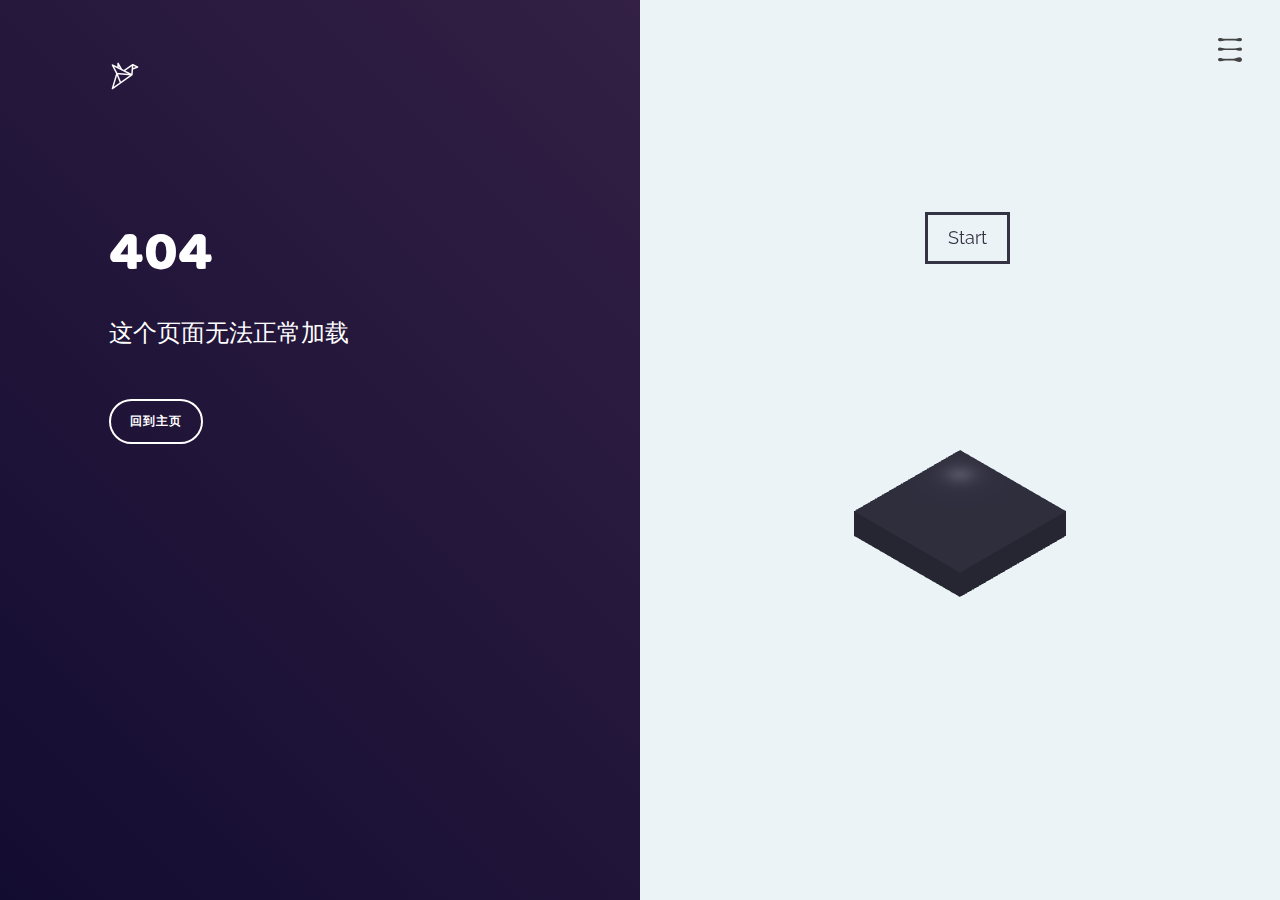
==== index.html @ 1578ddcf "Add files via upload" ====
<!DOCTYPE html>
<html>
<head>
<meta charset="UTF-8">
<title>错误 404</title>
<meta name="apple-mobile-web-app-capable" content="yes">
<meta name="viewport" content="width=device-width, initial-scale=1.0, maximum-scale=1.0, user-scalable=no">

<link href="static/css/css.css" rel="stylesheet">
<link rel="stylesheet" href="static/css/normalize.min.css">
<link rel="stylesheet" href="static/css/bootstrap.min.css">
<link rel="stylesheet" href="static/css/font-awesome.min.css">
<link rel="stylesheet" href="static/css/style.css">
<link rel="stylesheet" href="static/css/reveal.css">

</head>
<body>
  
<header>
<span class="btn-menu"><img src="static/picture/menu.svg"></span>
</header>

<section class="huge-section fluid-container">
<div class="row">
  <div class="huge-side left-side col-xs-12 col-sm-6">
	<div class="row">
	  <div class="huge-content col-xs-8 col-xs-offset-2">
		<a href="javascript:;">
		  <img class="logo" src="static/picture/logo.png">
		</a>
		<h1>404</h1>
		<h2>这个页面无法正常加载</h2>
		<a class="btn" href="./index.html">
		  回到主页
		</a>
		<footer>
		</footer>
	  </div>
	</div>
  </div>
  <div class="huge-side right-side col-xs-12 col-sm-6">
	<div class="huge-background-img">
	  <div id="container">
		<div id="game"></div>
		<div id="score">0</div>
		<div id="instructions">Click (or press the spacebar) to place the block</div>
		<div class="game-over">
		  <h2>你输了</h2>
		  <p>你做的很好，你是最棒的</p>
		  <p>点击屏幕重新开始</p>
		</div>
		<div class="game-ready">
		  <div id="start-button">Start</div>
		  <div></div>
		</div>
	  </div>
	</div>
  </div>
</div>
</section>

<nav class="menu col-xs-12 col-sm-6 block-revealer">
<div class="revealer-content">
  <span class="btn-close"><img src="static/picture/close.svg"></span>
  <ul class="menu-inner">
	<li class="menu-item"><a class="menu-link" href="javascript:;">Home</a></li>
	<li class="menu-item"><a class="menu-link" href="javascript:;">Work</a></li>
	<li class="menu-item"><a class="menu-link" href="javascript:;">About</a></li>
	<li class="menu-item"><a class="menu-link" href="javascript:;">Contact</a></li>
  </ul>
</div>
<div class="revealer-animation"></div>
</nav>

<script src="static/js/jquery.min.js"></script>
<script src="static/js/anime.min.js"></script>
<script src="static/js/reveal.js"></script>
<script src='static/js/three.min.js'></script>
<script src='static/js/TweenMax.min.js'></script>
<script src="static/js/tower-block.js"></script>
</body>
</html>
---- static/css/css.css ----
/* arabic */
@font-face {
  font-family: 'Baloo Bhaijaan';
  font-style: normal;
  font-weight: 400;
  src: url(../font/RWmRoKCU5fcqq8fOWNzFLqSjx7EALGRTCw.woff2) format('woff2');
  unicode-range: U+0600-06FF, U+200C-200E, U+2010-2011, U+204F, U+2E41, U+FB50-FDFF, U+FE80-FEFC;
}
/* vietnamese */
@font-face {
  font-family: 'Baloo Bhaijaan';
  font-style: normal;
  font-weight: 400;
  src: url(../font/RWmRoKCU5fcqq8fOWNzFLqSjx7EKLGRTCw.woff2) format('woff2');
  unicode-range: U+0102-0103, U+0110-0111, U+0128-0129, U+0168-0169, U+01A0-01A1, U+01AF-01B0, U+1EA0-1EF9, U+20AB;
}
/* latin-ext */
@font-face {
  font-family: 'Baloo Bhaijaan';
  font-style: normal;
  font-weight: 400;
  src: url(../font/RWmRoKCU5fcqq8fOWNzFLqSjx7ELLGRTCw.woff2) format('woff2');
  unicode-range: U+0100-024F, U+0259, U+1E00-1EFF, U+2020, U+20A0-20AB, U+20AD-20CF, U+2113, U+2C60-2C7F, U+A720-A7FF;
}
/* latin */
@font-face {
  font-family: 'Baloo Bhaijaan';
  font-style: normal;
  font-weight: 400;
  src: url(../font/RWmRoKCU5fcqq8fOWNzFLqSjx7EFLGQ.woff2) format('woff2');
  unicode-range: U+0000-00FF, U+0131, U+0152-0153, U+02BB-02BC, U+02C6, U+02DA, U+02DC, U+2000-206F, U+2074, U+20AC, U+2122, U+2191, U+2193, U+2212, U+2215, U+FEFF, U+FFFD;
}
/* cyrillic */
@font-face {
  font-family: 'Playfair Display';
  font-style: normal;
  font-weight: 400;
  src: url(../font/nuFvD-vYSZviVYUb_rj3ij__anPXJzDwcbmjWBN2PKdFvXDTbtPY_Q.woff2) format('woff2');
  unicode-range: U+0400-045F, U+0490-0491, U+04B0-04B1, U+2116;
}
/* vietnamese */
@font-face {
  font-family: 'Playfair Display';
  font-style: normal;
  font-weight: 400;
  src: url(../font/nuFvD-vYSZviVYUb_rj3ij__anPXJzDwcbmjWBN2PKdFvXDYbtPY_Q.woff2) format('woff2');
  unicode-range: U+0102-0103, U+0110-0111, U+0128-0129, U+0168-0169, U+01A0-01A1, U+01AF-01B0, U+1EA0-1EF9, U+20AB;
}
/* latin-ext */
@font-face {
  font-family: 'Playfair Display';
  font-style: normal;
  font-weight: 400;
  src: url(../font/nuFvD-vYSZviVYUb_rj3ij__anPXJzDwcbmjWBN2PKdFvXDZbtPY_Q.woff2) format('woff2');
  unicode-range: U+0100-024F, U+0259, U+1E00-1EFF, U+2020, U+20A0-20AB, U+20AD-20CF, U+2113, U+2C60-2C7F, U+A720-A7FF;
}
/* latin */
@font-face {
  font-family: 'Playfair Display';
  font-style: normal;
  font-weight: 400;
  src: url(../font/nuFvD-vYSZviVYUb_rj3ij__anPXJzDwcbmjWBN2PKdFvXDXbtM.woff2) format('woff2');
  unicode-range: U+0000-00FF, U+0131, U+0152-0153, U+02BB-02BC, U+02C6, U+02DA, U+02DC, U+2000-206F, U+2074, U+20AC, U+2122, U+2191, U+2193, U+2212, U+2215, U+FEFF, U+FFFD;
}
/* cyrillic-ext */
@font-face {
  font-family: 'Raleway';
  font-style: normal;
  font-weight: 100;
  src: url(../font/1Ptug8zYS_SKggPNyCAIT5lu.woff2) format('woff2');
  unicode-range: U+0460-052F, U+1C80-1C88, U+20B4, U+2DE0-2DFF, U+A640-A69F, U+FE2E-FE2F;
}
/* cyrillic */
@font-face {
  font-family: 'Raleway';
  font-style: normal;
  font-weight: 100;
  src: url(../font/1Ptug8zYS_SKggPNyCkIT5lu.woff2) format('woff2');
  unicode-range: U+0400-045F, U+0490-0491, U+04B0-04B1, U+2116;
}
/* vietnamese */
@font-face {
  font-family: 'Raleway';
  font-style: normal;
  font-weight: 100;
  src: url(../font/1Ptug8zYS_SKggPNyCIIT5lu.woff2) format('woff2');
  unicode-range: U+0102-0103, U+0110-0111, U+0128-0129, U+0168-0169, U+01A0-01A1, U+01AF-01B0, U+1EA0-1EF9, U+20AB;
}
/* latin-ext */
@font-face {
  font-family: 'Raleway';
  font-style: normal;
  font-weight: 100;
  src: url(../font/1Ptug8zYS_SKggPNyCMIT5lu.woff2) format('woff2');
  unicode-range: U+0100-024F, U+0259, U+1E00-1EFF, U+2020, U+20A0-20AB, U+20AD-20CF, U+2113, U+2C60-2C7F, U+A720-A7FF;
}
/* latin */
@font-face {
  font-family: 'Raleway';
  font-style: normal;
  font-weight: 100;
  src: url(../font/1Ptug8zYS_SKggPNyC0ITw.woff2) format('woff2');
  unicode-range: U+0000-00FF, U+0131, U+0152-0153, U+02BB-02BC, U+02C6, U+02DA, U+02DC, U+2000-206F, U+2074, U+20AC, U+2122, U+2191, U+2193, U+2212, U+2215, U+FEFF, U+FFFD;
}
/* cyrillic-ext */
@font-face {
  font-family: 'Raleway';
  font-style: normal;
  font-weight: 400;
  src: url(../font/1Ptug8zYS_SKggPNyCAIT5lu.woff2) format('woff2');
  unicode-range: U+0460-052F, U+1C80-1C88, U+20B4, U+2DE0-2DFF, U+A640-A69F, U+FE2E-FE2F;
}
/* cyrillic */
@font-face {
  font-family: 'Raleway';
  font-style: normal;
  font-weight: 400;
  src: url(../font/1Ptug8zYS_SKggPNyCkIT5lu.woff2) format('woff2');
  unicode-range: U+0400-045F, U+0490-0491, U+04B0-04B1, U+2116;
}
/* vietnamese */
@font-face {
  font-family: 'Raleway';
  font-style: normal;
  font-weight: 400;
  src: url(../font/1Ptug8zYS_SKggPNyCIIT5lu.woff2) format('woff2');
  unicode-range: U+0102-0103, U+0110-0111, U+0128-0129, U+0168-0169, U+01A0-01A1, U+01AF-01B0, U+1EA0-1EF9, U+20AB;
}
/* latin-ext */
@font-face {
  font-family: 'Raleway';
  font-style: normal;
  font-weight: 400;
  src: url(../font/1Ptug8zYS_SKggPNyCMIT5lu.woff2) format('woff2');
  unicode-range: U+0100-024F, U+0259, U+1E00-1EFF, U+2020, U+20A0-20AB, U+20AD-20CF, U+2113, U+2C60-2C7F, U+A720-A7FF;
}
/* latin */
@font-face {
  font-family: 'Raleway';
  font-style: normal;
  font-weight: 400;
  src: url(../font/1Ptug8zYS_SKggPNyC0ITw.woff2) format('woff2');
  unicode-range: U+0000-00FF, U+0131, U+0152-0153, U+02BB-02BC, U+02C6, U+02DA, U+02DC, U+2000-206F, U+2074, U+20AC, U+2122, U+2191, U+2193, U+2212, U+2215, U+FEFF, U+FFFD;
}
/* cyrillic-ext */
@font-face {
  font-family: 'Raleway';
  font-style: normal;
  font-weight: 700;
  src: url(../font/1Ptug8zYS_SKggPNyCAIT5lu.woff2) format('woff2');
  unicode-range: U+0460-052F, U+1C80-1C88, U+20B4, U+2DE0-2DFF, U+A640-A69F, U+FE2E-FE2F;
}
/* cyrillic */
@font-face {
  font-family: 'Raleway';
  font-style: normal;
  font-weight: 700;
  src: url(../font/1Ptug8zYS_SKggPNyCkIT5lu.woff2) format('woff2');
  unicode-range: U+0400-045F, U+0490-0491, U+04B0-04B1, U+2116;
}
/* vietnamese */
@font-face {
  font-family: 'Raleway';
  font-style: normal;
  font-weight: 700;
  src: url(../font/1Ptug8zYS_SKggPNyCIIT5lu.woff2) format('woff2');
  unicode-range: U+0102-0103, U+0110-0111, U+0128-0129, U+0168-0169, U+01A0-01A1, U+01AF-01B0, U+1EA0-1EF9, U+20AB;
}
/* latin-ext */
@font-face {
  font-family: 'Raleway';
  font-style: normal;
  font-weight: 700;
  src: url(../font/1Ptug8zYS_SKggPNyCMIT5lu.woff2) format('woff2');
  unicode-range: U+0100-024F, U+0259, U+1E00-1EFF, U+2020, U+20A0-20AB, U+20AD-20CF, U+2113, U+2C60-2C7F, U+A720-A7FF;
}
/* latin */
@font-face {
  font-family: 'Raleway';
  font-style: normal;
  font-weight: 700;
  src: url(../font/1Ptug8zYS_SKggPNyC0ITw.woff2) format('woff2');
  unicode-range: U+0000-00FF, U+0131, U+0152-0153, U+02BB-02BC, U+02C6, U+02DA, U+02DC, U+2000-206F, U+2074, U+20AC, U+2122, U+2191, U+2193, U+2212, U+2215, U+FEFF, U+FFFD;
}
---- static/css/style.css ----
/*
Theme Name: HUGE
Description: Creative Coming Soon Template
Author: SquirrelLabs
Author URI: https://themeforest.net/user/squirrellabs/portfolio?ref=SquirrelLab
Version: 1.0
License: https://themeforest.net/licenses/standard

---

/*******************************
  Table of Contents

  1.0 General Styles
  2.0 Content Styles
  3.0 Tower Block
*******************************/

/**********************************/
/******* 1.0 General Styles *******/
/**********************************/
html{
  min-height: 100%;
  height: 100%;
  overflow-x: hidden;
}
body {
  background: linear-gradient(45deg,#130c31,#40284c);
  margin: 0;
  padding: 0;
  font-family: Raleway, Helvetica Neue, Helvetica, Arial, sans-serif;
  font-weight: 400
}

/**********************************/
/******* 2.0 Content Styles *******/
/**********************************/
header {
  text-align: center;
  position: absolute!important;
}

header .logo {
  height: 32px;
  box-sizing: content-box;
}

.btn {
  font-size: 12px;
  color:#fff;
  letter-spacing:1px;
  overflow:hidden;
  position:relative;
  text-transform:uppercase;
  border-radius:0;
  background:transparent;
  box-shadow:none;
  position: relative;
  z-index: 2;
  font-weight: 700;
  text-decoration: none;
  -webkit-border-radius: 50px;
  -moz-border-radius: 50px;
  border-radius: 50px;
  border: 2px solid #fff;
  padding: 12px 19px;
  display: inline-block;
}

.btn:hover,
.btn:focus,
.btn:active {
  background:transparent;
  color:#000;
  border-color:#222;
  border: 2px solid #fff;
  outline:none;
  box-shadow:none;
}

.btn .mask {
  background: #fff none repeat scroll 0 0;
  display: block;
  height: 100%;
  left: 0;
  position: absolute;
  top: 0;
  width: 0;
  z-index: -1;
  -moz-transition: all 0.9s cubic-bezier(0.2, 1, 0.25, 1) 0s;
  -o-transition: all 0.9s cubic-bezier(0.2, 1, 0.25, 1) 0s;
  -webkit-transition: all 0.9s cubic-bezier(0.2, 1, 0.25, 1) 0s;
  transition: all 0.9s cubic-bezier(0.2, 1, 0.25, 1) 0s;
}

.btn:hover .mask {
  width: 100%;
}

.huge-content a:hover {
  opacity: 0.8;
}
.huge-section {
  min-height: 100vh
}

.huge-side {
  min-height: 100vh
}

.left-side {
  background: transparent;
}

.left-side .huge-content {
  color: #fff;
  min-height: 100vh
}

.left-side .huge-content .logo {
  height: 32px;
  margin: 60px 0 100px;
}

.left-side .huge-content h1 {
  color: #fff;
  font-size: 4em;
  position: relative;
  font-weight: 400;
  margin: 30px 0;
  font-family: 'Baloo Bhaijaan',serif;
}

.left-side .huge-content h2 {
  line-height: 1.5;
  margin-bottom: 50px;
  color: #fff;
  font-weight: 500;
  font-size: 1.7em;
  margin-bottom: 50px;
  font-family: 'Playfair Display',serif;
}

.left-side .btn {
  margin-bottom: 80px;
}

.left-side .social-icons {
  position: absolute;
  bottom: 30px;
  padding: 0;
}

.left-side .social-icons li {
  display: inline-block;
  float: left;
  margin-right: 20px;
}

.left-side .social-icons li:last-child {
  margin-right: 0;
}

.left-side .social-icons li a {
  color: #fff;
}

.left-side .social-icons li a:hover {
  opacity: .8;
}

.right-side {
  margin: 0;
  padding: 0;
}

.right-side .huge-background-img {
  height: 100vh;
  background: #ECF3F7;
  position: relative;
}

.right-side h3 {
  text-align: center;
  margin-top: -10vh;
  font-size: 18px;
  font-family: 'Baloo Bhaijaan',serif;
  color: #778;
}

/**********************************/
/********* 3.0 Tower Block ********/
/**********************************/
#container {
  width: 100%;
  height: 100%;
  position: relative;
}
#container #score {
  position: absolute;
  top: 20px;
  width: 100%;
  text-align: center;
  font-size: 10vh;
  -webkit-transition: -webkit-transform 0.5s ease;
  transition: -webkit-transform 0.5s ease;
  transition: transform 0.5s ease;
  transition: transform 0.5s ease, -webkit-transform 0.5s ease;
  color: #333344;
  -webkit-transform: translatey(-200px) scale(1);
          transform: translatey(-200px) scale(1);
}
#container #game {
  position: absolute;
  top: 0;
  right: 0;
  bottom: 0;
  left: 0;
  overflow: hidden;
}
#container .game-over {
  position: absolute;
  top: 0;
  left: 0;
  width: 100%;
  height: 85%;
  display: -webkit-box;
  display: -ms-flexbox;
  display: flex;
  -webkit-box-orient: vertical;
  -webkit-box-direction: normal;
      -ms-flex-direction: column;
          flex-direction: column;
  -webkit-box-align: center;
      -ms-flex-align: center;
          align-items: center;
  -webkit-box-pack: center;
      -ms-flex-pack: center;
          justify-content: center;
}
#container .game-over * {
  -webkit-transition: opacity 0.5s ease, -webkit-transform 0.5s ease;
  transition: opacity 0.5s ease, -webkit-transform 0.5s ease;
  transition: opacity 0.5s ease, transform 0.5s ease;
  transition: opacity 0.5s ease, transform 0.5s ease, -webkit-transform 0.5s ease;
  opacity: 0;
  -webkit-transform: translatey(-50px);
          transform: translatey(-50px);
  color: #333344;
}
#container .game-over h2 {
  margin: 0;
  padding: 0;
  font-size: 40px;
}
#container .game-ready {
  position: absolute;
  top: 0;
  left: 0;
  width: 100%;
  height: 100%;
  display: -webkit-box;
  display: -ms-flexbox;
  display: flex;
  -webkit-box-orient: vertical;
  -webkit-box-direction: normal;
      -ms-flex-direction: column;
          flex-direction: column;
  -webkit-box-align: center;
      -ms-flex-align: center;
          align-items: center;
  -ms-flex-pack: distribute;
      justify-content: space-around;
}
#container .game-ready #start-button {
  -webkit-transition: opacity 0.5s ease, -webkit-transform 0.5s ease;
  transition: opacity 0.5s ease, -webkit-transform 0.5s ease;
  transition: opacity 0.5s ease, transform 0.5s ease;
  transition: opacity 0.5s ease, transform 0.5s ease, -webkit-transform 0.5s ease;
  opacity: 0;
  -webkit-transform: translatey(-50px);
          transform: translatey(-50px);
  border: 3px solid #333344;
  padding: 10px 20px;
  background-color: transparent;
  color: #333344;
  font-size: 18px;
  cursor: pointer;
}
#container #instructions {
  position: absolute;
  width: 100%;
  top: 16vh;
  left: 0;
  text-align: center;
  -webkit-transition: opacity 0.5s ease, -webkit-transform 0.5s ease;
  transition: opacity 0.5s ease, -webkit-transform 0.5s ease;
  transition: opacity 0.5s ease, transform 0.5s ease;
  transition: opacity 0.5s ease, transform 0.5s ease, -webkit-transform 0.5s ease;
  opacity: 0;
}
#container #instructions.hide {
  opacity: 0 !important;
}
#container.playing #score, #container.resetting #score {
  -webkit-transform: translatey(0px) scale(1);
          transform: translatey(0px) scale(1);
}
#container.playing #instructions {
  opacity: 1;
}
#container.ready .game-ready #start-button {
  opacity: 1;
  -webkit-transform: translatey(0);
          transform: translatey(0);
}
#container.ended #score {
  -webkit-transform: translatey(6vh) scale(1.5);
          transform: translatey(6vh) scale(1.5);
}
#container.ended .game-over * {
  opacity: 1;
  -webkit-transform: translatey(0);
          transform: translatey(0);
}
#container.ended .game-over p {
  -webkit-transition-delay: 0.3s;
          transition-delay: 0.3s;
}
---- static/css/reveal.css ----
/*
Theme Name: HUGE
Description: Creative Coming Soon Template
Author: SquirrelLabs
Author URI: https://themeforest.net/user/squirrellabs/portfolio?ref=SquirrelLab
Version: 1.0
License: https://themeforest.net/licenses/standard

---

/*******************************
  Table of Contents

  1.0 Reveal
*******************************/

/******************************/
/*******   1.0 Reveal   *******/
/******************************/
*,
*::after,
*::before {
	box-sizing: border-box;
}

html, body {
	width: 100%;
	overflow-x: hidden;
}

header {
	position: relative;
	width: 100%;
	padding: 3vw;
	pointer-events: none;
}

.btn-menu, .btn-close {
	position: absolute;
	z-index: 9999;
	top: 3vw;
	right: 3vw;
	height: 24px;
	width: 24px;
	cursor: pointer;
}
.btn-menu img,
.btn-close img {
	width: 100%;
}

.btn-menu {
	pointer-events: visible;
}

.btn-close {
	z-index: 99999;
}

.revealer-animation {
	position: absolute;
	top: 0;
	left: 0;
	width: 100%;
	height: 100%;
	background: #000;
	pointer-events: none;
	opacity: 0;
}
.block-revealer {
	display: none;
}
.block-revealer.menu-open {
	display: block;
}

.revealer-content {
	min-height: 100%;
	position: relative;
	opacity: 0;
	overflow: auto;
}

.menu {
	position: fixed;
	top: 0;
	right: 0;
	height: 100%;
	z-index: 99999;
	padding: 0;
}

.menu-inner {
	position: absolute;
	top: 0;
	left: 0;
	width: 100%;
	min-height: 100%;
	list-style-type: none;
	padding: 20vh 3em;
	margin: 0;
	background: #FFE16E;
}

.menu-item {
	padding: 15px;
	-webkit-transform: translate3d(-30em,0,0);
    	-ms-transform: translate3d(-30em,0,0);
			transform: translate3d(-30em,0,0);
	-webkit-transition: transform 0s 0.4s;
    	-ms-transition: transform 0s 0.4s;
			transition: transform 0s 0.4s;
}

.revealer-content.active .menu-item {
	opacity: 1;
	-webkit-transform: translate3d(0,0,0);
    	-ms-transform: translate3d(0,0,0);
			transform: translate3d(0,0,0);
	-webkit-transition: opacity 0.4s 0.135s, transform 0.4s 0.135s cubic-bezier(0.645, 0.045, 0.355, 1);
    	-ms-transition: opacity 0.4s 0.135s, transform 0.4s 0.135s cubic-bezier(0.645, 0.045, 0.355, 1);
			transition: opacity 0.4s 0.135s, transform 0.4s 0.135s cubic-bezier(0.645, 0.045, 0.355, 1);
}

.menu-open .menu-item:nth-child(2) {
	-webkit-transition-delay: 0.165s;
    	-ms-transition-delay: 0.165s;
			transition-delay: 0.165s;
}

.menu-open .menu-item:nth-child(3) {
	-webkit-transition-delay: 0.195s;
    	-ms-transition-delay: 0.195s;
			transition-delay: 0.195s;
}

.menu-open .menu-item:nth-child(4) {
	-webkit-transition-delay: 0.225s;
    	-ms-transition-delay: 0.225s;
			transition-delay: 0.225s;
}

.menu .menu-link {
	font-size: 3.5vw;
	color: #40284c;
	font-weight: bold;
	text-decoration: none;
}

.menu .menu-link:hover,
.menu .menu-link:focus {
	outline: none;
	color: #000;
	text-decoration: line-through;
}
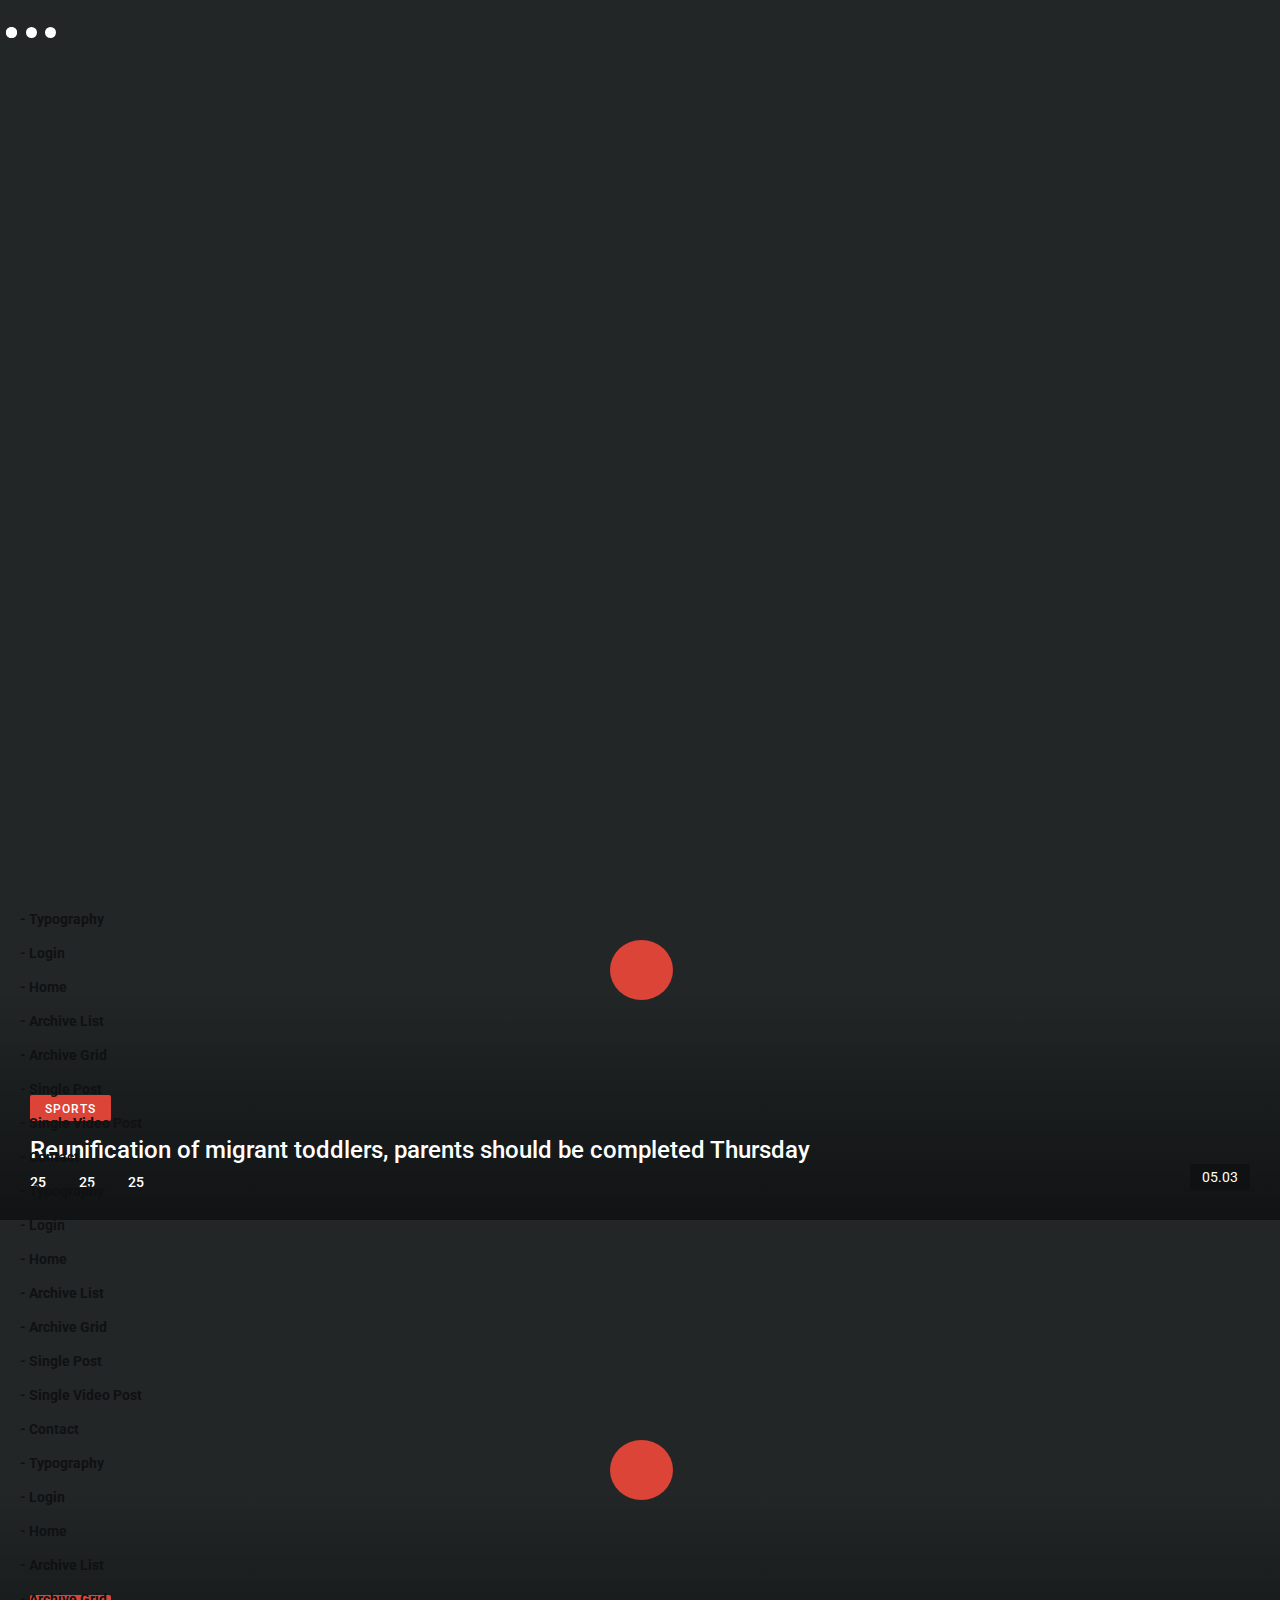
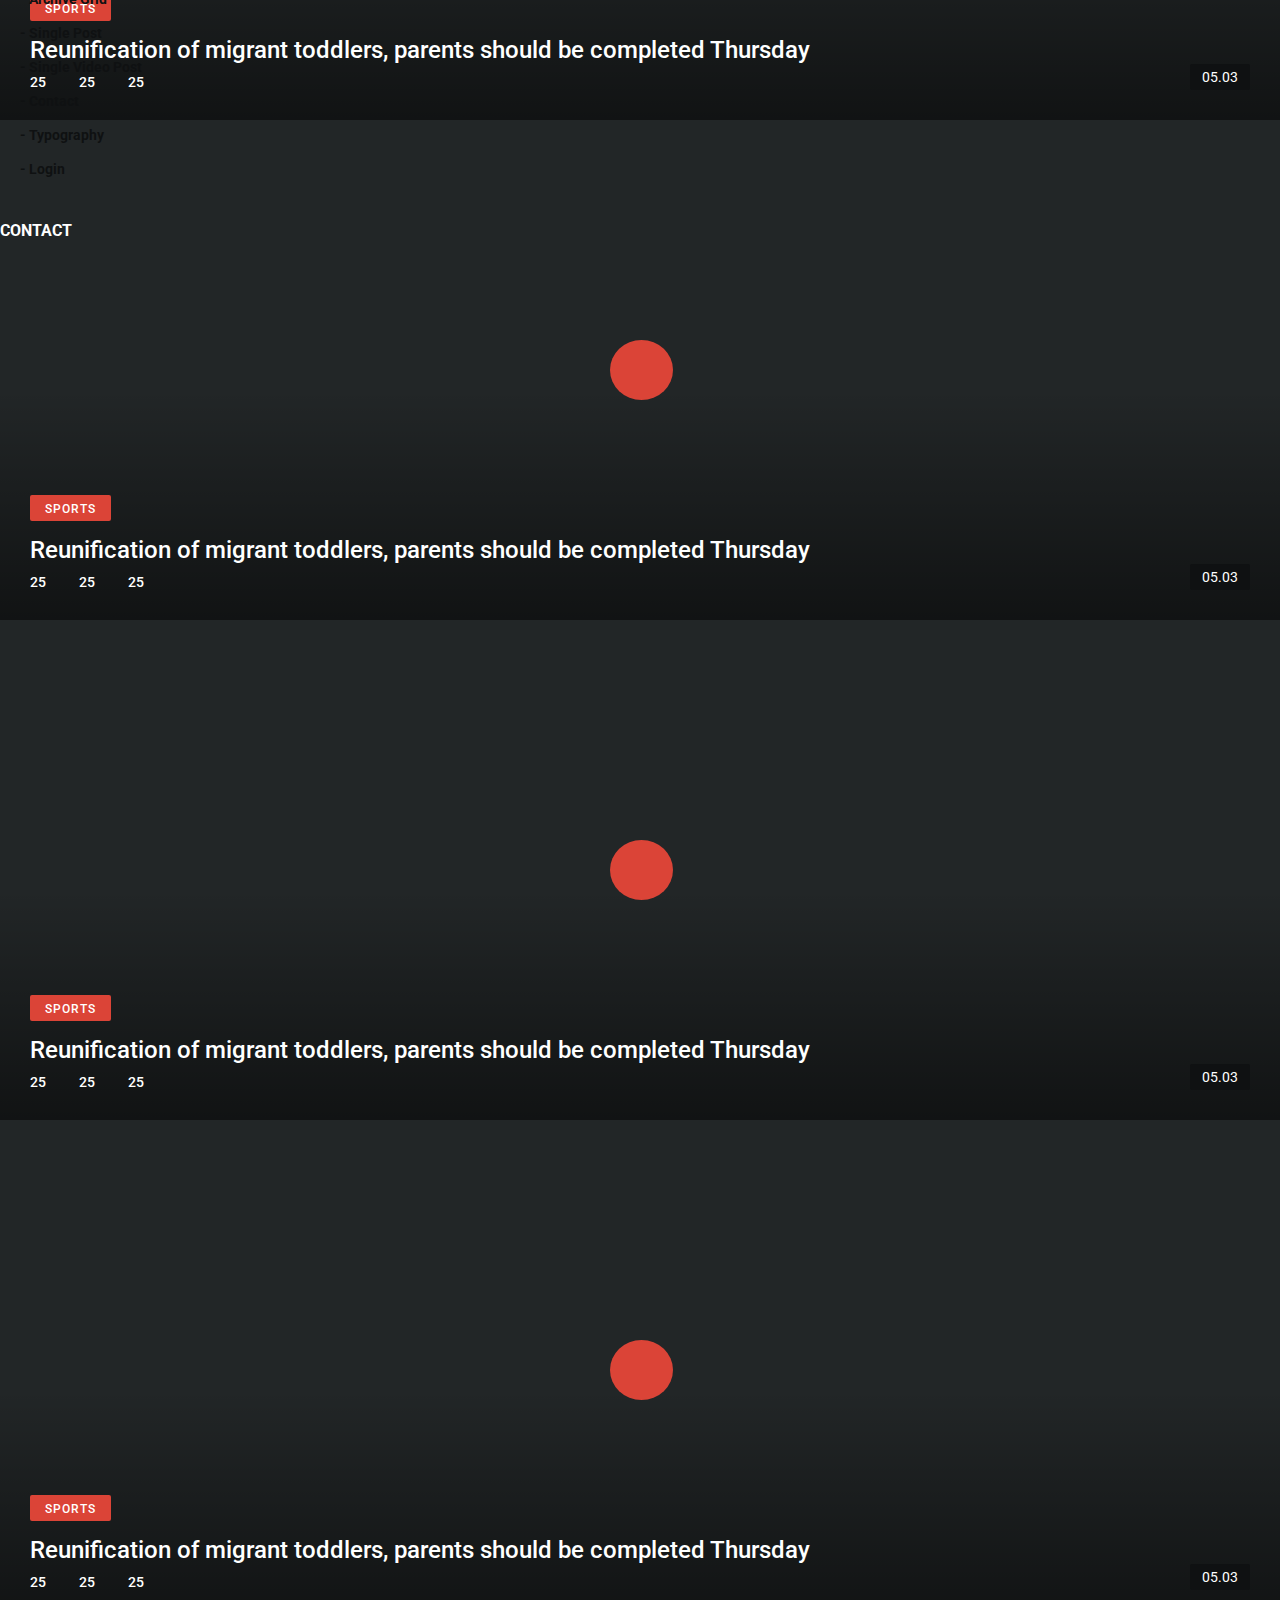
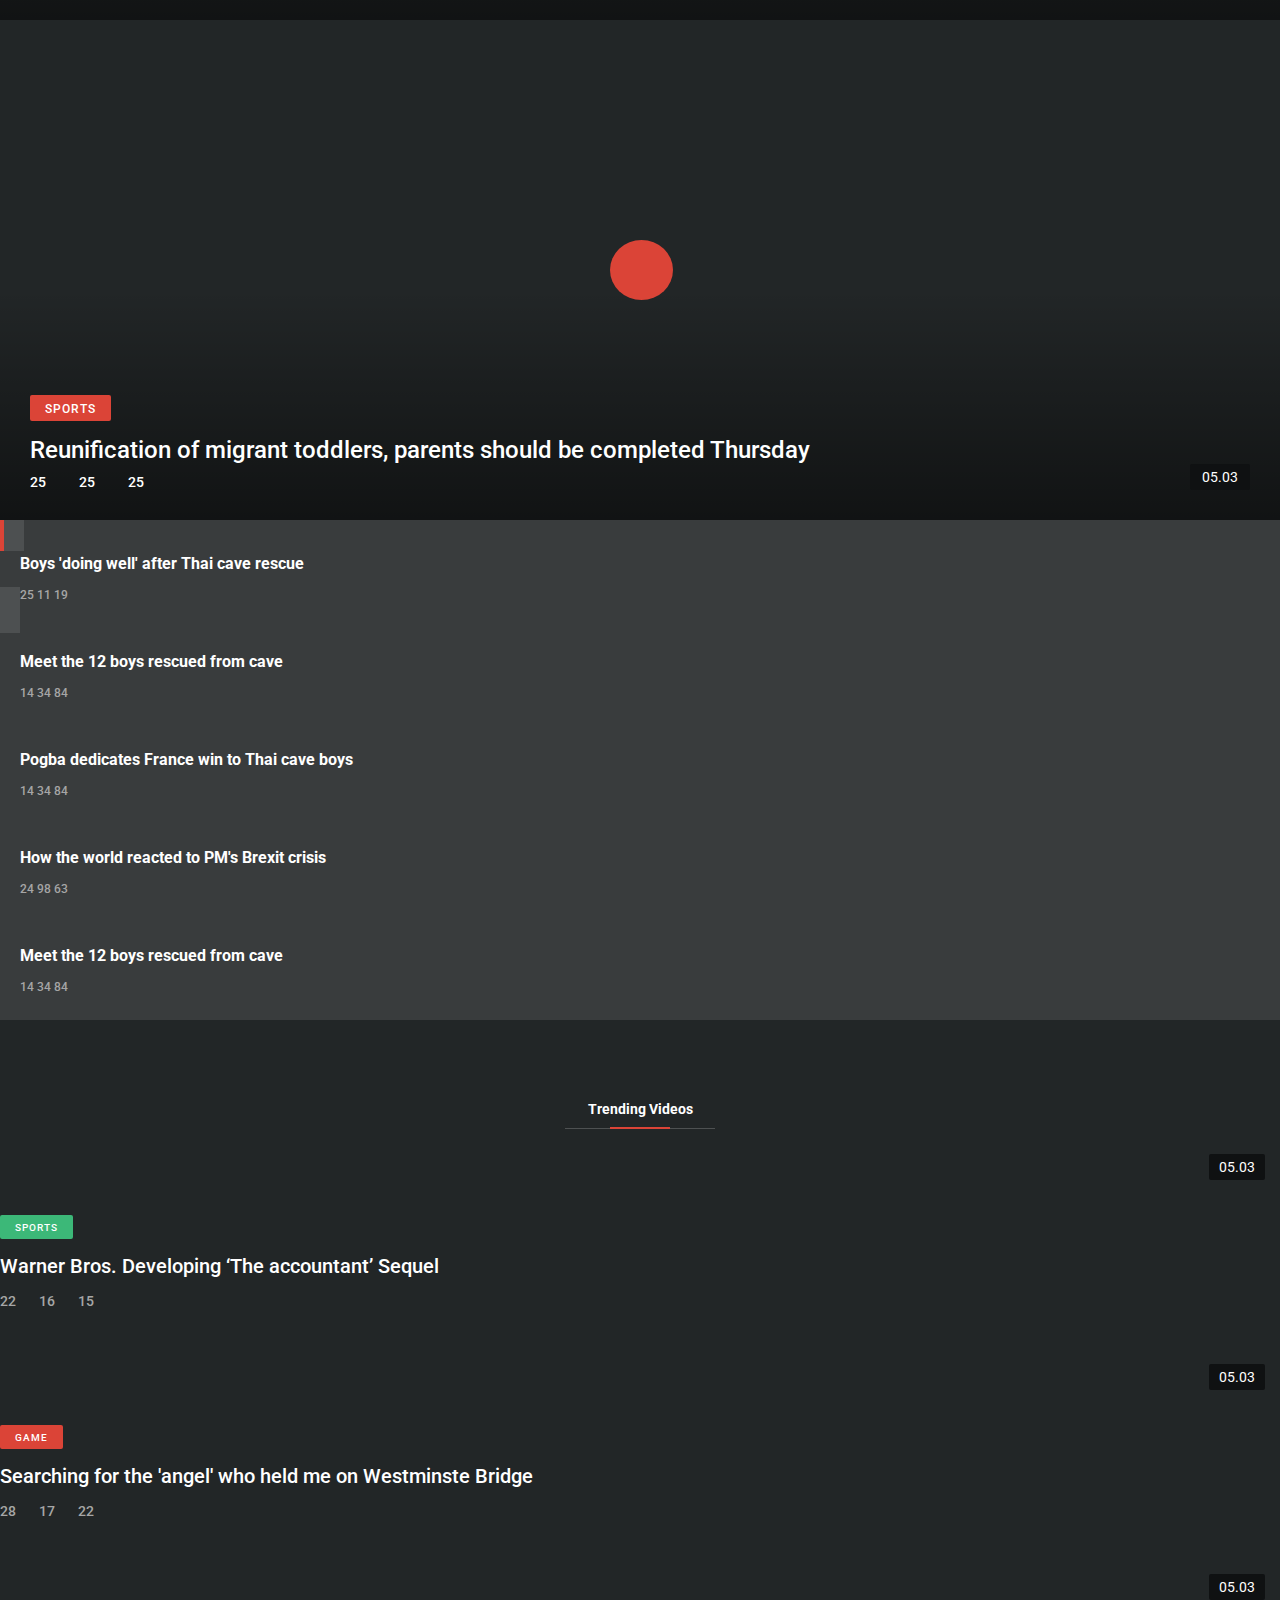
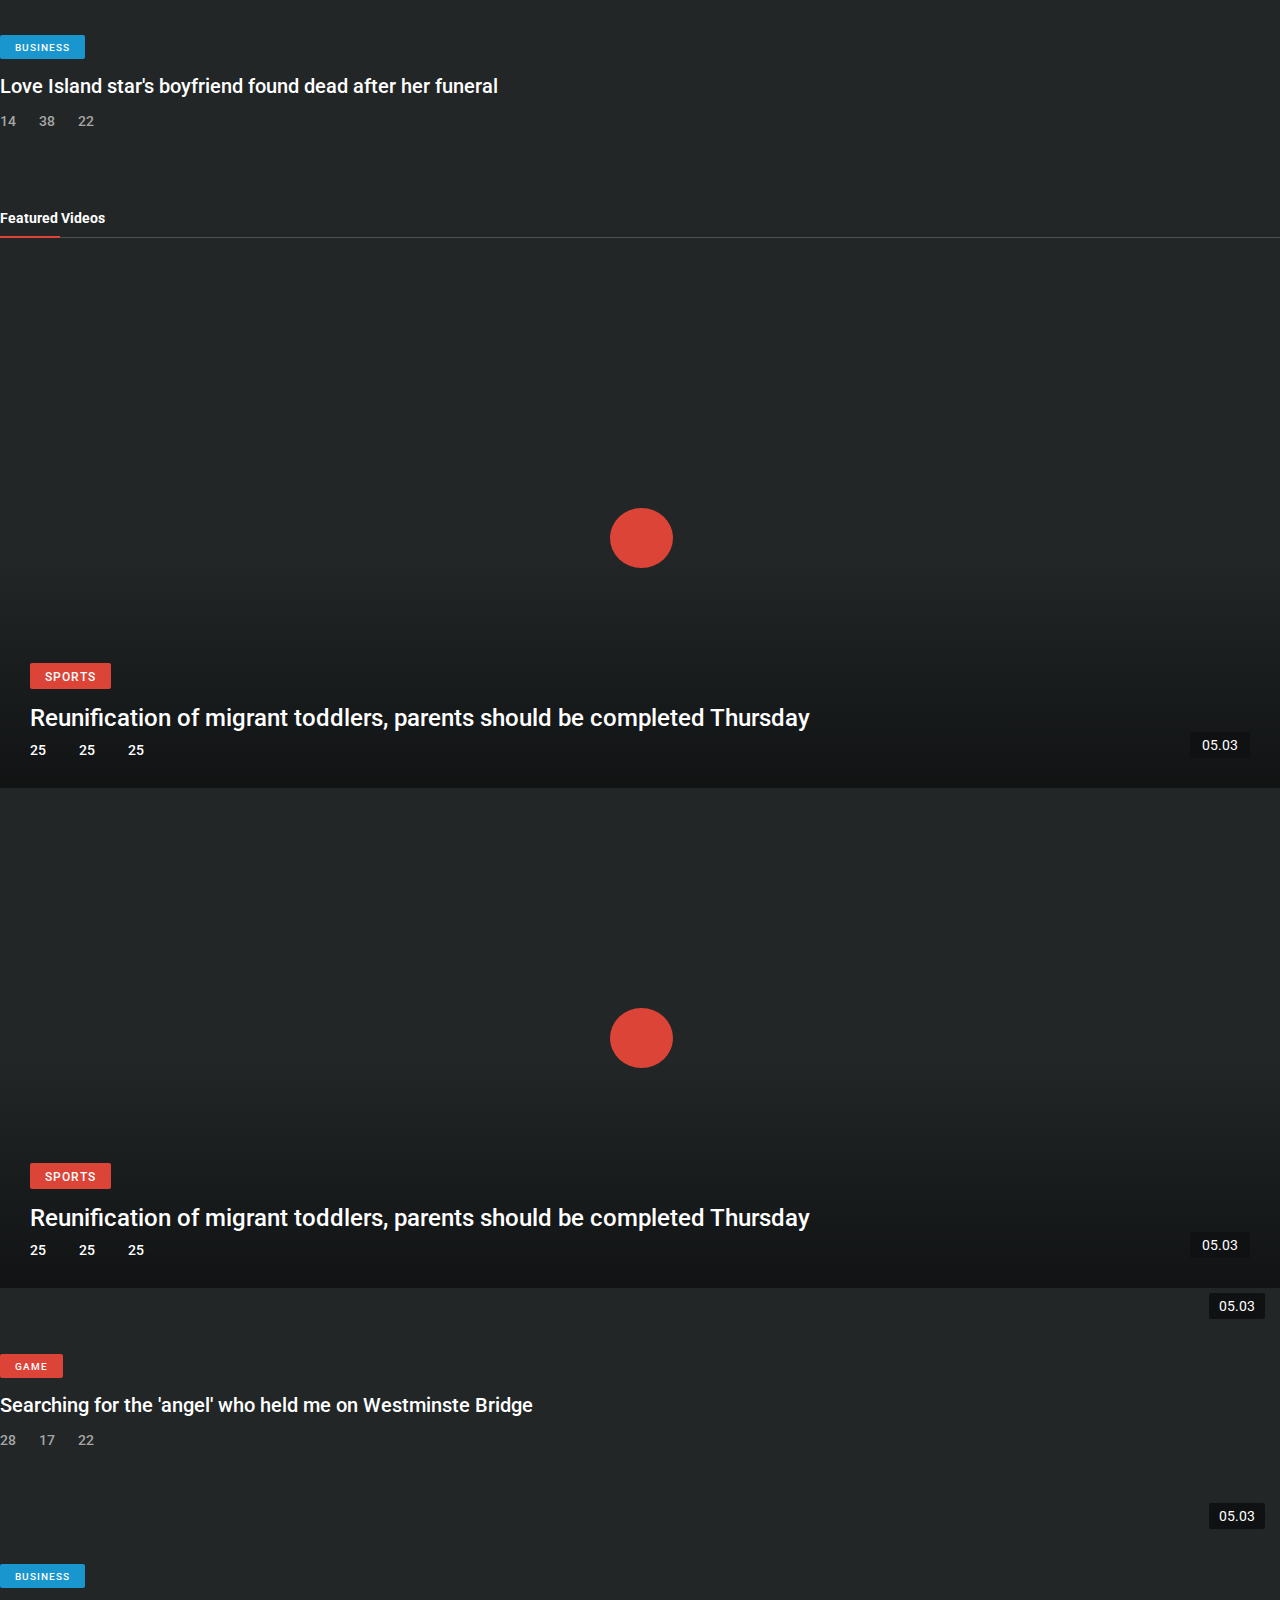
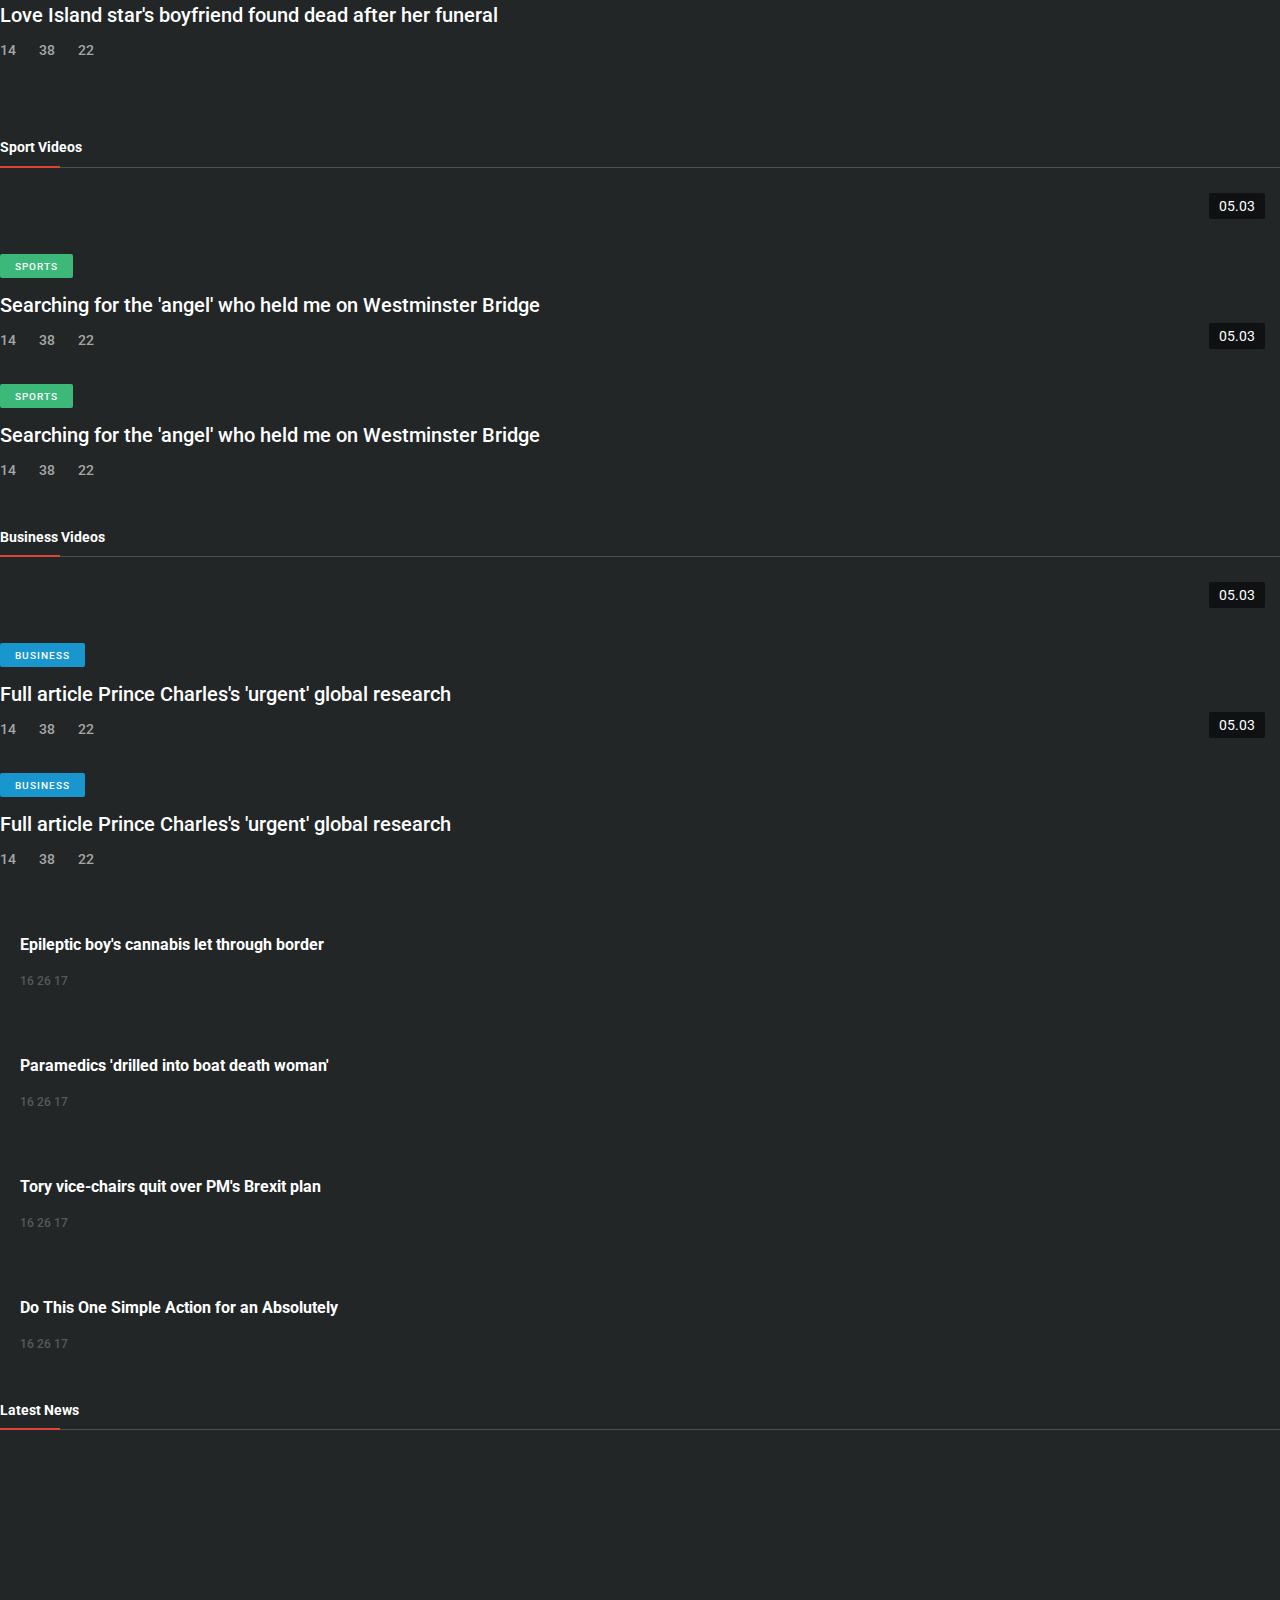
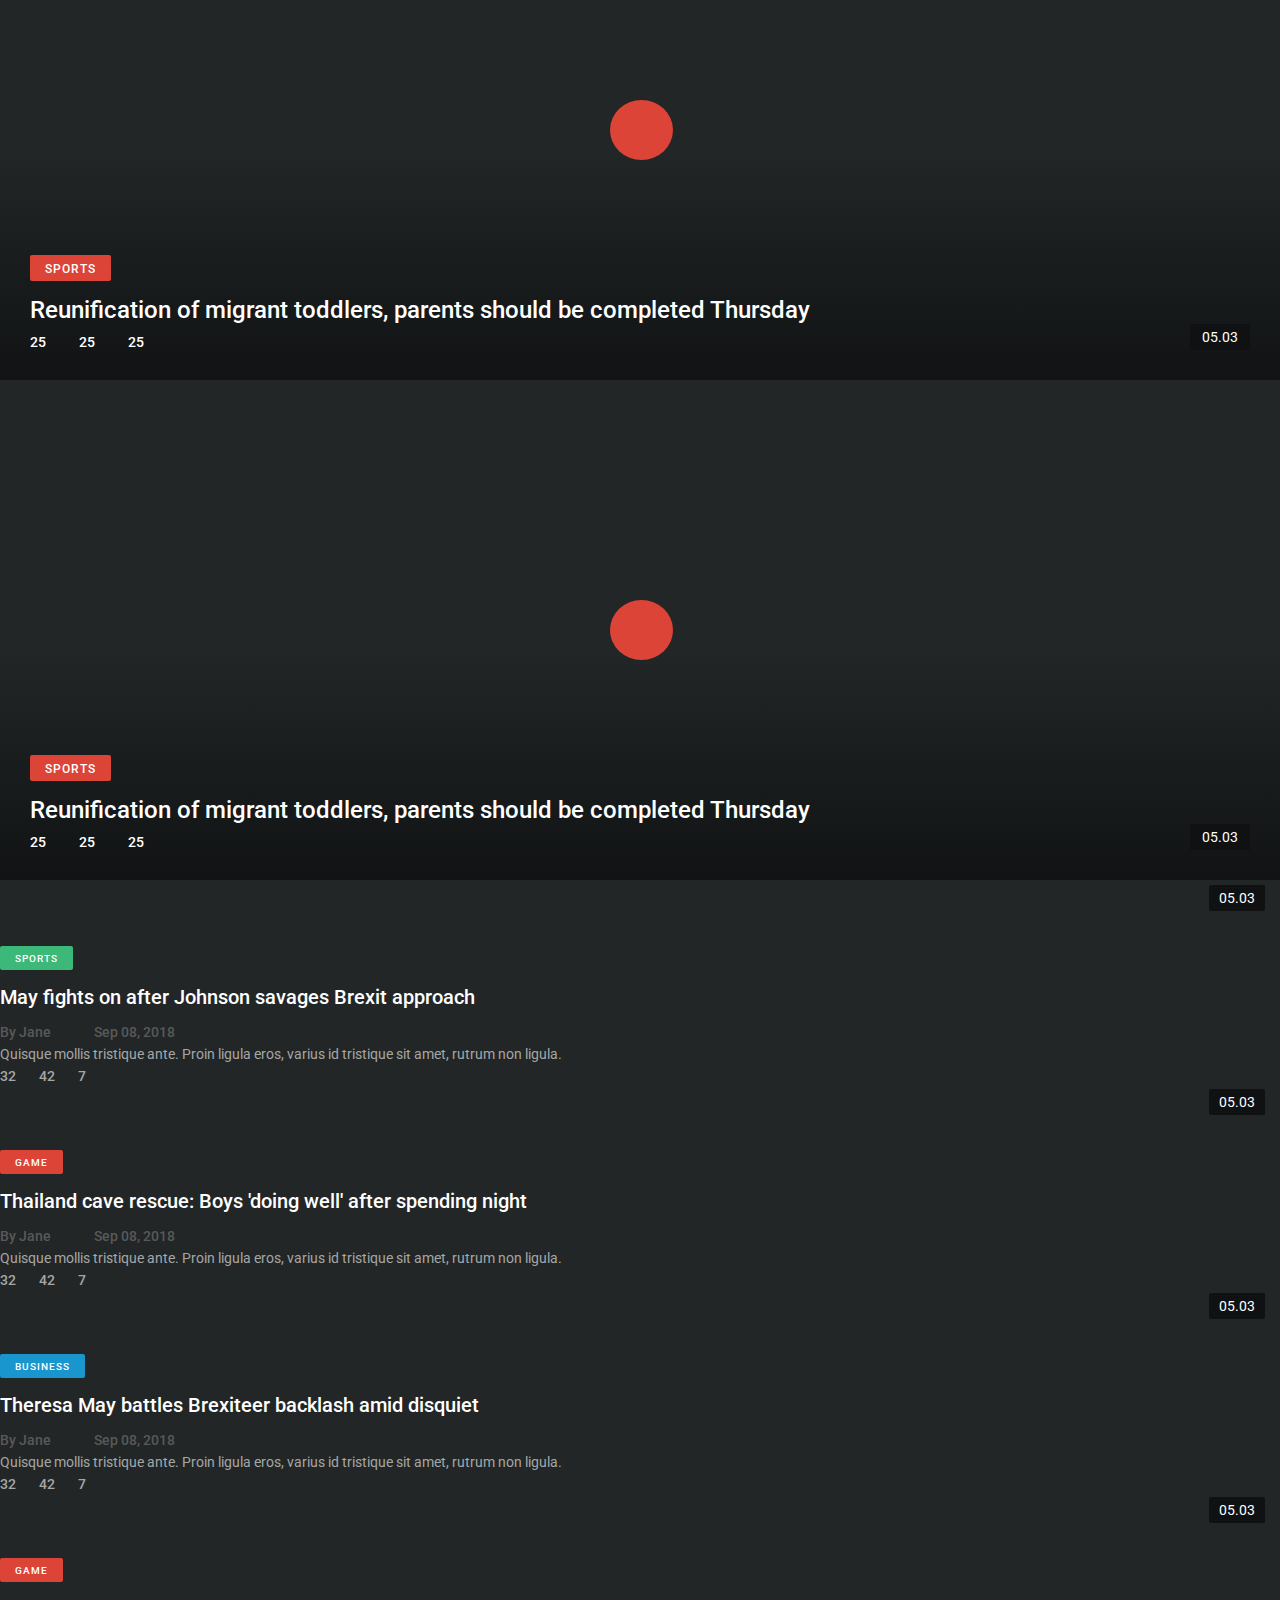
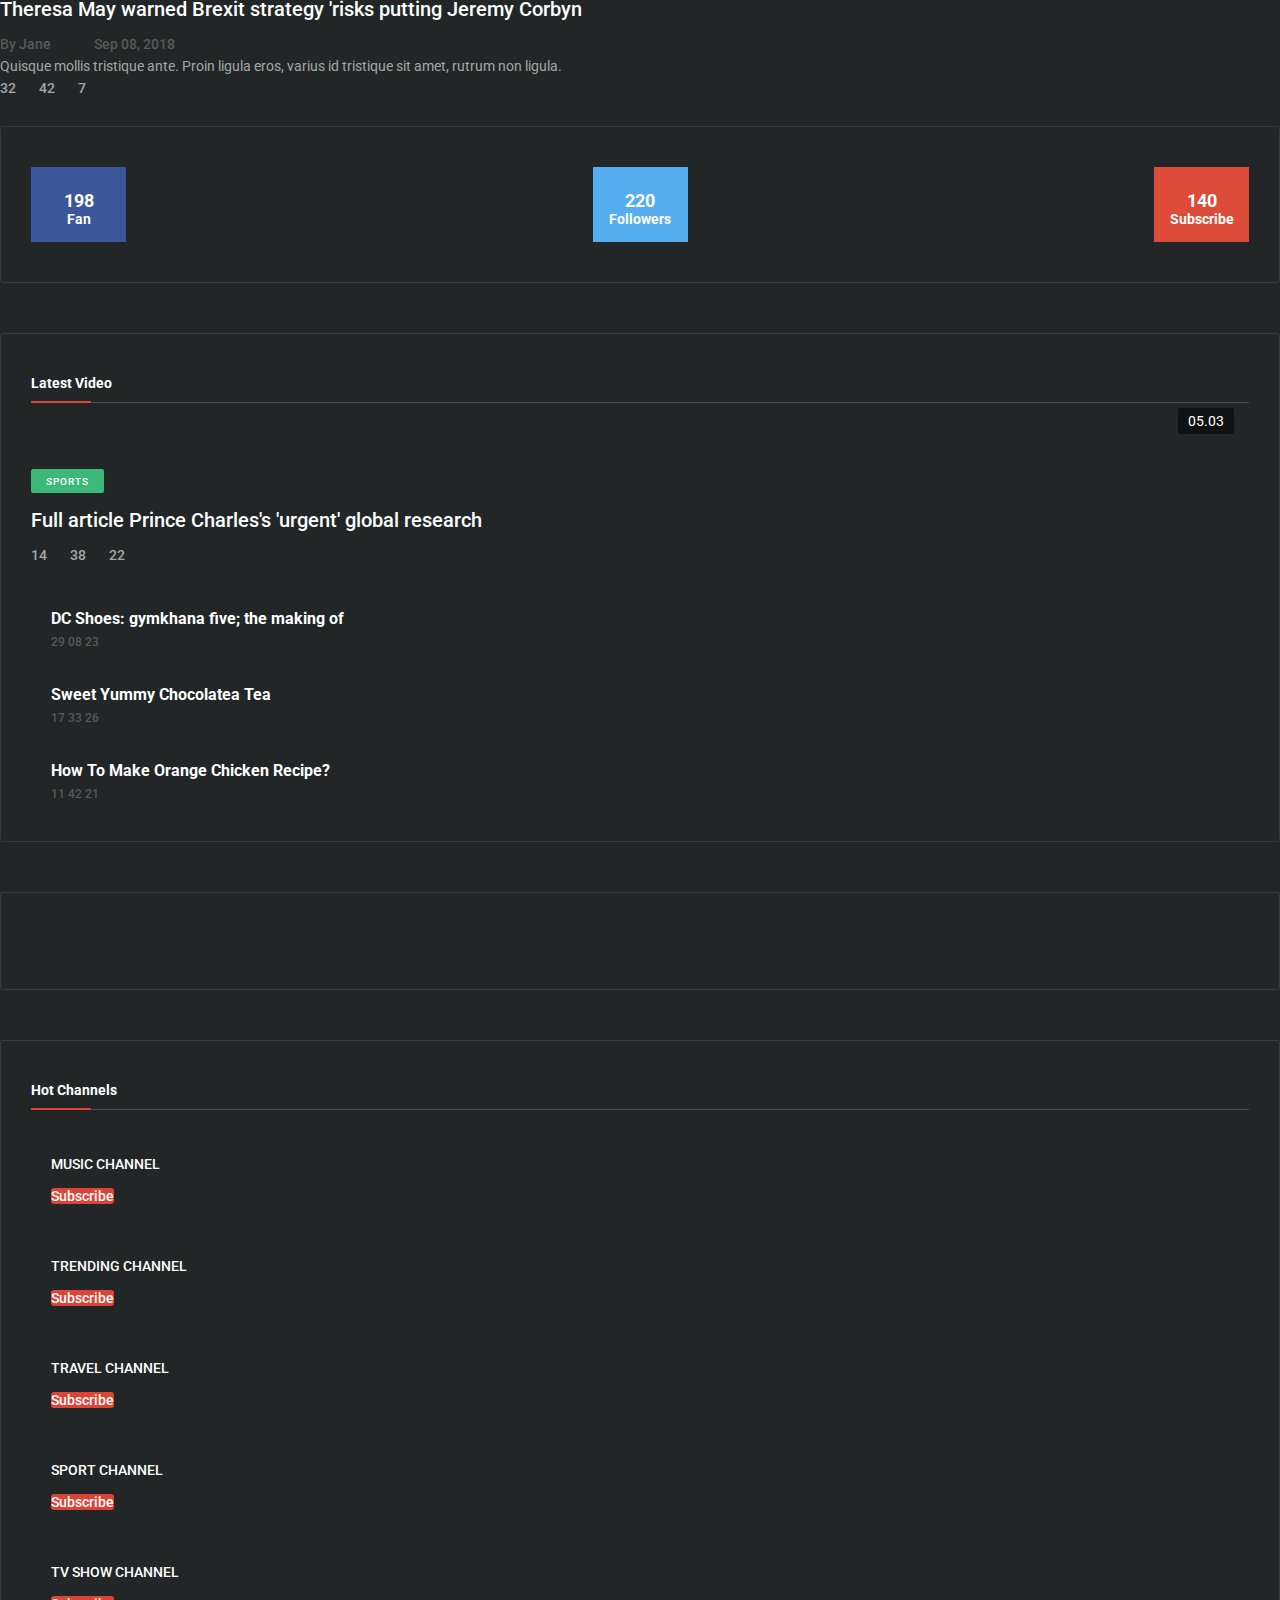
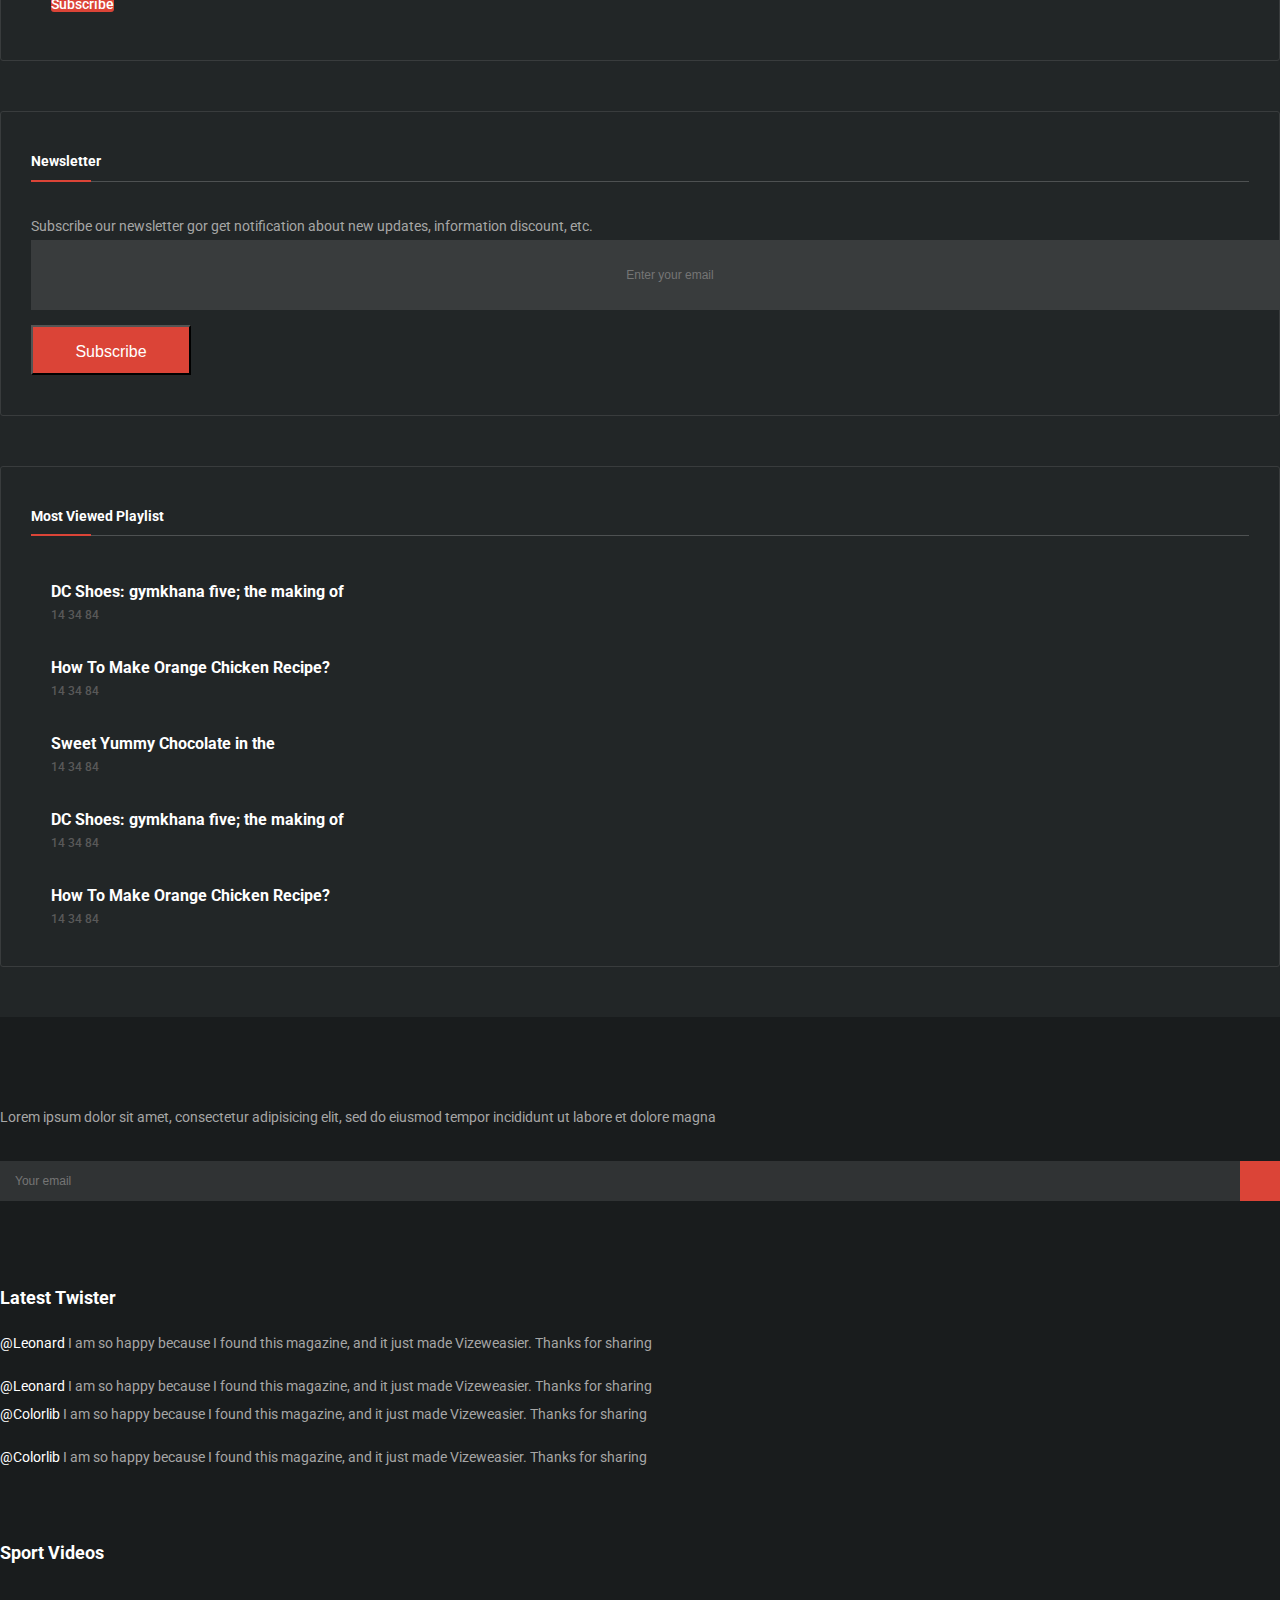
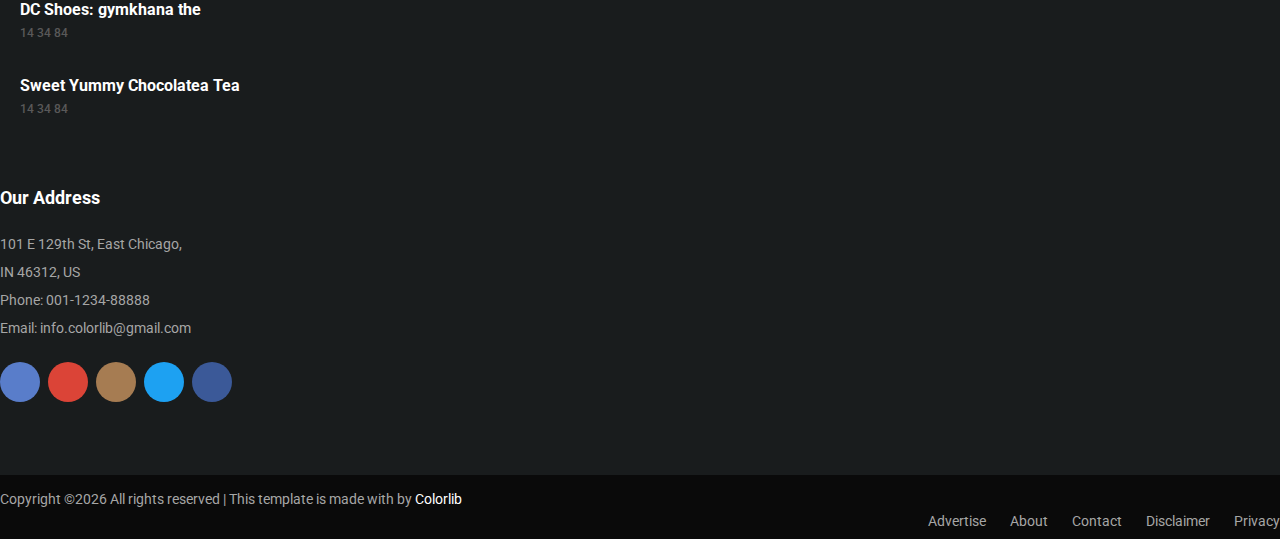
==== commit f4bb4873: "Add files via upload" ====
--- a/index.html
+++ b/index.html
@@ -1,82 +1,1459 @@
 <!DOCTYPE html>
-<html>
+<html lang="en">
+
 <head>
-<meta charset="UTF-8">
-<title>错误 404</title>
-<meta name="apple-mobile-web-app-capable" content="yes">
-<meta name="viewport" content="width=device-width, initial-scale=1.0, maximum-scale=1.0, user-scalable=no">
-
-<link href="static/css/css.css" rel="stylesheet">
-<link rel="stylesheet" href="static/css/normalize.min.css">
-<link rel="stylesheet" href="static/css/bootstrap.min.css">
-<link rel="stylesheet" href="static/css/font-awesome.min.css">
-<link rel="stylesheet" href="static/css/style.css">
-<link rel="stylesheet" href="static/css/reveal.css">
+    <meta charset="UTF-8">
+    <meta name="description" content="">
+    <meta http-equiv="X-UA-Compatible" content="IE=edge">
+    <meta name="viewport" content="width=device-width, initial-scale=1, shrink-to-fit=no">
+    <!-- The above 4 meta tags *must* come first in the head; any other head content must come *after* these tags -->
+
+    <!-- Title -->
+    <title>Vizew - Blog &amp; Magazine HTML Template</title>
+
+    <!-- Favicon -->
+    <link rel="icon" href="img/core-img/favicon.ico">
+
+    <!-- Stylesheet -->
+    <link rel="stylesheet" href="style.css">
 
 </head>
+
 <body>
-  
-<header>
-<span class="btn-menu"><img src="static/picture/menu.svg"></span>
-</header>
-
-<section class="huge-section fluid-container">
-<div class="row">
-  <div class="huge-side left-side col-xs-12 col-sm-6">
-	<div class="row">
-	  <div class="huge-content col-xs-8 col-xs-offset-2">
-		<a href="javascript:;">
-		  <img class="logo" src="static/picture/logo.png">
-		</a>
-		<h1>404</h1>
-		<h2>这个页面无法正常加载</h2>
-		<a class="btn" href="./index.html">
-		  回到主页
-		</a>
-		<footer>
-		</footer>
-	  </div>
-	</div>
-  </div>
-  <div class="huge-side right-side col-xs-12 col-sm-6">
-	<div class="huge-background-img">
-	  <div id="container">
-		<div id="game"></div>
-		<div id="score">0</div>
-		<div id="instructions">Click (or press the spacebar) to place the block</div>
-		<div class="game-over">
-		  <h2>你输了</h2>
-		  <p>你做的很好，你是最棒的</p>
-		  <p>点击屏幕重新开始</p>
-		</div>
-		<div class="game-ready">
-		  <div id="start-button">Start</div>
-		  <div></div>
-		</div>
-	  </div>
-	</div>
-  </div>
-</div>
-</section>
-
-<nav class="menu col-xs-12 col-sm-6 block-revealer">
-<div class="revealer-content">
-  <span class="btn-close"><img src="static/picture/close.svg"></span>
-  <ul class="menu-inner">
-	<li class="menu-item"><a class="menu-link" href="javascript:;">Home</a></li>
-	<li class="menu-item"><a class="menu-link" href="javascript:;">Work</a></li>
-	<li class="menu-item"><a class="menu-link" href="javascript:;">About</a></li>
-	<li class="menu-item"><a class="menu-link" href="javascript:;">Contact</a></li>
-  </ul>
-</div>
-<div class="revealer-animation"></div>
-</nav>
-
-<script src="static/js/jquery.min.js"></script>
-<script src="static/js/anime.min.js"></script>
-<script src="static/js/reveal.js"></script>
-<script src='static/js/three.min.js'></script>
-<script src='static/js/TweenMax.min.js'></script>
-<script src="static/js/tower-block.js"></script>
+    <!-- Preloader -->
+    <div class="preloader d-flex align-items-center justify-content-center">
+        <div class="lds-ellipsis">
+            <div></div>
+            <div></div>
+            <div></div>
+            <div></div>
+        </div>
+    </div>
+
+    <!-- ##### Header Area Start ##### -->
+    <header class="header-area">
+        <!-- Top Header Area -->
+        <div class="top-header-area">
+            <div class="container">
+                <div class="row align-items-center">
+                    <div class="col-12 col-md-6">
+                        <!-- Breaking News Widget -->
+                        <div class="breaking-news-area d-flex align-items-center">
+                            <div class="news-title">
+                                <p>Breaking News:</p>
+                            </div>
+                            <div id="breakingNewsTicker" class="ticker">
+                                <ul>
+                                    <li><a href="single-post.html">10 Things Amazon Echo Can Do</a></li>
+                                    <li><a href="single-post.html">Welcome to Colorlib Family.</a></li>
+                                    <li><a href="single-post.html">Boys 'doing well' after Thai</a></li>
+                                </ul>
+                            </div>
+                        </div>
+                    </div>
+                    <div class="col-12 col-md-6">
+                        <div class="top-meta-data d-flex align-items-center justify-content-end">
+                            <!-- Top Social Info -->
+                            <div class="top-social-info">
+                                <a href="#"><i class="fa fa-facebook"></i></a>
+                                <a href="#"><i class="fa fa-twitter"></i></a>
+                                <a href="#"><i class="fa fa-pinterest"></i></a>
+                                <a href="#"><i class="fa fa-linkedin"></i></a>
+                                <a href="#"><i class="fa fa-youtube-play"></i></a>
+                            </div>
+                            <!-- Top Search Area -->
+                            <div class="top-search-area">
+                                <form action="index.html" method="post">
+                                    <input type="search" name="top-search" id="topSearch" placeholder="Search...">
+                                    <button type="submit" class="btn"><i class="fa fa-search" aria-hidden="true"></i></button>
+                                </form>
+                            </div>
+                            <!-- Login -->
+                            <a href="login.html" class="login-btn"><i class="fa fa-user" aria-hidden="true"></i></a>
+                        </div>
+                    </div>
+                </div>
+            </div>
+        </div>
+
+        <!-- Navbar Area -->
+        <div class="vizew-main-menu" id="sticker">
+            <div class="classy-nav-container breakpoint-off">
+                <div class="container">
+
+                    <!-- Menu -->
+                    <nav class="classy-navbar justify-content-between" id="vizewNav">
+
+                        <!-- Nav brand -->
+                        <a href="index.html" class="nav-brand"><img src="img/core-img/logo.png" alt=""></a>
+
+                        <!-- Navbar Toggler -->
+                        <div class="classy-navbar-toggler">
+                            <span class="navbarToggler"><span></span><span></span><span></span></span>
+                        </div>
+
+                        <div class="classy-menu">
+
+                            <!-- Close Button -->
+                            <div class="classycloseIcon">
+                                <div class="cross-wrap"><span class="top"></span><span class="bottom"></span></div>
+                            </div>
+
+                            <!-- Nav Start -->
+                            <div class="classynav">
+                                <ul>
+                                    <li class="active"><a href="index.html">Home</a></li>
+                                    <li><a href="archive-list.html">Archives</a></li>
+                                    <li><a href="#">Pages</a>
+                                        <ul class="dropdown">
+                                            <li><a href="index.html">- Home</a></li>
+                                            <li><a href="archive-list.html">- Archive List</a></li>
+                                            <li><a href="archive-grid.html">- Archive Grid</a></li>
+                                            <li><a href="single-post.html">- Single Post</a></li>
+                                            <li><a href="video-post.html">- Single Video Post</a></li>
+                                            <li><a href="contact.html">- Contact</a></li>
+                                            <li><a href="typography.html">- Typography</a></li>
+                                            <li><a href="login.html">- Login</a></li>
+                                        </ul>
+                                    </li>
+                                    <li><a href="#">Features</a>
+                                        <div class="megamenu">
+                                            <ul class="single-mega cn-col-4">
+                                                <li><a href="index.html">- Home</a></li>
+                                                <li><a href="archive-list.html">- Archive List</a></li>
+                                                <li><a href="archive-grid.html">- Archive Grid</a></li>
+                                                <li><a href="single-post.html">- Single Post</a></li>
+                                                <li><a href="video-post.html">- Single Video Post</a></li>
+                                                <li><a href="contact.html">- Contact</a></li>
+                                                <li><a href="typography.html">- Typography</a></li>
+                                                <li><a href="login.html">- Login</a></li>
+                                            </ul>
+                                            <ul class="single-mega cn-col-4">
+                                                <li><a href="index.html">- Home</a></li>
+                                                <li><a href="archive-list.html">- Archive List</a></li>
+                                                <li><a href="archive-grid.html">- Archive Grid</a></li>
+                                                <li><a href="single-post.html">- Single Post</a></li>
+                                                <li><a href="video-post.html">- Single Video Post</a></li>
+                                                <li><a href="contact.html">- Contact</a></li>
+                                                <li><a href="typography.html">- Typography</a></li>
+                                                <li><a href="login.html">- Login</a></li>
+                                            </ul>
+                                            <ul class="single-mega cn-col-4">
+                                                <li><a href="index.html">- Home</a></li>
+                                                <li><a href="archive-list.html">- Archive List</a></li>
+                                                <li><a href="archive-grid.html">- Archive Grid</a></li>
+                                                <li><a href="single-post.html">- Single Post</a></li>
+                                                <li><a href="video-post.html">- Single Video Post</a></li>
+                                                <li><a href="contact.html">- Contact</a></li>
+                                                <li><a href="typography.html">- Typography</a></li>
+                                                <li><a href="login.html">- Login</a></li>
+                                            </ul>
+                                            <ul class="single-mega cn-col-4">
+                                                <li><a href="index.html">- Home</a></li>
+                                                <li><a href="archive-list.html">- Archive List</a></li>
+                                                <li><a href="archive-grid.html">- Archive Grid</a></li>
+                                                <li><a href="single-post.html">- Single Post</a></li>
+                                                <li><a href="video-post.html">- Single Video Post</a></li>
+                                                <li><a href="contact.html">- Contact</a></li>
+                                                <li><a href="typography.html">- Typography</a></li>
+                                                <li><a href="login.html">- Login</a></li>
+                                            </ul>
+                                        </div>
+                                    </li>
+                                    <li><a href="contact.html">Contact</a></li>
+                                </ul>
+                            </div>
+                            <!-- Nav End -->
+                        </div>
+                    </nav>
+                </div>
+            </div>
+        </div>
+    </header>
+    <!-- ##### Header Area End ##### -->
+
+    <!-- ##### Hero Area Start ##### -->
+    <section class="hero--area section-padding-80">
+        <div class="container">
+            <div class="row no-gutters">
+                <div class="col-12 col-md-7 col-lg-8">
+                    <div class="tab-content">
+                        <div class="tab-pane fade show active" id="post-1" role="tabpanel" aria-labelledby="post-1-tab">
+                            <!-- Single Feature Post -->
+                            <div class="single-feature-post video-post bg-img" style="background-image: url(img/bg-img/7.jpg);">
+                                <!-- Play Button -->
+                                <a href="video-post.html" class="btn play-btn"><i class="fa fa-play" aria-hidden="true"></i></a>
+
+                                <!-- Post Content -->
+                                <div class="post-content">
+                                    <a href="#" class="post-cata">Sports</a>
+                                    <a href="single-post.html" class="post-title">Reunification of migrant toddlers, parents should be completed Thursday</a>
+                                    <div class="post-meta d-flex">
+                                        <a href="#"><i class="fa fa-comments-o" aria-hidden="true"></i> 25</a>
+                                        <a href="#"><i class="fa fa-eye" aria-hidden="true"></i> 25</a>
+                                        <a href="#"><i class="fa fa-thumbs-o-up" aria-hidden="true"></i> 25</a>
+                                    </div>
+                                </div>
+
+                                <!-- Video Duration -->
+                                <span class="video-duration">05.03</span>
+                            </div>
+                        </div>
+                        <div class="tab-pane fade" id="post-2" role="tabpanel" aria-labelledby="post-2-tab">
+                            <!-- Single Feature Post -->
+                            <div class="single-feature-post video-post bg-img" style="background-image: url(img/bg-img/8.jpg);">
+                                <!-- Play Button -->
+                                <a href="video-post.html" class="btn play-btn"><i class="fa fa-play" aria-hidden="true"></i></a>
+
+                                <!-- Post Content -->
+                                <div class="post-content">
+                                    <a href="#" class="post-cata">Sports</a>
+                                    <a href="single-post.html" class="post-title">Reunification of migrant toddlers, parents should be completed Thursday</a>
+                                    <div class="post-meta d-flex">
+                                        <a href="#"><i class="fa fa-comments-o" aria-hidden="true"></i> 25</a>
+                                        <a href="#"><i class="fa fa-eye" aria-hidden="true"></i> 25</a>
+                                        <a href="#"><i class="fa fa-thumbs-o-up" aria-hidden="true"></i> 25</a>
+                                    </div>
+                                </div>
+
+                                <!-- Video Duration -->
+                                <span class="video-duration">05.03</span>
+                            </div>
+                        </div>
+                        <div class="tab-pane fade" id="post-3" role="tabpanel" aria-labelledby="post-3-tab">
+                            <!-- Single Feature Post -->
+                            <div class="single-feature-post video-post bg-img" style="background-image: url(img/bg-img/9.jpg);">
+                                <!-- Play Button -->
+                                <a href="video-post.html" class="btn play-btn"><i class="fa fa-play" aria-hidden="true"></i></a>
+
+                                <!-- Post Content -->
+                                <div class="post-content">
+                                    <a href="#" class="post-cata">Sports</a>
+                                    <a href="single-post.html" class="post-title">Reunification of migrant toddlers, parents should be completed Thursday</a>
+                                    <div class="post-meta d-flex">
+                                        <a href="#"><i class="fa fa-comments-o" aria-hidden="true"></i> 25</a>
+                                        <a href="#"><i class="fa fa-eye" aria-hidden="true"></i> 25</a>
+                                        <a href="#"><i class="fa fa-thumbs-o-up" aria-hidden="true"></i> 25</a>
+                                    </div>
+                                </div>
+
+                                <!-- Video Duration -->
+                                <span class="video-duration">05.03</span>
+                            </div>
+                        </div>
+
+                        <div class="tab-pane fade" id="post-4" role="tabpanel" aria-labelledby="post-4-tab">
+                            <!-- Single Feature Post -->
+                            <div class="single-feature-post video-post bg-img" style="background-image: url(img/bg-img/10.jpg);">
+                                <!-- Play Button -->
+                                <a href="video-post.html" class="btn play-btn"><i class="fa fa-play" aria-hidden="true"></i></a>
+
+                                <!-- Post Content -->
+                                <div class="post-content">
+                                    <a href="#" class="post-cata">Sports</a>
+                                    <a href="single-post.html" class="post-title">Reunification of migrant toddlers, parents should be completed Thursday</a>
+                                    <div class="post-meta d-flex">
+                                        <a href="#"><i class="fa fa-comments-o" aria-hidden="true"></i> 25</a>
+                                        <a href="#"><i class="fa fa-eye" aria-hidden="true"></i> 25</a>
+                                        <a href="#"><i class="fa fa-thumbs-o-up" aria-hidden="true"></i> 25</a>
+                                    </div>
+                                </div>
+
+                                <!-- Video Duration -->
+                                <span class="video-duration">05.03</span>
+                            </div>
+                        </div>
+
+                        <div class="tab-pane fade" id="post-5" role="tabpanel" aria-labelledby="post-5-tab">
+                            <!-- Single Feature Post -->
+                            <div class="single-feature-post video-post bg-img" style="background-image: url(img/bg-img/7.jpg);">
+                                <!-- Play Button -->
+                                <a href="video-post.html" class="btn play-btn"><i class="fa fa-play" aria-hidden="true"></i></a>
+
+                                <!-- Post Content -->
+                                <div class="post-content">
+                                    <a href="#" class="post-cata">Sports</a>
+                                    <a href="single-post.html" class="post-title">Reunification of migrant toddlers, parents should be completed Thursday</a>
+                                    <div class="post-meta d-flex">
+                                        <a href="#"><i class="fa fa-comments-o" aria-hidden="true"></i> 25</a>
+                                        <a href="#"><i class="fa fa-eye" aria-hidden="true"></i> 25</a>
+                                        <a href="#"><i class="fa fa-thumbs-o-up" aria-hidden="true"></i> 25</a>
+                                    </div>
+                                </div>
+
+                                <!-- Video Duration -->
+                                <span class="video-duration">05.03</span>
+                            </div>
+                        </div>
+
+                        <div class="tab-pane fade" id="post-6" role="tabpanel" aria-labelledby="post-6-tab">
+                            <!-- Single Feature Post -->
+                            <div class="single-feature-post video-post bg-img" style="background-image: url(img/bg-img/10.jpg);">
+                                <!-- Play Button -->
+                                <a href="video-post.html" class="btn play-btn"><i class="fa fa-play" aria-hidden="true"></i></a>
+
+                                <!-- Post Content -->
+                                <div class="post-content">
+                                    <a href="#" class="post-cata">Sports</a>
+                                    <a href="single-post.html" class="post-title">Reunification of migrant toddlers, parents should be completed Thursday</a>
+                                    <div class="post-meta d-flex">
+                                        <a href="#"><i class="fa fa-comments-o" aria-hidden="true"></i> 25</a>
+                                        <a href="#"><i class="fa fa-eye" aria-hidden="true"></i> 25</a>
+                                        <a href="#"><i class="fa fa-thumbs-o-up" aria-hidden="true"></i> 25</a>
+                                    </div>
+                                </div>
+
+                                <!-- Video Duration -->
+                                <span class="video-duration">05.03</span>
+                            </div>
+                        </div>
+
+                        <div class="tab-pane fade" id="post-7" role="tabpanel" aria-labelledby="post-7-tab">
+                            <!-- Single Feature Post -->
+                            <div class="single-feature-post video-post bg-img" style="background-image: url(img/bg-img/7.jpg);">
+                                <!-- Play Button -->
+                                <a href="video-post.html" class="btn play-btn"><i class="fa fa-play" aria-hidden="true"></i></a>
+
+                                <!-- Post Content -->
+                                <div class="post-content">
+                                    <a href="#" class="post-cata">Sports</a>
+                                    <a href="single-post.html" class="post-title">Reunification of migrant toddlers, parents should be completed Thursday</a>
+                                    <div class="post-meta d-flex">
+                                        <a href="#"><i class="fa fa-comments-o" aria-hidden="true"></i> 25</a>
+                                        <a href="#"><i class="fa fa-eye" aria-hidden="true"></i> 25</a>
+                                        <a href="#"><i class="fa fa-thumbs-o-up" aria-hidden="true"></i> 25</a>
+                                    </div>
+                                </div>
+
+                                <!-- Video Duration -->
+                                <span class="video-duration">05.03</span>
+                            </div>
+                        </div>
+                    </div>
+                </div>
+
+                <div class="col-12 col-md-5 col-lg-4">
+                    <ul class="nav vizew-nav-tab" role="tablist">
+
+                        <li class="nav-item">
+                            <a class="nav-link active" id="post-1-tab" data-toggle="pill" href="#post-1" role="tab" aria-controls="post-1" aria-selected="true">
+                                <!-- Single Blog Post -->
+                                <div class="single-blog-post style-2 d-flex align-items-center">
+                                    <div class="post-thumbnail">
+                                        <img src="img/bg-img/3.jpg" alt="">
+                                    </div>
+                                    <div class="post-content">
+                                        <h6 class="post-title">Boys 'doing well' after Thai cave rescue</h6>
+                                        <div class="post-meta d-flex justify-content-between">
+                                            <span><i class="fa fa-comments-o" aria-hidden="true"></i> 25</span>
+                                            <span><i class="fa fa-eye" aria-hidden="true"></i> 11</span>
+                                            <span><i class="fa fa-thumbs-o-up" aria-hidden="true"></i> 19</span>
+                                        </div>
+                                    </div>
+                                </div>
+                            </a>
+                        </li>
+
+                        <li class="nav-item">
+                            <a class="nav-link" id="post-2-tab" data-toggle="pill" href="#post-2" role="tab" aria-controls="post-2" aria-selected="false">
+                                <!-- Single Blog Post -->
+                                <div class="single-blog-post style-2 d-flex align-items-center">
+                                    <div class="post-thumbnail">
+                                        <img src="img/bg-img/4.jpg" alt="">
+                                    </div>
+                                    <div class="post-content">
+                                        <h6 class="post-title">Meet the 12 boys rescued from cave</h6>
+                                        <div class="post-meta d-flex justify-content-between">
+                                            <span><i class="fa fa-comments-o" aria-hidden="true"></i> 14</span>
+                                            <span><i class="fa fa-eye" aria-hidden="true"></i> 34</span>
+                                            <span><i class="fa fa-thumbs-o-up" aria-hidden="true"></i> 84</span>
+                                        </div>
+                                    </div>
+                                </div>
+                            </a>
+                        </li>
+
+                        <li class="nav-item">
+                            <a class="nav-link" id="post-3-tab" data-toggle="pill" href="#post-3" role="tab" aria-controls="post-3" aria-selected="false">
+                                <!-- Single Blog Post -->
+                                <div class="single-blog-post style-2 d-flex align-items-center">
+                                    <div class="post-thumbnail">
+                                        <img src="img/bg-img/5.jpg" alt="">
+                                    </div>
+                                    <div class="post-content">
+                                        <h6 class="post-title">Pogba dedicates France win to Thai cave boys</h6>
+                                        <div class="post-meta d-flex justify-content-between">
+                                            <span><i class="fa fa-comments-o" aria-hidden="true"></i> 14</span>
+                                            <span><i class="fa fa-eye" aria-hidden="true"></i> 34</span>
+                                            <span><i class="fa fa-thumbs-o-up" aria-hidden="true"></i> 84</span>
+                                        </div>
+                                    </div>
+                                </div>
+                            </a>
+                        </li>
+
+                        <li class="nav-item">
+                            <a class="nav-link" id="post-4-tab" data-toggle="pill" href="#post-4" role="tab" aria-controls="post-4" aria-selected="false">
+                                <!-- Single Blog Post -->
+                                <div class="single-blog-post style-2 d-flex align-items-center">
+                                    <div class="post-thumbnail">
+                                        <img src="img/bg-img/6.jpg" alt="">
+                                    </div>
+                                    <div class="post-content">
+                                        <h6 class="post-title">How the world reacted to PM's Brexit crisis</h6>
+                                        <div class="post-meta d-flex justify-content-between">
+                                            <span><i class="fa fa-comments-o" aria-hidden="true"></i> 24</span>
+                                            <span><i class="fa fa-eye" aria-hidden="true"></i> 98</span>
+                                            <span><i class="fa fa-thumbs-o-up" aria-hidden="true"></i> 63</span>
+                                        </div>
+                                    </div>
+                                </div>
+                            </a>
+                        </li>
+
+                        <li class="nav-item">
+                            <a class="nav-link" id="post-5-tab" data-toggle="pill" href="#post-5" role="tab" aria-controls="post-5" aria-selected="false">
+                                <!-- Single Blog Post -->
+                                <div class="single-blog-post style-2 d-flex align-items-center">
+                                    <div class="post-thumbnail">
+                                        <img src="img/bg-img/4.jpg" alt="">
+                                    </div>
+                                    <div class="post-content">
+                                        <h6 class="post-title">Meet the 12 boys rescued from cave</h6>
+                                        <div class="post-meta d-flex justify-content-between">
+                                            <span><i class="fa fa-comments-o" aria-hidden="true"></i> 14</span>
+                                            <span><i class="fa fa-eye" aria-hidden="true"></i> 34</span>
+                                            <span><i class="fa fa-thumbs-o-up" aria-hidden="true"></i> 84</span>
+                                        </div>
+                                    </div>
+                                </div>
+                            </a>
+                        </li>
+
+                        <li class="nav-item">
+                            <a class="nav-link" id="post-6-tab" data-toggle="pill" href="#post-6" role="tab" aria-controls="post-6" aria-selected="false">
+                                <!-- Single Blog Post -->
+                                <div class="single-blog-post style-2 d-flex align-items-center">
+                                    <div class="post-thumbnail">
+                                        <img src="img/bg-img/6.jpg" alt="">
+                                    </div>
+                                    <div class="post-content">
+                                        <h6 class="post-title">How the world reacted to PM's Brexit crisis</h6>
+                                        <div class="post-meta d-flex justify-content-between">
+                                            <span><i class="fa fa-comments-o" aria-hidden="true"></i> 24</span>
+                                            <span><i class="fa fa-eye" aria-hidden="true"></i> 98</span>
+                                            <span><i class="fa fa-thumbs-o-up" aria-hidden="true"></i> 63</span>
+                                        </div>
+                                    </div>
+                                </div>
+                            </a>
+                        </li>
+
+                        <li class="nav-item">
+                            <a class="nav-link" id="post-7-tab" data-toggle="pill" href="#post-7" role="tab" aria-controls="post-7" aria-selected="false">
+                                <!-- Single Blog Post -->
+                                <div class="single-blog-post style-2 d-flex align-items-center">
+                                    <div class="post-thumbnail">
+                                        <img src="img/bg-img/4.jpg" alt="">
+                                    </div>
+                                    <div class="post-content">
+                                        <h6 class="post-title">Meet the 12 boys rescued from cave</h6>
+                                        <div class="post-meta d-flex justify-content-between">
+                                            <span><i class="fa fa-comments-o" aria-hidden="true"></i> 14</span>
+                                            <span><i class="fa fa-eye" aria-hidden="true"></i> 34</span>
+                                            <span><i class="fa fa-thumbs-o-up" aria-hidden="true"></i> 84</span>
+                                        </div>
+                                    </div>
+                                </div>
+                            </a>
+                        </li>
+
+                    </ul>
+                </div>
+            </div>
+        </div>
+    </section>
+    <!-- ##### Hero Area End ##### -->
+
+    <!-- ##### Trending Posts Area Start ##### -->
+    <section class="trending-posts-area">
+        <div class="container">
+            <div class="row">
+                <div class="col-12">
+                    <!-- Section Heading -->
+                    <div class="section-heading">
+                        <h4>Trending Videos</h4>
+                        <div class="line"></div>
+                    </div>
+                </div>
+            </div>
+
+            <div class="row">
+                <!-- Single Blog Post -->
+                <div class="col-12 col-md-4">
+                    <div class="single-post-area mb-80">
+                        <!-- Post Thumbnail -->
+                        <div class="post-thumbnail">
+                            <img src="img/bg-img/11.jpg" alt="">
+
+                            <!-- Video Duration -->
+                            <span class="video-duration">05.03</span>
+                        </div>
+
+                        <!-- Post Content -->
+                        <div class="post-content">
+                            <a href="#" class="post-cata cata-sm cata-success">Sports</a>
+                            <a href="single-post.html" class="post-title">Warner Bros. Developing ‘The accountant’ Sequel</a>
+                            <div class="post-meta d-flex">
+                                <a href="#"><i class="fa fa-comments-o" aria-hidden="true"></i> 22</a>
+                                <a href="#"><i class="fa fa-eye" aria-hidden="true"></i> 16</a>
+                                <a href="#"><i class="fa fa-thumbs-o-up" aria-hidden="true"></i> 15</a>
+                            </div>
+                        </div>
+                    </div>
+                </div>
+
+                <!-- Single Blog Post -->
+                <div class="col-12 col-md-4">
+                    <div class="single-post-area mb-80">
+                        <!-- Post Thumbnail -->
+                        <div class="post-thumbnail">
+                            <img src="img/bg-img/12.jpg" alt="">
+
+                            <!-- Video Duration -->
+                            <span class="video-duration">05.03</span>
+                        </div>
+
+                        <!-- Post Content -->
+                        <div class="post-content">
+                            <a href="#" class="post-cata cata-sm cata-danger">Game</a>
+                            <a href="single-post.html" class="post-title">Searching for the 'angel' who held me on Westminste Bridge</a>
+                            <div class="post-meta d-flex">
+                                <a href="#"><i class="fa fa-comments-o" aria-hidden="true"></i> 28</a>
+                                <a href="#"><i class="fa fa-eye" aria-hidden="true"></i> 17</a>
+                                <a href="#"><i class="fa fa-thumbs-o-up" aria-hidden="true"></i> 22</a>
+                            </div>
+                        </div>
+                    </div>
+                </div>
+
+                <!-- Single Blog Post -->
+                <div class="col-12 col-md-4">
+                    <div class="single-post-area mb-80">
+                        <!-- Post Thumbnail -->
+                        <div class="post-thumbnail">
+                            <img src="img/bg-img/13.jpg" alt="">
+
+                            <!-- Video Duration -->
+                            <span class="video-duration">05.03</span>
+                        </div>
+
+                        <!-- Post Content -->
+                        <div class="post-content">
+                            <a href="#" class="post-cata cata-sm cata-primary">Business</a>
+                            <a href="single-post.html" class="post-title">Love Island star's boyfriend found dead after her funeral</a>
+                            <div class="post-meta d-flex">
+                                <a href="#"><i class="fa fa-comments-o" aria-hidden="true"></i> 14</a>
+                                <a href="#"><i class="fa fa-eye" aria-hidden="true"></i> 38</a>
+                                <a href="#"><i class="fa fa-thumbs-o-up" aria-hidden="true"></i> 22</a>
+                            </div>
+                        </div>
+                    </div>
+                </div>
+            </div>
+
+        </div>
+    </section>
+    <!-- ##### Trending Posts Area End ##### -->
+
+    <!-- ##### Vizew Post Area Start ##### -->
+    <section class="vizew-post-area mb-50">
+        <div class="container">
+            <div class="row">
+                <div class="col-12 col-md-7 col-lg-8">
+                    <div class="all-posts-area">
+                        <!-- Section Heading -->
+                        <div class="section-heading style-2">
+                            <h4>Featured Videos</h4>
+                            <div class="line"></div>
+                        </div>
+
+                        <!-- Featured Post Slides -->
+                        <div class="featured-post-slides owl-carousel mb-30">
+                            <!-- Single Feature Post -->
+                            <div class="single-feature-post video-post bg-img" style="background-image: url(img/bg-img/14.jpg);">
+                                <!-- Play Button -->
+                                <a href="video-post.html" class="btn play-btn"><i class="fa fa-play" aria-hidden="true"></i></a>
+
+                                <!-- Post Content -->
+                                <div class="post-content">
+                                    <a href="#" class="post-cata">Sports</a>
+                                    <a href="single-post.html" class="post-title">Reunification of migrant toddlers, parents should be completed Thursday</a>
+                                    <div class="post-meta d-flex">
+                                        <a href="#"><i class="fa fa-comments-o" aria-hidden="true"></i> 25</a>
+                                        <a href="#"><i class="fa fa-eye" aria-hidden="true"></i> 25</a>
+                                        <a href="#"><i class="fa fa-thumbs-o-up" aria-hidden="true"></i> 25</a>
+                                    </div>
+                                </div>
+
+                                <!-- Video Duration -->
+                                <span class="video-duration">05.03</span>
+                            </div>
+
+                            <!-- Single Feature Post -->
+                            <div class="single-feature-post video-post bg-img" style="background-image: url(img/bg-img/7.jpg);">
+                                <!-- Play Button -->
+                                <a href="video-post.html" class="btn play-btn"><i class="fa fa-play" aria-hidden="true"></i></a>
+
+                                <!-- Post Content -->
+                                <div class="post-content">
+                                    <a href="#" class="post-cata">Sports</a>
+                                    <a href="single-post.html" class="post-title">Reunification of migrant toddlers, parents should be completed Thursday</a>
+                                    <div class="post-meta d-flex">
+                                        <a href="#"><i class="fa fa-comments-o" aria-hidden="true"></i> 25</a>
+                                        <a href="#"><i class="fa fa-eye" aria-hidden="true"></i> 25</a>
+                                        <a href="#"><i class="fa fa-thumbs-o-up" aria-hidden="true"></i> 25</a>
+                                    </div>
+                                </div>
+
+                                <!-- Video Duration -->
+                                <span class="video-duration">05.03</span>
+                            </div>
+                        </div>
+
+                        <div class="row">
+                            <!-- Single Blog Post -->
+                            <div class="col-12 col-md-6">
+                                <div class="single-post-area mb-80">
+                                    <!-- Post Thumbnail -->
+                                    <div class="post-thumbnail">
+                                        <img src="img/bg-img/12.jpg" alt="">
+
+                                        <!-- Video Duration -->
+                                        <span class="video-duration">05.03</span>
+                                    </div>
+
+                                    <!-- Post Content -->
+                                    <div class="post-content">
+                                        <a href="#" class="post-cata cata-sm cata-danger">Game</a>
+                                        <a href="single-post.html" class="post-title">Searching for the 'angel' who held me on Westminste Bridge</a>
+                                        <div class="post-meta d-flex">
+                                            <a href="#"><i class="fa fa-comments-o" aria-hidden="true"></i> 28</a>
+                                            <a href="#"><i class="fa fa-eye" aria-hidden="true"></i> 17</a>
+                                            <a href="#"><i class="fa fa-thumbs-o-up" aria-hidden="true"></i> 22</a>
+                                        </div>
+                                    </div>
+                                </div>
+                            </div>
+
+                            <!-- Single Blog Post -->
+                            <div class="col-12 col-md-6">
+                                <div class="single-post-area mb-80">
+                                    <!-- Post Thumbnail -->
+                                    <div class="post-thumbnail">
+                                        <img src="img/bg-img/13.jpg" alt="">
+
+                                        <!-- Video Duration -->
+                                        <span class="video-duration">05.03</span>
+                                    </div>
+
+                                    <!-- Post Content -->
+                                    <div class="post-content">
+                                        <a href="#" class="post-cata cata-sm cata-primary">Business</a>
+                                        <a href="single-post.html" class="post-title">Love Island star's boyfriend found dead after her funeral</a>
+                                        <div class="post-meta d-flex">
+                                            <a href="#"><i class="fa fa-comments-o" aria-hidden="true"></i> 14</a>
+                                            <a href="#"><i class="fa fa-eye" aria-hidden="true"></i> 38</a>
+                                            <a href="#"><i class="fa fa-thumbs-o-up" aria-hidden="true"></i> 22</a>
+                                        </div>
+                                    </div>
+                                </div>
+                            </div>
+                        </div>
+
+                        <div class="row">
+                            <div class="col-12 col-lg-6">
+                                <!-- Section Heading -->
+                                <div class="section-heading style-2">
+                                    <h4>Sport Videos</h4>
+                                    <div class="line"></div>
+                                </div>
+
+                                <!-- Sports Video Slides -->
+                                <div class="sport-video-slides owl-carousel mb-50">
+                                    <!-- Single Blog Post -->
+                                    <div class="single-post-area">
+                                        <!-- Post Thumbnail -->
+                                        <div class="post-thumbnail">
+                                            <img src="img/bg-img/15.jpg" alt="">
+
+                                            <!-- Video Duration -->
+                                            <span class="video-duration">05.03</span>
+                                        </div>
+
+                                        <!-- Post Content -->
+                                        <div class="post-content">
+                                            <a href="#" class="post-cata cata-sm cata-success">Sports</a>
+                                            <a href="single-post.html" class="post-title">Searching for the 'angel' who held me on Westminster Bridge</a>
+                                            <div class="post-meta d-flex">
+                                                <a href="#"><i class="fa fa-comments-o" aria-hidden="true"></i> 14</a>
+                                                <a href="#"><i class="fa fa-eye" aria-hidden="true"></i> 38</a>
+                                                <a href="#"><i class="fa fa-thumbs-o-up" aria-hidden="true"></i> 22</a>
+                                            </div>
+                                        </div>
+                                    </div>
+
+                                    <!-- Single Blog Post -->
+                                    <div class="single-post-area">
+                                        <!-- Post Thumbnail -->
+                                        <div class="post-thumbnail">
+                                            <img src="img/bg-img/13.jpg" alt="">
+
+                                            <!-- Video Duration -->
+                                            <span class="video-duration">05.03</span>
+                                        </div>
+
+                                        <!-- Post Content -->
+                                        <div class="post-content">
+                                            <a href="#" class="post-cata cata-sm cata-success">Sports</a>
+                                            <a href="single-post.html" class="post-title">Searching for the 'angel' who held me on Westminster Bridge</a>
+                                            <div class="post-meta d-flex">
+                                                <a href="#"><i class="fa fa-comments-o" aria-hidden="true"></i> 14</a>
+                                                <a href="#"><i class="fa fa-eye" aria-hidden="true"></i> 38</a>
+                                                <a href="#"><i class="fa fa-thumbs-o-up" aria-hidden="true"></i> 22</a>
+                                            </div>
+                                        </div>
+                                    </div>
+                                </div>
+                            </div>
+
+                            <div class="col-12 col-lg-6">
+                                <!-- Section Heading -->
+                                <div class="section-heading style-2">
+                                    <h4>Business Videos</h4>
+                                    <div class="line"></div>
+                                </div>
+
+                                <!-- Business Video Slides -->
+                                <div class="business-video-slides owl-carousel mb-50">
+                                    <!-- Single Blog Post -->
+                                    <div class="single-post-area">
+                                        <!-- Post Thumbnail -->
+                                        <div class="post-thumbnail">
+                                            <img src="img/bg-img/17.jpg" alt="">
+
+                                            <!-- Video Duration -->
+                                            <span class="video-duration">05.03</span>
+                                        </div>
+
+                                        <!-- Post Content -->
+                                        <div class="post-content">
+                                            <a href="#" class="post-cata cata-sm cata-primary">Business</a>
+                                            <a href="single-post.html" class="post-title">Full article Prince Charles's 'urgent' global research</a>
+                                            <div class="post-meta d-flex">
+                                                <a href="#"><i class="fa fa-comments-o" aria-hidden="true"></i> 14</a>
+                                                <a href="#"><i class="fa fa-eye" aria-hidden="true"></i> 38</a>
+                                                <a href="#"><i class="fa fa-thumbs-o-up" aria-hidden="true"></i> 22</a>
+                                            </div>
+                                        </div>
+                                    </div>
+
+                                    <!-- Single Blog Post -->
+                                    <div class="single-post-area">
+                                        <!-- Post Thumbnail -->
+                                        <div class="post-thumbnail">
+                                            <img src="img/bg-img/13.jpg" alt="">
+
+                                            <!-- Video Duration -->
+                                            <span class="video-duration">05.03</span>
+                                        </div>
+
+                                        <!-- Post Content -->
+                                        <div class="post-content">
+                                            <a href="#" class="post-cata cata-sm cata-primary">Business</a>
+                                            <a href="single-post.html" class="post-title">Full article Prince Charles's 'urgent' global research</a>
+                                            <div class="post-meta d-flex">
+                                                <a href="#"><i class="fa fa-comments-o" aria-hidden="true"></i> 14</a>
+                                                <a href="#"><i class="fa fa-eye" aria-hidden="true"></i> 38</a>
+                                                <a href="#"><i class="fa fa-thumbs-o-up" aria-hidden="true"></i> 22</a>
+                                            </div>
+                                        </div>
+                                    </div>
+                                </div>
+                            </div>
+                        </div>
+
+                        <div class="row mb-30">
+                            <!-- Single Blog Post -->
+                            <div class="col-12 col-lg-6">
+                                <div class="single-blog-post style-3 d-flex mb-50">
+                                    <div class="post-thumbnail">
+                                        <img src="img/bg-img/16.jpg" alt="">
+                                    </div>
+                                    <div class="post-content">
+                                        <a href="single-post.html" class="post-title">Epileptic boy's cannabis let through border</a>
+                                        <div class="post-meta d-flex justify-content-between">
+                                            <a href="#"><i class="fa fa-comments-o" aria-hidden="true"></i> 16</a>
+                                            <a href="#"><i class="fa fa-eye" aria-hidden="true"></i> 26</a>
+                                            <a href="#"><i class="fa fa-thumbs-o-up" aria-hidden="true"></i> 17</a>
+                                        </div>
+                                    </div>
+                                </div>
+                            </div>
+
+                            <!-- Single Blog Post -->
+                            <div class="col-12 col-lg-6">
+                                <div class="single-blog-post style-3 d-flex mb-50">
+                                    <div class="post-thumbnail">
+                                        <img src="img/bg-img/18.jpg" alt="">
+                                    </div>
+                                    <div class="post-content">
+                                        <a href="single-post.html" class="post-title">Paramedics 'drilled into boat death woman'</a>
+                                        <div class="post-meta d-flex justify-content-between">
+                                            <a href="#"><i class="fa fa-comments-o" aria-hidden="true"></i> 16</a>
+                                            <a href="#"><i class="fa fa-eye" aria-hidden="true"></i> 26</a>
+                                            <a href="#"><i class="fa fa-thumbs-o-up" aria-hidden="true"></i> 17</a>
+                                        </div>
+                                    </div>
+                                </div>
+                            </div>
+
+                            <!-- Single Blog Post -->
+                            <div class="col-12 col-lg-6">
+                                <div class="single-blog-post style-3 d-flex mb-50">
+                                    <div class="post-thumbnail">
+                                        <img src="img/bg-img/19.jpg" alt="">
+                                    </div>
+                                    <div class="post-content">
+                                        <a href="single-post.html" class="post-title">Tory vice-chairs quit over PM's Brexit plan</a>
+                                        <div class="post-meta d-flex justify-content-between">
+                                            <a href="#"><i class="fa fa-comments-o" aria-hidden="true"></i> 16</a>
+                                            <a href="#"><i class="fa fa-eye" aria-hidden="true"></i> 26</a>
+                                            <a href="#"><i class="fa fa-thumbs-o-up" aria-hidden="true"></i> 17</a>
+                                        </div>
+                                    </div>
+                                </div>
+                            </div>
+
+                            <!-- Single Blog Post -->
+                            <div class="col-12 col-lg-6">
+                                <div class="single-blog-post style-3 d-flex mb-50">
+                                    <div class="post-thumbnail">
+                                        <img src="img/bg-img/20.jpg" alt="">
+                                    </div>
+                                    <div class="post-content">
+                                        <a href="single-post.html" class="post-title">Do This One Simple Action for an Absolutely</a>
+                                        <div class="post-meta d-flex justify-content-between">
+                                            <a href="#"><i class="fa fa-comments-o" aria-hidden="true"></i> 16</a>
+                                            <a href="#"><i class="fa fa-eye" aria-hidden="true"></i> 26</a>
+                                            <a href="#"><i class="fa fa-thumbs-o-up" aria-hidden="true"></i> 17</a>
+                                        </div>
+                                    </div>
+                                </div>
+                            </div>
+                        </div>
+
+                        <!-- Section Heading -->
+                        <div class="section-heading style-2">
+                            <h4>Latest News</h4>
+                            <div class="line"></div>
+                        </div>
+
+                        <!-- Featured Post Slides -->
+                        <div class="featured-post-slides owl-carousel mb-30">
+                            <!-- Single Feature Post -->
+                            <div class="single-feature-post video-post bg-img" style="background-image: url(img/bg-img/14.jpg);">
+                                <!-- Play Button -->
+                                <a href="video-post.html" class="btn play-btn"><i class="fa fa-play" aria-hidden="true"></i></a>
+
+                                <!-- Post Content -->
+                                <div class="post-content">
+                                    <a href="#" class="post-cata">Sports</a>
+                                    <a href="single-post.html" class="post-title">Reunification of migrant toddlers, parents should be completed Thursday</a>
+                                    <div class="post-meta d-flex">
+                                        <a href="#"><i class="fa fa-comments-o" aria-hidden="true"></i> 25</a>
+                                        <a href="#"><i class="fa fa-eye" aria-hidden="true"></i> 25</a>
+                                        <a href="#"><i class="fa fa-thumbs-o-up" aria-hidden="true"></i> 25</a>
+                                    </div>
+                                </div>
+
+                                <!-- Video Duration -->
+                                <span class="video-duration">05.03</span>
+                            </div>
+
+                            <!-- Single Feature Post -->
+                            <div class="single-feature-post video-post bg-img" style="background-image: url(img/bg-img/7.jpg);">
+                                <!-- Play Button -->
+                                <a href="video-post.html" class="btn play-btn"><i class="fa fa-play" aria-hidden="true"></i></a>
+
+                                <!-- Post Content -->
+                                <div class="post-content">
+                                    <a href="#" class="post-cata">Sports</a>
+                                    <a href="single-post.html" class="post-title">Reunification of migrant toddlers, parents should be completed Thursday</a>
+                                    <div class="post-meta d-flex">
+                                        <a href="#"><i class="fa fa-comments-o" aria-hidden="true"></i> 25</a>
+                                        <a href="#"><i class="fa fa-eye" aria-hidden="true"></i> 25</a>
+                                        <a href="#"><i class="fa fa-thumbs-o-up" aria-hidden="true"></i> 25</a>
+                                    </div>
+                                </div>
+
+                                <!-- Video Duration -->
+                                <span class="video-duration">05.03</span>
+                            </div>
+                        </div>
+
+                        <!-- Single Post Area -->
+                        <div class="single-post-area mb-30">
+                            <div class="row align-items-center">
+                                <div class="col-12 col-lg-6">
+                                    <!-- Post Thumbnail -->
+                                    <div class="post-thumbnail">
+                                        <img src="img/bg-img/21.jpg" alt="">
+
+                                        <!-- Video Duration -->
+                                        <span class="video-duration">05.03</span>
+                                    </div>
+                                </div>
+                                <div class="col-12 col-lg-6">
+                                    <!-- Post Content -->
+                                    <div class="post-content mt-0">
+                                        <a href="#" class="post-cata cata-sm cata-success">Sports</a>
+                                        <a href="single-post.html" class="post-title mb-2">May fights on after Johnson savages Brexit approach</a>
+                                        <div class="post-meta d-flex align-items-center mb-2">
+                                            <a href="#" class="post-author">By Jane</a>
+                                            <i class="fa fa-circle" aria-hidden="true"></i>
+                                            <a href="#" class="post-date">Sep 08, 2018</a>
+                                        </div>
+                                        <p class="mb-2">Quisque mollis tristique ante. Proin ligula eros, varius id tristique sit amet, rutrum non ligula.</p>
+                                        <div class="post-meta d-flex">
+                                            <a href="#"><i class="fa fa-comments-o" aria-hidden="true"></i> 32</a>
+                                            <a href="#"><i class="fa fa-eye" aria-hidden="true"></i> 42</a>
+                                            <a href="#"><i class="fa fa-thumbs-o-up" aria-hidden="true"></i> 7</a>
+                                        </div>
+                                    </div>
+                                </div>
+                            </div>
+                        </div>
+
+                        <!-- Single Post Area -->
+                        <div class="single-post-area mb-30">
+                            <div class="row align-items-center">
+                                <div class="col-12 col-lg-6">
+                                    <!-- Post Thumbnail -->
+                                    <div class="post-thumbnail">
+                                        <img src="img/bg-img/22.jpg" alt="">
+
+                                        <!-- Video Duration -->
+                                        <span class="video-duration">05.03</span>
+                                    </div>
+                                </div>
+                                <div class="col-12 col-lg-6">
+                                    <!-- Post Content -->
+                                    <div class="post-content mt-0">
+                                        <a href="#" class="post-cata cata-sm cata-danger">Game</a>
+                                        <a href="single-post.html" class="post-title mb-2">Thailand cave rescue: Boys 'doing well' after spending night</a>
+                                        <div class="post-meta d-flex align-items-center mb-2">
+                                            <a href="#" class="post-author">By Jane</a>
+                                            <i class="fa fa-circle" aria-hidden="true"></i>
+                                            <a href="#" class="post-date">Sep 08, 2018</a>
+                                        </div>
+                                        <p class="mb-2">Quisque mollis tristique ante. Proin ligula eros, varius id tristique sit amet, rutrum non ligula.</p>
+                                        <div class="post-meta d-flex">
+                                            <a href="#"><i class="fa fa-comments-o" aria-hidden="true"></i> 32</a>
+                                            <a href="#"><i class="fa fa-eye" aria-hidden="true"></i> 42</a>
+                                            <a href="#"><i class="fa fa-thumbs-o-up" aria-hidden="true"></i> 7</a>
+                                        </div>
+                                    </div>
+                                </div>
+                            </div>
+                        </div>
+
+                        <!-- Single Post Area -->
+                        <div class="single-post-area mb-30">
+                            <div class="row align-items-center">
+                                <div class="col-12 col-lg-6">
+                                    <!-- Post Thumbnail -->
+                                    <div class="post-thumbnail">
+                                        <img src="img/bg-img/23.jpg" alt="">
+
+                                        <!-- Video Duration -->
+                                        <span class="video-duration">05.03</span>
+                                    </div>
+                                </div>
+                                <div class="col-12 col-lg-6">
+                                    <!-- Post Content -->
+                                    <div class="post-content mt-0">
+                                        <a href="#" class="post-cata cata-sm cata-primary">Business</a>
+                                        <a href="single-post.html" class="post-title mb-2">Theresa May battles Brexiteer backlash amid disquiet</a>
+                                        <div class="post-meta d-flex align-items-center mb-2">
+                                            <a href="#" class="post-author">By Jane</a>
+                                            <i class="fa fa-circle" aria-hidden="true"></i>
+                                            <a href="#" class="post-date">Sep 08, 2018</a>
+                                        </div>
+                                        <p class="mb-2">Quisque mollis tristique ante. Proin ligula eros, varius id tristique sit amet, rutrum non ligula.</p>
+                                        <div class="post-meta d-flex">
+                                            <a href="#"><i class="fa fa-comments-o" aria-hidden="true"></i> 32</a>
+                                            <a href="#"><i class="fa fa-eye" aria-hidden="true"></i> 42</a>
+                                            <a href="#"><i class="fa fa-thumbs-o-up" aria-hidden="true"></i> 7</a>
+                                        </div>
+                                    </div>
+                                </div>
+                            </div>
+                        </div>
+
+                        <!-- Single Post Area -->
+                        <div class="single-post-area mb-30">
+                            <div class="row align-items-center">
+                                <div class="col-12 col-lg-6">
+                                    <!-- Post Thumbnail -->
+                                    <div class="post-thumbnail">
+                                        <img src="img/bg-img/24.jpg" alt="">
+
+                                        <!-- Video Duration -->
+                                        <span class="video-duration">05.03</span>
+                                    </div>
+                                </div>
+                                <div class="col-12 col-lg-6">
+                                    <!-- Post Content -->
+                                    <div class="post-content mt-0">
+                                        <a href="#" class="post-cata cata-sm cata-danger">Game</a>
+                                        <a href="single-post.html" class="post-title mb-2">Theresa May warned Brexit strategy 'risks putting Jeremy Corbyn</a>
+                                        <div class="post-meta d-flex align-items-center mb-2">
+                                            <a href="#" class="post-author">By Jane</a>
+                                            <i class="fa fa-circle" aria-hidden="true"></i>
+                                            <a href="#" class="post-date">Sep 08, 2018</a>
+                                        </div>
+                                        <p class="mb-2">Quisque mollis tristique ante. Proin ligula eros, varius id tristique sit amet, rutrum non ligula.</p>
+                                        <div class="post-meta d-flex">
+                                            <a href="#"><i class="fa fa-comments-o" aria-hidden="true"></i> 32</a>
+                                            <a href="#"><i class="fa fa-eye" aria-hidden="true"></i> 42</a>
+                                            <a href="#"><i class="fa fa-thumbs-o-up" aria-hidden="true"></i> 7</a>
+                                        </div>
+                                    </div>
+                                </div>
+                            </div>
+                        </div>
+
+                    </div>
+                </div>
+
+                <div class="col-12 col-md-5 col-lg-4">
+                    <div class="sidebar-area">
+
+                        <!-- ***** Single Widget ***** -->
+                        <div class="single-widget followers-widget mb-50">
+                            <a href="#" class="facebook"><i class="fa fa-facebook" aria-hidden="true"></i><span class="counter">198</span><span>Fan</span></a>
+                            <a href="#" class="twitter"><i class="fa fa-twitter" aria-hidden="true"></i><span class="counter">220</span><span>Followers</span></a>
+                            <a href="#" class="google"><i class="fa fa-google" aria-hidden="true"></i><span class="counter">140</span><span>Subscribe</span></a>
+                        </div>
+
+                        <!-- ***** Single Widget ***** -->
+                        <div class="single-widget latest-video-widget mb-50">
+                            <!-- Section Heading -->
+                            <div class="section-heading style-2 mb-30">
+                                <h4>Latest Video</h4>
+                                <div class="line"></div>
+                            </div>
+
+                            <!-- Single Blog Post -->
+                            <div class="single-post-area mb-30">
+                                <!-- Post Thumbnail -->
+                                <div class="post-thumbnail">
+                                    <img src="img/bg-img/13.jpg" alt="">
+
+                                    <!-- Video Duration -->
+                                    <span class="video-duration">05.03</span>
+                                </div>
+
+                                <!-- Post Content -->
+                                <div class="post-content">
+                                    <a href="#" class="post-cata cata-sm cata-success">Sports</a>
+                                    <a href="single-post.html" class="post-title">Full article Prince Charles's 'urgent' global research</a>
+                                    <div class="post-meta d-flex">
+                                        <a href="#"><i class="fa fa-comments-o" aria-hidden="true"></i> 14</a>
+                                        <a href="#"><i class="fa fa-eye" aria-hidden="true"></i> 38</a>
+                                        <a href="#"><i class="fa fa-thumbs-o-up" aria-hidden="true"></i> 22</a>
+                                    </div>
+                                </div>
+                            </div>
+
+                            <!-- Single Blog Post -->
+                            <div class="single-blog-post d-flex">
+                                <div class="post-thumbnail">
+                                    <img src="img/bg-img/1.jpg" alt="">
+                                </div>
+                                <div class="post-content">
+                                    <a href="single-post.html" class="post-title">DC Shoes: gymkhana five; the making of</a>
+                                    <div class="post-meta d-flex justify-content-between">
+                                        <a href="#"><i class="fa fa-comments-o" aria-hidden="true"></i> 29</a>
+                                        <a href="#"><i class="fa fa-eye" aria-hidden="true"></i> 08</a>
+                                        <a href="#"><i class="fa fa-thumbs-o-up" aria-hidden="true"></i> 23</a>
+                                    </div>
+                                </div>
+                            </div>
+
+                            <!-- Single Blog Post -->
+                            <div class="single-blog-post d-flex">
+                                <div class="post-thumbnail">
+                                    <img src="img/bg-img/2.jpg" alt="">
+                                </div>
+                                <div class="post-content">
+                                    <a href="single-post.html" class="post-title">Sweet Yummy Chocolatea Tea</a>
+                                    <div class="post-meta d-flex justify-content-between">
+                                        <a href="#"><i class="fa fa-comments-o" aria-hidden="true"></i> 17</a>
+                                        <a href="#"><i class="fa fa-eye" aria-hidden="true"></i> 33</a>
+                                        <a href="#"><i class="fa fa-thumbs-o-up" aria-hidden="true"></i> 26</a>
+                                    </div>
+                                </div>
+                            </div>
+
+                            <!-- Single Blog Post -->
+                            <div class="single-blog-post d-flex">
+                                <div class="post-thumbnail">
+                                    <img src="img/bg-img/35.jpg" alt="">
+                                </div>
+                                <div class="post-content">
+                                    <a href="single-post.html" class="post-title">How To Make Orange Chicken Recipe?</a>
+                                    <div class="post-meta d-flex justify-content-between">
+                                        <a href="#"><i class="fa fa-comments-o" aria-hidden="true"></i> 11</a>
+                                        <a href="#"><i class="fa fa-eye" aria-hidden="true"></i> 42</a>
+                                        <a href="#"><i class="fa fa-thumbs-o-up" aria-hidden="true"></i> 21</a>
+                                    </div>
+                                </div>
+                            </div>
+                        </div>
+
+                        <!-- ***** Single Widget ***** -->
+                        <div class="single-widget add-widget mb-50">
+                            <a href="#"><img src="img/bg-img/add.png" alt=""></a>
+                        </div>
+
+                        <!-- ***** Sidebar Widget ***** -->
+                        <div class="single-widget youtube-channel-widget mb-50">
+                            <!-- Section Heading -->
+                            <div class="section-heading style-2 mb-30">
+                                <h4>Hot Channels</h4>
+                                <div class="line"></div>
+                            </div>
+
+                            <!-- Single YouTube Channel -->
+                            <div class="single-youtube-channel d-flex align-items-center">
+                                <div class="youtube-channel-thumbnail">
+                                    <img src="img/bg-img/25.jpg" alt="">
+                                </div>
+                                <div class="youtube-channel-content">
+                                    <a href="single-post.html" class="channel-title">Music Channel</a>
+                                    <a href="#" class="btn subscribe-btn"><i class="fa fa-play-circle-o" aria-hidden="true"></i> Subscribe</a>
+                                </div>
+                            </div>
+
+                            <!-- Single YouTube Channel -->
+                            <div class="single-youtube-channel d-flex align-items-center">
+                                <div class="youtube-channel-thumbnail">
+                                    <img src="img/bg-img/26.jpg" alt="">
+                                </div>
+                                <div class="youtube-channel-content">
+                                    <a href="single-post.html" class="channel-title">Trending Channel</a>
+                                    <a href="#" class="btn subscribe-btn"><i class="fa fa-play-circle-o" aria-hidden="true"></i> Subscribe</a>
+                                </div>
+                            </div>
+
+                            <!-- Single YouTube Channel -->
+                            <div class="single-youtube-channel d-flex align-items-center">
+                                <div class="youtube-channel-thumbnail">
+                                    <img src="img/bg-img/27.jpg" alt="">
+                                </div>
+                                <div class="youtube-channel-content">
+                                    <a href="single-post.html" class="channel-title">Travel Channel</a>
+                                    <a href="#" class="btn subscribe-btn"><i class="fa fa-play-circle-o" aria-hidden="true"></i> Subscribe</a>
+                                </div>
+                            </div>
+
+                            <!-- Single YouTube Channel -->
+                            <div class="single-youtube-channel d-flex align-items-center">
+                                <div class="youtube-channel-thumbnail">
+                                    <img src="img/bg-img/28.jpg" alt="">
+                                </div>
+                                <div class="youtube-channel-content">
+                                    <a href="single-post.html" class="channel-title">Sport Channel</a>
+                                    <a href="#" class="btn subscribe-btn"><i class="fa fa-play-circle-o" aria-hidden="true"></i> Subscribe</a>
+                                </div>
+                            </div>
+
+                            <!-- Single YouTube Channel -->
+                            <div class="single-youtube-channel d-flex align-items-center">
+                                <div class="youtube-channel-thumbnail">
+                                    <img src="img/bg-img/29.jpg" alt="">
+                                </div>
+                                <div class="youtube-channel-content">
+                                    <a href="single-post.html" class="channel-title">TV Show Channel</a>
+                                    <a href="#" class="btn subscribe-btn"><i class="fa fa-play-circle-o" aria-hidden="true"></i> Subscribe</a>
+                                </div>
+                            </div>
+                        </div>
+
+                        <!-- ***** Single Widget ***** -->
+                        <div class="single-widget newsletter-widget mb-50">
+                            <!-- Section Heading -->
+                            <div class="section-heading style-2 mb-30">
+                                <h4>Newsletter</h4>
+                                <div class="line"></div>
+                            </div>
+                            <p>Subscribe our newsletter gor get notification about new updates, information discount, etc.</p>
+                            <!-- Newsletter Form -->
+                            <div class="newsletter-form">
+                                <form action="#" method="post">
+                                    <input type="email" name="nl-email" class="form-control mb-15" id="emailnl" placeholder="Enter your email">
+                                    <button type="submit" class="btn vizew-btn w-100">Subscribe</button>
+                                </form>
+                            </div>
+                        </div>
+
+                        <!-- ***** Single Widget ***** -->
+                        <div class="single-widget mb-50">
+                            <!-- Section Heading -->
+                            <div class="section-heading style-2 mb-30">
+                                <h4>Most Viewed Playlist</h4>
+                                <div class="line"></div>
+                            </div>
+
+                            <!-- Single Blog Post -->
+                            <div class="single-blog-post d-flex">
+                                <div class="post-thumbnail">
+                                    <img src="img/bg-img/1.jpg" alt="">
+                                </div>
+                                <div class="post-content">
+                                    <a href="single-post.html" class="post-title">DC Shoes: gymkhana five; the making of</a>
+                                    <div class="post-meta d-flex justify-content-between">
+                                        <a href="#"><i class="fa fa-comments-o" aria-hidden="true"></i> 14</a>
+                                        <a href="#"><i class="fa fa-eye" aria-hidden="true"></i> 34</a>
+                                        <a href="#"><i class="fa fa-thumbs-o-up" aria-hidden="true"></i> 84</a>
+                                    </div>
+                                </div>
+                            </div>
+
+                            <!-- Single Blog Post -->
+                            <div class="single-blog-post d-flex">
+                                <div class="post-thumbnail">
+                                    <img src="img/bg-img/2.jpg" alt="">
+                                </div>
+                                <div class="post-content">
+                                    <a href="single-post.html" class="post-title">How To Make Orange Chicken Recipe?</a>
+                                    <div class="post-meta d-flex justify-content-between">
+                                        <a href="#"><i class="fa fa-comments-o" aria-hidden="true"></i> 14</a>
+                                        <a href="#"><i class="fa fa-eye" aria-hidden="true"></i> 34</a>
+                                        <a href="#"><i class="fa fa-thumbs-o-up" aria-hidden="true"></i> 84</a>
+                                    </div>
+                                </div>
+                            </div>
+
+                            <!-- Single Blog Post -->
+                            <div class="single-blog-post d-flex">
+                                <div class="post-thumbnail">
+                                    <img src="img/bg-img/36.jpg" alt="">
+                                </div>
+                                <div class="post-content">
+                                    <a href="single-post.html" class="post-title">Sweet Yummy Chocolate in the</a>
+                                    <div class="post-meta d-flex justify-content-between">
+                                        <a href="#"><i class="fa fa-comments-o" aria-hidden="true"></i> 14</a>
+                                        <a href="#"><i class="fa fa-eye" aria-hidden="true"></i> 34</a>
+                                        <a href="#"><i class="fa fa-thumbs-o-up" aria-hidden="true"></i> 84</a>
+                                    </div>
+                                </div>
+                            </div>
+
+                            <!-- Single Blog Post -->
+                            <div class="single-blog-post d-flex">
+                                <div class="post-thumbnail">
+                                    <img src="img/bg-img/37.jpg" alt="">
+                                </div>
+                                <div class="post-content">
+                                    <a href="single-post.html" class="post-title">DC Shoes: gymkhana five; the making of</a>
+                                    <div class="post-meta d-flex justify-content-between">
+                                        <a href="#"><i class="fa fa-comments-o" aria-hidden="true"></i> 14</a>
+                                        <a href="#"><i class="fa fa-eye" aria-hidden="true"></i> 34</a>
+                                        <a href="#"><i class="fa fa-thumbs-o-up" aria-hidden="true"></i> 84</a>
+                                    </div>
+                                </div>
+                            </div>
+
+                            <!-- Single Blog Post -->
+                            <div class="single-blog-post d-flex">
+                                <div class="post-thumbnail">
+                                    <img src="img/bg-img/38.jpg" alt="">
+                                </div>
+                                <div class="post-content">
+                                    <a href="single-post.html" class="post-title">How To Make Orange Chicken Recipe?</a>
+                                    <div class="post-meta d-flex justify-content-between">
+                                        <a href="#"><i class="fa fa-comments-o" aria-hidden="true"></i> 14</a>
+                                        <a href="#"><i class="fa fa-eye" aria-hidden="true"></i> 34</a>
+                                        <a href="#"><i class="fa fa-thumbs-o-up" aria-hidden="true"></i> 84</a>
+                                    </div>
+                                </div>
+                            </div>
+                        </div>
+
+                    </div>
+                </div>
+            </div>
+        </div>
+    </section>
+    <!-- ##### Vizew Psot Area End ##### -->
+
+    <!-- ##### Footer Area Start ##### -->
+    <footer class="footer-area">
+        <div class="container">
+            <div class="row">
+                <!-- Footer Widget Area -->
+                <div class="col-12 col-sm-6 col-xl-3">
+                    <div class="footer-widget mb-70">
+                        <!-- Logo -->
+                        <a href="index.html" class="foo-logo d-block mb-4"><img src="img/core-img/logo2.png" alt=""></a>
+                        <p>Lorem ipsum dolor sit amet, consectetur adipisicing elit, sed do eiusmod tempor incididunt ut labore et dolore magna</p>
+                        <!-- Footer Newsletter Area -->
+                        <div class="footer-nl-area">
+                            <form action="#" method="post">
+                                <input type="email" name="nl-email" class="form-control" id="nlEmail" placeholder="Your email">
+                                <button type="submit"><i class="fa fa-paper-plane" aria-hidden="true"></i></button>
+                            </form>
+                        </div>
+                    </div>
+                </div>
+
+                <!-- Footer Widget Area -->
+                <div class="col-12 col-sm-6 col-xl-3">
+                    <div class="footer-widget mb-70">
+                        <h6 class="widget-title">Latest Twister</h6>
+                        <!-- Twitter Slides -->
+                        <div class="twitter-slides owl-carousel">
+
+                            <!-- Single Twitter Slide -->
+                            <div class="single--twitter-slide">
+                                <!-- Single Twit -->
+                                <div class="single-twit">
+                                    <p><i class="fa fa-twitter"></i> <span>@Leonard</span> I am so happy because I found this magazine, and it just made Vizeweasier. Thanks for sharing</p>
+                                </div>
+                                <!-- Single Twit -->
+                                <div class="single-twit">
+                                    <p><i class="fa fa-twitter"></i> <span>@Leonard</span> I am so happy because I found this magazine, and it just made Vizeweasier. Thanks for sharing</p>
+                                </div>
+                            </div>
+
+                            <!-- Single Twitter Slide -->
+                            <div class="single--twitter-slide">
+                                <!-- Single Twit -->
+                                <div class="single-twit">
+                                    <p><i class="fa fa-twitter"></i> <span>@Colorlib</span> I am so happy because I found this magazine, and it just made Vizeweasier. Thanks for sharing</p>
+                                </div>
+                                <!-- Single Twit -->
+                                <div class="single-twit">
+                                    <p><i class="fa fa-twitter"></i> <span>@Colorlib</span> I am so happy because I found this magazine, and it just made Vizeweasier. Thanks for sharing</p>
+                                </div>
+                            </div>
+
+                        </div>
+                    </div>
+                </div>
+
+                <!-- Footer Widget Area -->
+                <div class="col-12 col-sm-6 col-xl-3">
+                    <div class="footer-widget mb-70">
+                        <h6 class="widget-title">Sport Videos</h6>
+
+                        <!-- Single Blog Post -->
+                        <div class="single-blog-post d-flex">
+                            <div class="post-thumbnail">
+                                <img src="img/bg-img/1.jpg" alt="">
+                            </div>
+                            <div class="post-content">
+                                <a href="single-post.html" class="post-title">DC Shoes: gymkhana the</a>
+                                <div class="post-meta d-flex justify-content-between">
+                                    <a href="#"><i class="fa fa-comments-o" aria-hidden="true"></i> 14</a>
+                                    <a href="#"><i class="fa fa-eye" aria-hidden="true"></i> 34</a>
+                                    <a href="#"><i class="fa fa-thumbs-o-up" aria-hidden="true"></i> 84</a>
+                                </div>
+                            </div>
+                        </div>
+
+                        <!-- Single Blog Post -->
+                        <div class="single-blog-post d-flex">
+                            <div class="post-thumbnail">
+                                <img src="img/bg-img/2.jpg" alt="">
+                            </div>
+                            <div class="post-content">
+                                <a href="single-post.html" class="post-title">Sweet Yummy Chocolatea Tea</a>
+                                <div class="post-meta d-flex justify-content-between">
+                                    <a href="#"><i class="fa fa-comments-o" aria-hidden="true"></i> 14</a>
+                                    <a href="#"><i class="fa fa-eye" aria-hidden="true"></i> 34</a>
+                                    <a href="#"><i class="fa fa-thumbs-o-up" aria-hidden="true"></i> 84</a>
+                                </div>
+                            </div>
+                        </div>
+
+                    </div>
+                </div>
+
+                <!-- Footer Widget Area -->
+                <div class="col-12 col-sm-6 col-xl-3">
+                    <div class="footer-widget mb-70">
+                        <h6 class="widget-title">Our Address</h6>
+                        <!-- Contact Address -->
+                        <div class="contact-address">
+                            <p>101 E 129th St, East Chicago, <br>IN 46312, US</p>
+                            <p>Phone: 001-1234-88888</p>
+                            <p>Email: info.colorlib@gmail.com</p>
+                        </div>
+                        <!-- Footer Social Area -->
+                        <div class="footer-social-area">
+                            <a href="#" class="facebook"><i class="fa fa-facebook"></i></a>
+                            <a href="#" class="google-plus"><i class="fa fa-google-plus"></i></a>
+                            <a href="#" class="instagram"><i class="fa fa-instagram"></i></a>
+                            <a href="#" class="twitter"><i class="fa fa-twitter"></i></a>
+                            <a href="#" class="linkedin"><i class="fa fa-linkedin"></i></a>
+                        </div>
+                    </div>
+                </div>
+            </div>
+        </div>
+
+        <!-- Copywrite Area -->
+        <div class="copywrite-area">
+            <div class="container">
+                <div class="row align-items-center">
+                    <!-- Copywrite Text -->
+                    <div class="col-12 col-sm-6">
+                        <p class="copywrite-text"><!-- Link back to Colorlib can't be removed. Template is licensed under CC BY 3.0. -->
+Copyright &copy;<script>document.write(new Date().getFullYear());</script> All rights reserved | This template is made with <i class="fa fa-heart-o" aria-hidden="true"></i> by <a href="https://colorlib.com" target="_blank">Colorlib</a>
+<!-- Link back to Colorlib can't be removed. Template is licensed under CC BY 3.0. --></p>
+                    </div>
+                    <div class="col-12 col-sm-6">
+                        <nav class="footer-nav">
+                            <ul>
+                                <li><a href="#">Advertise</a></li>
+                                <li><a href="#">About</a></li>
+                                <li><a href="#">Contact</a></li>
+                                <li><a href="#">Disclaimer</a></li>
+                                <li><a href="#">Privacy</a></li>
+                            </ul>
+                        </nav>
+                    </div>
+                </div>
+            </div>
+        </div>
+    </footer>
+    <!-- ##### Footer Area End ##### -->
+
+    <!-- ##### All Javascript Script ##### -->
+    <!-- jQuery-2.2.4 js -->
+    <script src="js/jquery/jquery-2.2.4.min.js"></script>
+    <!-- Popper js -->
+    <script src="js/bootstrap/popper.min.js"></script>
+    <!-- Bootstrap js -->
+    <script src="js/bootstrap/bootstrap.min.js"></script>
+    <!-- All Plugins js -->
+    <script src="js/plugins/plugins.js"></script>
+    <!-- Active js -->
+    <script src="js/active.js"></script>
 </body>
+
 </html>--- a/style.css
+++ b/style.css
@@ -0,0 +1,1935 @@
+/* Master Stylesheet */
+/* :: 1.0 Import Fonts */
+@import url("https://fonts.googleapis.com/css?family=Roboto:300,400,500,700,900");
+/* :: 2.0 Import All CSS Plugins */
+@import url(css/bootstrap.min.css);
+@import url(css/classy-nav.css);
+@import url(css/font-awesome.min.css);
+@import url(css/themify-icons.css);
+@import url(css/owl.carousel.min.css);
+@import url(css/animate.css);
+@import url(css/magnific-popup.css);
+* {
+  margin: 0;
+  padding: 0; }
+
+body {
+  font-family: "Roboto", sans-serif;
+  font-size: 14px;
+  background-color: #222627;
+  color: #a6a6a6; }
+
+h1,
+h2,
+h3,
+h4,
+h5,
+h6 {
+  font-family: "Roboto", sans-serif;
+  color: #ffffff;
+  line-height: 1.3;
+  font-weight: 500; }
+
+p {
+  font-family: "Roboto", sans-serif;
+  color: #a6a6a6;
+  font-size: 14px;
+  line-height: 2;
+  font-weight: 400; }
+
+a,
+a:hover,
+a:focus {
+  -webkit-transition-duration: 500ms;
+  -o-transition-duration: 500ms;
+  transition-duration: 500ms;
+  text-decoration: none;
+  outline: 0 solid transparent;
+  color: #a6a6a6;
+  font-weight: 500;
+  font-size: 14px;
+  font-family: "Roboto", sans-serif; }
+
+ul {
+  margin: 0; }
+  ul li {
+    list-style: none; }
+
+img {
+  height: auto;
+  max-width: 100%; }
+
+.bg-img {
+  background-position: center center;
+  background-size: cover;
+  background-repeat: no-repeat; }
+
+.bg-white {
+  background-color: #ffffff !important; }
+
+.bg-dark {
+  background-color: #000000 !important; }
+
+.bg-transparent {
+  background-color: transparent !important; }
+
+.bg-gray {
+  background-color: #f2f4f5; }
+
+.font-bold {
+  font-weight: 700; }
+
+.font-light {
+  font-weight: 300; }
+
+.bg-overlay {
+  position: relative;
+  z-index: 2;
+  background-position: center center;
+  background-size: cover; }
+  .bg-overlay::after {
+    background-color: rgba(0, 0, 0, 0.5);
+    position: absolute;
+    z-index: -1;
+    top: 0;
+    left: 0;
+    width: 100%;
+    height: 100%;
+    content: ""; }
+
+.bg-fixed {
+  background-attachment: fixed !important; }
+
+input:focus {
+  outline-style: none;
+  box-shadow: none;
+  border-color: transparent; }
+
+.mt-15 {
+  margin-top: 15px !important; }
+
+.mt-30 {
+  margin-top: 30px !important; }
+
+.mt-50 {
+  margin-top: 50px !important; }
+
+.mt-70 {
+  margin-top: 70px !important; }
+
+.mt-100 {
+  margin-top: 100px !important; }
+
+.mb-15 {
+  margin-bottom: 15px !important; }
+
+.mb-30 {
+  margin-bottom: 30px !important; }
+
+.mb-50 {
+  margin-bottom: 50px !important; }
+
+.mb-70 {
+  margin-bottom: 70px !important; }
+
+.mb-80 {
+  margin-bottom: 80px !important; }
+
+.mb-100 {
+  margin-bottom: 100px !important; }
+
+.ml-15 {
+  margin-left: 15px !important; }
+
+.ml-30 {
+  margin-left: 30px !important; }
+
+.ml-50 {
+  margin-left: 50px !important; }
+
+.mr-15 {
+  margin-right: 15px !important; }
+
+.mr-30 {
+  margin-right: 30px !important; }
+
+.mr-50 {
+  margin-right: 50px !important; }
+
+.p-15 {
+  padding: 15px !important; }
+
+.p-30 {
+  padding: 30px !important; }
+
+.p-50 {
+  padding: 50px !important; }
+
+.pb-70 {
+  padding-bottom: 70px !important; }
+
+.px-30 {
+  padding-left: 30px !important;
+  padding-right: 30px !important; }
+
+.pt-30 {
+  padding-top: 30px; }
+
+.section-padding-80 {
+  padding-top: 80px;
+  padding-bottom: 80px; }
+
+.section-padding-80-0 {
+  padding-top: 80px;
+  padding-bottom: 0; }
+
+.section-padding-0-80 {
+  padding-top: 0;
+  padding-bottom: 80px; }
+
+.preloader {
+  background-color: #222627;
+  width: 100%;
+  height: 100%;
+  position: fixed;
+  top: 0;
+  left: 0;
+  right: 0;
+  z-index: 99999; }
+
+.lds-ellipsis {
+  display: inline-block;
+  position: relative;
+  width: 64px;
+  height: 64px; }
+
+.lds-ellipsis div {
+  position: absolute;
+  top: 27px;
+  width: 11px;
+  height: 11px;
+  border-radius: 50%;
+  background: #ffffff;
+  animation-timing-function: cubic-bezier(0, 1, 1, 0); }
+
+.lds-ellipsis div:nth-child(1) {
+  left: 6px;
+  animation: lds-ellipsis1 0.6s infinite; }
+
+.lds-ellipsis div:nth-child(2) {
+  left: 6px;
+  animation: lds-ellipsis2 0.6s infinite; }
+
+.lds-ellipsis div:nth-child(3) {
+  left: 26px;
+  animation: lds-ellipsis2 0.6s infinite; }
+
+.lds-ellipsis div:nth-child(4) {
+  left: 45px;
+  animation: lds-ellipsis3 0.6s infinite; }
+
+@keyframes lds-ellipsis1 {
+  0% {
+    transform: scale(0); }
+  100% {
+    transform: scale(1); } }
+@keyframes lds-ellipsis3 {
+  0% {
+    transform: scale(1); }
+  100% {
+    transform: scale(0); } }
+@keyframes lds-ellipsis2 {
+  0% {
+    transform: translate(0, 0); }
+  100% {
+    transform: translate(19px, 0); } }
+.section-heading {
+  position: relative;
+  z-index: 1;
+  margin-bottom: 50px;
+  text-align: center; }
+  .section-heading h4 {
+    font-weight: 700;
+    margin-bottom: 10px; }
+    @media only screen and (max-width: 767px) {
+      .section-heading h4 {
+        font-size: 20px; } }
+  .section-heading .line {
+    width: 150px;
+    height: 1px;
+    background-color: #4e5152;
+    margin: 0 auto;
+    position: relative;
+    z-index: 1; }
+    .section-heading .line::after {
+      width: 60px;
+      height: 2px;
+      background-color: #db4437;
+      content: '';
+      position: absolute;
+      bottom: 0;
+      left: 50%;
+      margin-left: -30px; }
+  .section-heading.style-2 {
+    text-align: left; }
+    .section-heading.style-2 .line {
+      width: 100%; }
+      .section-heading.style-2 .line::after {
+        left: 0;
+        margin-left: 0; }
+
+#scrollUp {
+  background-color: #0f1112;
+  border-radius: 0;
+  bottom: 50px;
+  color: #ffffff;
+  font-size: 14px;
+  height: 40px;
+  line-height: 42px;
+  right: 50px;
+  text-align: center;
+  width: 40px;
+  border-radius: 0%;
+  -webkit-transition-duration: 500ms;
+  -o-transition-duration: 500ms;
+  transition-duration: 500ms;
+  box-shadow: 0 0 20px 0 rgba(0, 0, 0, 0.15); }
+  #scrollUp:hover, #scrollUp:focus {
+    background-color: #db4437;
+    color: #ffffff; }
+  @media only screen and (max-width: 767px) {
+    #scrollUp {
+      bottom: 30px;
+      right: 30px;
+      line-height: 32px;
+      width: 30px;
+      height: 30px; } }
+
+.vizew-btn {
+  background-color: #db4437;
+  -webkit-transition-duration: 500ms;
+  -o-transition-duration: 500ms;
+  transition-duration: 500ms;
+  position: relative;
+  z-index: 1;
+  display: inline-block;
+  min-width: 160px;
+  height: 50px;
+  color: #ffffff;
+  border-radius: 0;
+  padding: 0 30px;
+  font-size: 16px;
+  line-height: 50px;
+  font-weight: 500;
+  text-transform: capitalize; }
+  .vizew-btn:hover, .vizew-btn:focus {
+    font-size: 16px;
+    font-weight: 500;
+    background-color: #0f1112;
+    color: #ffffff;
+    box-shadow: none; }
+
+.top-header-area {
+  position: relative;
+  z-index: 1;
+  width: 100%;
+  height: 50px; }
+  @media only screen and (max-width: 767px) {
+    .top-header-area {
+      height: auto; } }
+  .top-header-area .breaking-news-area {
+    position: relative;
+    z-index: 1; }
+    @media only screen and (max-width: 767px) {
+      .top-header-area .breaking-news-area {
+        height: 50px;
+        border-bottom: 1px solid #393c3d; } }
+    .top-header-area .breaking-news-area .news-title {
+      min-width: 115px; }
+      @media only screen and (min-width: 768px) and (max-width: 991px) {
+        .top-header-area .breaking-news-area .news-title {
+          min-width: 100px; } }
+      @media only screen and (max-width: 767px) {
+        .top-header-area .breaking-news-area .news-title {
+          min-width: 100px; } }
+      .top-header-area .breaking-news-area .news-title p {
+        margin-bottom: 0;
+        font-weight: 500;
+        color: #db4437;
+        text-transform: uppercase; }
+        @media only screen and (min-width: 768px) and (max-width: 991px) {
+          .top-header-area .breaking-news-area .news-title p {
+            font-size: 12px; } }
+        @media only screen and (max-width: 767px) {
+          .top-header-area .breaking-news-area .news-title p {
+            font-size: 12px; } }
+    .top-header-area .breaking-news-area .ticker {
+      width: 100%;
+      text-align: left;
+      position: relative;
+      overflow: hidden;
+      padding-left: 15px; }
+      @media only screen and (min-width: 768px) and (max-width: 991px) {
+        .top-header-area .breaking-news-area .ticker {
+          padding-left: 8px; } }
+      .top-header-area .breaking-news-area .ticker ul {
+        width: 100%;
+        position: relative;
+        z-index: 1; }
+        .top-header-area .breaking-news-area .ticker ul li {
+          display: none;
+          width: 100%;
+          font-weight: 400; }
+          .top-header-area .breaking-news-area .ticker ul li a {
+            display: block;
+            color: #a6a6a6; }
+            @media only screen and (min-width: 992px) and (max-width: 1199px) {
+              .top-header-area .breaking-news-area .ticker ul li a {
+                font-size: 12px; } }
+            @media only screen and (min-width: 768px) and (max-width: 991px) {
+              .top-header-area .breaking-news-area .ticker ul li a {
+                font-size: 11px; } }
+            @media only screen and (max-width: 767px) {
+              .top-header-area .breaking-news-area .ticker ul li a {
+                font-size: 12px; } }
+            .top-header-area .breaking-news-area .ticker ul li a:hover, .top-header-area .breaking-news-area .ticker ul li a:focus {
+              color: #db4437; }
+  .top-header-area .top-social-info {
+    position: relative;
+    z-index: 1;
+    margin-right: 15px; }
+    .top-header-area .top-social-info a {
+      display: inline-block;
+      padding: 0 15px; }
+      @media only screen and (min-width: 992px) and (max-width: 1199px) {
+        .top-header-area .top-social-info a {
+          padding: 0 8px; } }
+      @media only screen and (min-width: 768px) and (max-width: 991px) {
+        .top-header-area .top-social-info a {
+          padding: 0 5px;
+          font-size: 13px; } }
+      @media only screen and (max-width: 767px) {
+        .top-header-area .top-social-info a {
+          padding: 0 5px;
+          font-size: 12px; } }
+      @media only screen and (min-width: 576px) and (max-width: 767px) {
+        .top-header-area .top-social-info a {
+          padding: 0 10px; } }
+      .top-header-area .top-social-info a:hover, .top-header-area .top-social-info a:focus {
+        color: #db4437; }
+  .top-header-area .top-search-area {
+    position: relative;
+    z-index: 1; }
+    .top-header-area .top-search-area form {
+      position: relative;
+      z-index: 1;
+      border-left: 1px solid #393c3d;
+      border-right: 1px solid #393c3d; }
+      @media only screen and (max-width: 767px) {
+        .top-header-area .top-search-area form {
+          border-left: none;
+          border-right: none; } }
+      .top-header-area .top-search-area form input {
+        -webkit-transition-duration: 500ms;
+        -o-transition-duration: 500ms;
+        transition-duration: 500ms;
+        width: 250px;
+        height: 50px;
+        border: none;
+        color: #a6a6a6;
+        font-size: 14px;
+        font-style: italic;
+        padding: 0 20px;
+        background-color: transparent; }
+        @media only screen and (min-width: 992px) and (max-width: 1199px) {
+          .top-header-area .top-search-area form input {
+            width: 200px; } }
+        @media only screen and (min-width: 768px) and (max-width: 991px) {
+          .top-header-area .top-search-area form input {
+            width: 150px; } }
+        @media only screen and (max-width: 767px) {
+          .top-header-area .top-search-area form input {
+            width: 115px;
+            padding: 0; } }
+        @media only screen and (min-width: 480px) and (max-width: 767px) {
+          .top-header-area .top-search-area form input {
+            width: 230px;
+            padding: 0; } }
+        @media only screen and (min-width: 576px) and (max-width: 767px) {
+          .top-header-area .top-search-area form input {
+            width: 260px;
+            padding: 0; } }
+        .top-header-area .top-search-area form input:focus {
+          box-shadow: none; }
+      .top-header-area .top-search-area form button {
+        position: absolute;
+        width: auto;
+        height: 50px;
+        background-color: transparent;
+        top: 50%;
+        right: 20px;
+        font-size: 16px;
+        z-index: 99;
+        border: none;
+        cursor: pointer;
+        color: #ffffff;
+        padding: 0;
+        -webkit-transform: translateY(-50%);
+        -ms-transform: translateY(-50%);
+        transform: translateY(-50%); }
+        .top-header-area .top-search-area form button:focus {
+          box-shadow: none; }
+        .top-header-area .top-search-area form button:hover {
+          color: #db4437; }
+  .top-header-area .login-btn {
+    position: relative;
+    z-index: 1;
+    padding: 0 15px;
+    height: 50px;
+    line-height: 50px;
+    font-size: 16px;
+    text-align: center; }
+    .top-header-area .login-btn:hover, .top-header-area .login-btn:focus {
+      color: #db4437; }
+
+.header-area {
+  position: relative;
+  z-index: 1000;
+  width: 100%; }
+  .header-area .vizew-main-menu {
+    position: relative;
+    width: 100%; }
+    .header-area .vizew-main-menu .classy-nav-container {
+      background-color: #db4437; }
+    .header-area .vizew-main-menu .classy-navbar {
+      padding: 0;
+      height: 90px; }
+      @media only screen and (min-width: 992px) and (max-width: 1199px) {
+        .header-area .vizew-main-menu .classy-navbar {
+          height: 70px; } }
+      @media only screen and (min-width: 768px) and (max-width: 991px) {
+        .header-area .vizew-main-menu .classy-navbar {
+          height: 70px; } }
+      @media only screen and (max-width: 767px) {
+        .header-area .vizew-main-menu .classy-navbar {
+          height: 60px; } }
+      .header-area .vizew-main-menu .classy-navbar .nav-brand {
+        max-width: 150px; }
+        @media only screen and (min-width: 992px) and (max-width: 1199px) {
+          .header-area .vizew-main-menu .classy-navbar .nav-brand {
+            max-width: 120px; } }
+        @media only screen and (max-width: 767px) {
+          .header-area .vizew-main-menu .classy-navbar .nav-brand {
+            max-width: 110px; } }
+      .header-area .vizew-main-menu .classy-navbar .classynav ul li a {
+        font-weight: 700;
+        text-transform: uppercase;
+        font-size: 16px;
+        color: #ffffff;
+        height: 90px;
+        line-height: 90px;
+        border-bottom: 3px solid transparent; }
+        @media only screen and (min-width: 992px) and (max-width: 1199px) {
+          .header-area .vizew-main-menu .classy-navbar .classynav ul li a {
+            height: 70px;
+            line-height: 70px;
+            font-size: 14px; } }
+        @media only screen and (min-width: 768px) and (max-width: 991px) {
+          .header-area .vizew-main-menu .classy-navbar .classynav ul li a {
+            height: 35px;
+            line-height: 35px;
+            font-size: 14px;
+            background-color: #222627;
+            border-bottom: none; } }
+        @media only screen and (max-width: 767px) {
+          .header-area .vizew-main-menu .classy-navbar .classynav ul li a {
+            height: 35px;
+            line-height: 35px;
+            font-size: 14px;
+            background-color: #222627;
+            border-bottom: none; } }
+        .header-area .vizew-main-menu .classy-navbar .classynav ul li a:hover, .header-area .vizew-main-menu .classy-navbar .classynav ul li a:focus {
+          color: #0f1112;
+          border-bottom-color: #ffffff; }
+          @media only screen and (min-width: 768px) and (max-width: 991px) {
+            .header-area .vizew-main-menu .classy-navbar .classynav ul li a:hover, .header-area .vizew-main-menu .classy-navbar .classynav ul li a:focus {
+              color: #db4437; } }
+          @media only screen and (max-width: 767px) {
+            .header-area .vizew-main-menu .classy-navbar .classynav ul li a:hover, .header-area .vizew-main-menu .classy-navbar .classynav ul li a:focus {
+              color: #db4437; } }
+        .header-area .vizew-main-menu .classy-navbar .classynav ul li a::after {
+          color: #ffffff; }
+      .header-area .vizew-main-menu .classy-navbar .classynav ul li ul li a {
+        text-transform: capitalize;
+        padding: 0 20px;
+        font-size: 14px;
+        color: #0f1112;
+        line-height: 34px;
+        height: 35px; }
+        @media only screen and (min-width: 768px) and (max-width: 991px) {
+          .header-area .vizew-main-menu .classy-navbar .classynav ul li ul li a {
+            color: #a6a6a6; } }
+        @media only screen and (max-width: 767px) {
+          .header-area .vizew-main-menu .classy-navbar .classynav ul li ul li a {
+            color: #a6a6a6; } }
+        .header-area .vizew-main-menu .classy-navbar .classynav ul li ul li a::after {
+          color: #0f1112; }
+        .header-area .vizew-main-menu .classy-navbar .classynav ul li ul li a:hover, .header-area .vizew-main-menu .classy-navbar .classynav ul li ul li a:focus {
+          color: #db4437; }
+      .header-area .vizew-main-menu .classy-navbar .classynav ul li.active a {
+        border-bottom-color: #ffffff; }
+        @media only screen and (min-width: 768px) and (max-width: 991px) {
+          .header-area .vizew-main-menu .classy-navbar .classynav ul li.active a {
+            border-bottom-color: transparent; } }
+        @media only screen and (max-width: 767px) {
+          .header-area .vizew-main-menu .classy-navbar .classynav ul li.active a {
+            border-bottom-color: transparent; } }
+  .header-area .classy-navbar-toggler .navbarToggler span {
+    background-color: #ffffff; }
+  .header-area .is-sticky .vizew-main-menu {
+    z-index: 9999;
+    box-shadow: 0 5px 50px 0 rgba(0, 0, 0, 0.2); }
+
+.breakpoint-on .classynav {
+  padding-top: 70px;
+  padding-bottom: 70px; }
+.breakpoint-on .classy-navbar .classy-menu {
+  background-color: #222627;
+  box-shadow: 0 0 20px 0 rgba(255, 255, 255, 0.2); }
+.breakpoint-on .classynav ul li .megamenu .single-mega.cn-col-4 {
+  padding: 0;
+  border-bottom: 1px solid #393c3d; }
+.breakpoint-on .classycloseIcon .cross-wrap span {
+  background: #ffffff; }
+
+.hero-area {
+  position: relative;
+  z-index: 1;
+  width: 100%; }
+
+.vizew-nav-tab {
+  position: relative;
+  z-index: 1;
+  background-color: #393c3d;
+  width: 100%;
+  height: 500px;
+  overflow-x: hidden;
+  overflow-y: scroll; }
+  @media only screen and (min-width: 992px) and (max-width: 1199px) {
+    .vizew-nav-tab {
+      height: 400px; } }
+  @media only screen and (min-width: 768px) and (max-width: 991px) {
+    .vizew-nav-tab {
+      height: 350px; } }
+  @media only screen and (max-width: 767px) {
+    .vizew-nav-tab {
+      height: 300px; } }
+  .vizew-nav-tab .nav-link {
+    padding: 0;
+    padding: 15px 20px;
+    border-left: 4px solid transparent; }
+    .vizew-nav-tab .nav-link.active {
+      background-color: #4d5051;
+      border-left-color: #db4437; }
+
+.vizew-breadcrumb {
+  position: relative;
+  z-index: 1;
+  padding-top: 40px;
+  padding-bottom: 40px; }
+  .vizew-breadcrumb .breadcrumb {
+    padding: 0;
+    margin-bottom: 0;
+    background-color: transparent;
+    border-radius: 0; }
+    .vizew-breadcrumb .breadcrumb .breadcrumb-item {
+      color: #a6a6a6;
+      font-size: 16px;
+      font-weight: 400; }
+      @media only screen and (min-width: 992px) and (max-width: 1199px) {
+        .vizew-breadcrumb .breadcrumb .breadcrumb-item {
+          font-size: 14px; } }
+      @media only screen and (min-width: 768px) and (max-width: 991px) {
+        .vizew-breadcrumb .breadcrumb .breadcrumb-item {
+          font-size: 14px; } }
+      @media only screen and (max-width: 767px) {
+        .vizew-breadcrumb .breadcrumb .breadcrumb-item {
+          font-size: 12px; } }
+      .vizew-breadcrumb .breadcrumb .breadcrumb-item a {
+        color: #fff;
+        font-size: 16px;
+        font-weight: 400; }
+        @media only screen and (min-width: 992px) and (max-width: 1199px) {
+          .vizew-breadcrumb .breadcrumb .breadcrumb-item a {
+            font-size: 14px; } }
+        @media only screen and (min-width: 768px) and (max-width: 991px) {
+          .vizew-breadcrumb .breadcrumb .breadcrumb-item a {
+            font-size: 14px; } }
+        @media only screen and (max-width: 767px) {
+          .vizew-breadcrumb .breadcrumb .breadcrumb-item a {
+            font-size: 12px; } }
+        .vizew-breadcrumb .breadcrumb .breadcrumb-item a:hover, .vizew-breadcrumb .breadcrumb .breadcrumb-item a:focus {
+          font-weight: 400;
+          color: #db4437; }
+  .vizew-breadcrumb .breadcrumb-item + .breadcrumb-item::before {
+    content: "\f105";
+    font-family: "FontAwesome";
+    color: #fff; }
+
+.single-blog-post {
+  position: relative;
+  z-index: 1;
+  margin-bottom: 20px; }
+  .single-blog-post:last-child {
+    margin-bottom: 0; }
+  .single-blog-post .post-thumbnail {
+    position: relative;
+    z-index: 1;
+    -webkit-box-flex: 0;
+    -ms-flex: 0 0 100px;
+    flex: 0 0 100px;
+    max-width: 100px;
+    width: 100px; }
+    @media only screen and (min-width: 992px) and (max-width: 1199px) {
+      .single-blog-post .post-thumbnail {
+        -webkit-box-flex: 0;
+        -ms-flex: 0 0 80px;
+        flex: 0 0 80px;
+        max-width: 80px;
+        width: 80px; } }
+    @media only screen and (min-width: 768px) and (max-width: 991px) {
+      .single-blog-post .post-thumbnail {
+        -webkit-box-flex: 0;
+        -ms-flex: 0 0 80px;
+        flex: 0 0 80px;
+        max-width: 80px;
+        width: 80px; } }
+    @media only screen and (max-width: 767px) {
+      .single-blog-post .post-thumbnail {
+        -webkit-box-flex: 0;
+        -ms-flex: 0 0 80px;
+        flex: 0 0 80px;
+        max-width: 80px;
+        width: 80px; } }
+    .single-blog-post .post-thumbnail img {
+      width: 100%; }
+  .single-blog-post .post-content {
+    position: relative;
+    z-index: 1;
+    padding-left: 20px; }
+    .single-blog-post .post-content .post-title {
+      color: #ffffff;
+      margin-bottom: 5px;
+      display: block;
+      font-size: 16px;
+      font-weight: 700; }
+      @media only screen and (min-width: 992px) and (max-width: 1199px) {
+        .single-blog-post .post-content .post-title {
+          font-size: 14px; } }
+      @media only screen and (min-width: 768px) and (max-width: 991px) {
+        .single-blog-post .post-content .post-title {
+          font-size: 13px; } }
+      @media only screen and (max-width: 767px) {
+        .single-blog-post .post-content .post-title {
+          font-size: 13px; } }
+      .single-blog-post .post-content .post-title:hover, .single-blog-post .post-content .post-title:hover {
+        color: #db4437; }
+    .single-blog-post .post-content .post-meta a {
+      display: inline-block;
+      color: #595959;
+      font-size: 12px; }
+      .single-blog-post .post-content .post-meta a:hover, .single-blog-post .post-content .post-meta a:hover {
+        color: #ffffff; }
+  .single-blog-post.style-2 {
+    margin-bottom: 0; }
+    .single-blog-post.style-2 .post-thumbnail {
+      position: relative;
+      z-index: 1;
+      -webkit-box-flex: 0;
+      -ms-flex: 0 0 110px;
+      flex: 0 0 110px;
+      max-width: 110px;
+      width: 110px; }
+      @media only screen and (min-width: 768px) and (max-width: 991px) {
+        .single-blog-post.style-2 .post-thumbnail {
+          -webkit-box-flex: 0;
+          -ms-flex: 0 0 80px;
+          flex: 0 0 80px;
+          max-width: 80px;
+          width: 80px; } }
+      @media only screen and (max-width: 767px) {
+        .single-blog-post.style-2 .post-thumbnail {
+          -webkit-box-flex: 0;
+          -ms-flex: 0 0 80px;
+          flex: 0 0 80px;
+          max-width: 80px;
+          width: 80px; } }
+      .single-blog-post.style-2 .post-thumbnail img {
+        width: 100%; }
+    .single-blog-post.style-2 .post-content {
+      position: relative;
+      z-index: 1;
+      padding-left: 20px; }
+      .single-blog-post.style-2 .post-content .post-title {
+        color: #ffffff;
+        margin-bottom: 10px;
+        display: block;
+        font-weight: 700;
+        font-size: 16px;
+        line-height: 1.5; }
+        @media only screen and (min-width: 992px) and (max-width: 1199px) {
+          .single-blog-post.style-2 .post-content .post-title {
+            font-size: 14px; } }
+        @media only screen and (min-width: 768px) and (max-width: 991px) {
+          .single-blog-post.style-2 .post-content .post-title {
+            font-size: 13px; } }
+        @media only screen and (max-width: 767px) {
+          .single-blog-post.style-2 .post-content .post-title {
+            font-size: 13px; } }
+      .single-blog-post.style-2 .post-content .post-meta span {
+        display: inline-block;
+        color: #a6a6a6;
+        font-size: 12px; }
+  .single-blog-post.style-3 {
+    margin-bottom: 0; }
+    .single-blog-post.style-3 .post-thumbnail {
+      position: relative;
+      z-index: 1;
+      -webkit-box-flex: 0;
+      -ms-flex: 0 0 140px;
+      flex: 0 0 140px;
+      max-width: 140px;
+      width: 140px; }
+      @media only screen and (max-width: 767px) {
+        .single-blog-post.style-3 .post-thumbnail {
+          -webkit-box-flex: 0;
+          -ms-flex: 0 0 100px;
+          flex: 0 0 100px;
+          max-width: 100px;
+          width: 100px; } }
+    .single-blog-post.style-3 .post-content .post-title {
+      color: #ffffff;
+      margin-bottom: 15px;
+      display: block;
+      font-weight: 700;
+      font-size: 16px;
+      line-height: 1.5; }
+      @media only screen and (max-width: 767px) {
+        .single-blog-post.style-3 .post-content .post-title {
+          font-size: 14px; } }
+      .single-blog-post.style-3 .post-content .post-title:hover, .single-blog-post.style-3 .post-content .post-title:hover {
+        color: #db4437; }
+    .single-blog-post.style-3 .post-content .post-meta span {
+      display: inline-block;
+      color: #a6a6a6;
+      font-size: 12px; }
+
+.single-feature-post.video-post {
+  position: relative;
+  z-index: 1;
+  width: 100%;
+  height: 500px; }
+  @media only screen and (min-width: 992px) and (max-width: 1199px) {
+    .single-feature-post.video-post {
+      height: 400px; } }
+  @media only screen and (min-width: 768px) and (max-width: 991px) {
+    .single-feature-post.video-post {
+      height: 350px; } }
+  @media only screen and (max-width: 767px) {
+    .single-feature-post.video-post {
+      height: 320px; } }
+  .single-feature-post.video-post::before {
+    content: "";
+    position: absolute;
+    height: 50%;
+    width: 100%;
+    z-index: 5;
+    bottom: 0;
+    left: 0;
+    background: rgba(0, 0, 0, 0.5);
+    background: -webkit-linear-gradient(bottom, rgba(0, 0, 0, 0.5) 0%, rgba(0, 0, 0, 0.01) 90%, rgba(0, 0, 0, 0) 100%);
+    background: linear-gradient(to top, rgba(0, 0, 0, 0.5) 0%, rgba(0, 0, 0, 0.01) 90%, rgba(0, 0, 0, 0) 100%); }
+  .single-feature-post.video-post .play-btn {
+    position: absolute;
+    margin-top: -30px;
+    margin-left: -30px;
+    top: 50%;
+    left: 50%;
+    width: 60px;
+    height: 60px;
+    font-size: 24px;
+    background-color: #db4437;
+    border-radius: 50%;
+    color: #ffffff;
+    line-height: 60px;
+    text-align: center;
+    padding: 0 0 0 3px;
+    z-index: 99; }
+    @media only screen and (max-width: 767px) {
+      .single-feature-post.video-post .play-btn {
+        width: 50px;
+        height: 50px;
+        line-height: 50px;
+        font-size: 20px; } }
+    .single-feature-post.video-post .play-btn:hover, .single-feature-post.video-post .play-btn:focus {
+      background-color: #0f1112; }
+  .single-feature-post.video-post .post-content {
+    position: absolute;
+    left: 30px;
+    bottom: 30px;
+    z-index: 59;
+    width: 80%; }
+    @media only screen and (max-width: 767px) {
+      .single-feature-post.video-post .post-content {
+        left: 15px;
+        bottom: 15px; } }
+    .single-feature-post.video-post .post-content .post-title {
+      font-size: 24px;
+      display: block;
+      color: #ffffff;
+      margin-bottom: 10px; }
+      @media only screen and (min-width: 768px) and (max-width: 991px) {
+        .single-feature-post.video-post .post-content .post-title {
+          font-size: 18px; } }
+      @media only screen and (max-width: 767px) {
+        .single-feature-post.video-post .post-content .post-title {
+          font-size: 16px; } }
+      .single-feature-post.video-post .post-content .post-title:hover, .single-feature-post.video-post .post-content .post-title:focus {
+        color: #0f1112; }
+    .single-feature-post.video-post .post-content .post-meta {
+      position: relative;
+      z-index: 1; }
+      .single-feature-post.video-post .post-content .post-meta a {
+        display: inline-block;
+        margin-right: 30px;
+        color: #ffffff; }
+        .single-feature-post.video-post .post-content .post-meta a:hover, .single-feature-post.video-post .post-content .post-meta a:focus {
+          color: #db4437; }
+  .single-feature-post.video-post .video-duration {
+    display: inline-block;
+    position: absolute;
+    right: 30px;
+    bottom: 30px;
+    background-color: #0f1112;
+    padding: 6px 12px;
+    border-radius: 2px;
+    font-size: 14px;
+    color: #ffffff;
+    line-height: 1;
+    z-index: 79; }
+
+.post-cata {
+  background-color: #db4437;
+  padding: 8px 15px 6px;
+  border-radius: 2px;
+  font-size: 12px;
+  letter-spacing: 1px;
+  text-transform: uppercase;
+  border: none;
+  color: #ffffff;
+  line-height: 1;
+  margin-bottom: 15px;
+  display: inline-block; }
+  .post-cata.cata-success {
+    background-color: #3cb878; }
+  .post-cata.cata-danger {
+    background-color: #db4437; }
+  .post-cata.cata-primary {
+    background-color: #1996ce; }
+  .post-cata:hover, .post-cata:focus {
+    background-color: #0f1112;
+    font-size: 12px; }
+  .post-cata.cata-sm {
+    font-size: 10px; }
+    .post-cata.cata-sm:hover, .post-cata.cata-sm:focus {
+      background-color: #0f1112;
+      font-size: 10px; }
+
+.single-post-area {
+  position: relative;
+  z-index: 1; }
+  .single-post-area .post-thumbnail {
+    position: relative;
+    z-index: 1; }
+    @media only screen and (min-width: 768px) and (max-width: 991px) {
+      .single-post-area .post-thumbnail {
+        margin-bottom: 30px; } }
+    @media only screen and (max-width: 767px) {
+      .single-post-area .post-thumbnail {
+        margin-bottom: 30px; } }
+    .single-post-area .post-thumbnail .video-duration {
+      display: inline-block;
+      position: absolute;
+      right: 15px;
+      bottom: 15px;
+      background-color: #0f1112;
+      padding: 6px 10px;
+      border-radius: 2px;
+      font-size: 14px;
+      color: #ffffff;
+      line-height: 1;
+      z-index: 79; }
+  .single-post-area .post-content {
+    position: relative;
+    z-index: 1;
+    margin-top: 20px; }
+    .single-post-area .post-content .post-title {
+      display: block;
+      color: #ffffff;
+      margin-bottom: 15px;
+      font-size: 20px; }
+      @media only screen and (min-width: 992px) and (max-width: 1199px) {
+        .single-post-area .post-content .post-title {
+          font-size: 18px; } }
+      @media only screen and (min-width: 768px) and (max-width: 991px) {
+        .single-post-area .post-content .post-title {
+          font-size: 16px; } }
+      @media only screen and (max-width: 767px) {
+        .single-post-area .post-content .post-title {
+          font-size: 18px; } }
+      .single-post-area .post-content .post-title:hover, .single-post-area .post-content .post-title:focus {
+        color: #db4437; }
+    .single-post-area .post-content .post-meta a {
+      display: inline-block;
+      margin-right: 20px; }
+      .single-post-area .post-content .post-meta a:hover, .single-post-area .post-content .post-meta a:focus {
+        color: #db4437; }
+      .single-post-area .post-content .post-meta a:last-child {
+        margin-right: 0; }
+    .single-post-area .post-content .post-meta .post-author {
+      color: #595959; }
+    .single-post-area .post-content .post-meta .post-date {
+      color: #595959; }
+    .single-post-area .post-content .post-meta i.fa-circle {
+      color: #a6a6a6;
+      font-size: 6px;
+      margin-right: 20px; }
+  .single-post-area.style-2 {
+    margin-bottom: 30px;
+    padding-bottom: 30px;
+    border-bottom: 1px solid #393c3d; }
+
+.featured-post-slides,
+.sport-video-slides,
+.business-video-slides {
+  position: relative;
+  z-index: 1; }
+  .featured-post-slides .owl-prev,
+  .featured-post-slides .owl-next,
+  .sport-video-slides .owl-prev,
+  .sport-video-slides .owl-next,
+  .business-video-slides .owl-prev,
+  .business-video-slides .owl-next {
+    background-color: #1b1e1f;
+    width: 30px;
+    height: 30px;
+    border-radius: 2px;
+    font-size: 16px;
+    color: #ffffff;
+    text-align: center;
+    line-height: 30px;
+    -webkit-transition-duration: 500ms;
+    -o-transition-duration: 500ms;
+    transition-duration: 500ms;
+    position: absolute;
+    top: -88px;
+    right: 38px; }
+    .featured-post-slides .owl-prev:hover, .featured-post-slides .owl-prev:focus,
+    .featured-post-slides .owl-next:hover,
+    .featured-post-slides .owl-next:focus,
+    .sport-video-slides .owl-prev:hover,
+    .sport-video-slides .owl-prev:focus,
+    .sport-video-slides .owl-next:hover,
+    .sport-video-slides .owl-next:focus,
+    .business-video-slides .owl-prev:hover,
+    .business-video-slides .owl-prev:focus,
+    .business-video-slides .owl-next:hover,
+    .business-video-slides .owl-next:focus {
+      background-color: #0e0f10; }
+  .featured-post-slides .owl-next,
+  .sport-video-slides .owl-next,
+  .business-video-slides .owl-next {
+    right: 0; }
+
+.archive-catagory-view {
+  position: relative;
+  z-index: 1;
+  padding-bottom: 15px;
+  border-bottom: 1px solid #393c3d; }
+  .archive-catagory-view .archive-catagory h4 {
+    font-weight: 400;
+    margin-bottom: 0; }
+    .archive-catagory-view .archive-catagory h4 i {
+      color: #db4437; }
+  .archive-catagory-view .view-options a {
+    display: inline-block;
+    background-color: #393c3d;
+    width: 30px;
+    height: 30px;
+    border-radius: 2px;
+    text-align: center;
+    line-height: 30px; }
+    .archive-catagory-view .view-options a.active, .archive-catagory-view .view-options a:hover, .archive-catagory-view .view-options a:focus {
+      background-color: #ffffff;
+      color: #db4437; }
+    .archive-catagory-view .view-options a.active {
+      pointer-events: none; }
+
+.pagination {
+  position: relative;
+  z-index: 1; }
+  @media only screen and (min-width: 768px) and (max-width: 991px) {
+    .pagination {
+      margin-bottom: 80px; } }
+  @media only screen and (max-width: 767px) {
+    .pagination {
+      margin-bottom: 80px; } }
+  .pagination .page-item .page-link {
+    background-color: #393c3d;
+    min-width: 40px;
+    height: 40px;
+    line-height: 40px;
+    font-size: 16px;
+    color: #a6a6a6;
+    text-transform: uppercase;
+    text-align: center;
+    display: inline-block;
+    border-radius: 2px;
+    padding: 0 15px;
+    margin-right: 5px;
+    border: none; }
+    .pagination .page-item .page-link:hover, .pagination .page-item .page-link:focus {
+      background-color: #ffffff;
+      color: #db4437; }
+  .pagination .page-item.active .page-link {
+    background-color: #ffffff;
+    color: #db4437; }
+
+.vizew-blockquote {
+  position: relative;
+  z-index: 1;
+  background-color: #181b1b;
+  padding: 30px 90px 30px 30px; }
+  .vizew-blockquote::after {
+    content: '\f10e';
+    font-family: "FontAwesome";
+    color: #ffffff;
+    font-size: 42px;
+    position: absolute;
+    top: 30px;
+    right: 30px;
+    z-index: 1; }
+  .vizew-blockquote .blockquote-text {
+    font-size: 18px;
+    font-weight: 400;
+    line-height: 1.6;
+    font-style: italic;
+    margin-bottom: 15px; }
+    @media only screen and (max-width: 767px) {
+      .vizew-blockquote .blockquote-text {
+        font-size: 16px; } }
+
+.unordered-list {
+  position: relative;
+  z-index: 1; }
+  .unordered-list li {
+    position: relative;
+    z-index: 1;
+    padding-left: 20px;
+    font-size: 16px;
+    margin-bottom: 10px; }
+    @media only screen and (max-width: 767px) {
+      .unordered-list li {
+        font-size: 14px; } }
+    .unordered-list li:last-child {
+      margin-bottom: 0; }
+    .unordered-list li::after {
+      position: absolute;
+      top: 5px;
+      left: 0;
+      z-index: 2;
+      content: '\f111';
+      font-family: 'FontAwesome';
+      font-size: 8px; }
+
+.ordered-list {
+  position: relative;
+  z-index: 1;
+  padding-left: 15px; }
+  .ordered-list li {
+    position: relative;
+    z-index: 1;
+    font-size: 16px;
+    margin-bottom: 10px;
+    padding-left: 10px; }
+    .ordered-list li:last-child {
+      margin-bottom: 0; }
+
+.single-video-area {
+  position: relative;
+  z-index: 1;
+  margin-bottom: 60px; }
+  .single-video-area iframe {
+    width: 100%;
+    height: 600px !important;
+    border: none; }
+    @media only screen and (min-width: 992px) and (max-width: 1199px) {
+      .single-video-area iframe {
+        height: 550px !important; } }
+    @media only screen and (min-width: 768px) and (max-width: 991px) {
+      .single-video-area iframe {
+        height: 400px !important; } }
+    @media only screen and (max-width: 767px) {
+      .single-video-area iframe {
+        height: 220px !important; } }
+
+.post-details-content {
+  position: relative;
+  z-index: 1; }
+  .post-details-content .post-share-info {
+    -webkit-box-flex: 0;
+    -ms-flex: 0 0 90px;
+    flex: 0 0 90px;
+    max-width: 90px;
+    width: 90px; }
+    @media only screen and (max-width: 767px) {
+      .post-details-content .post-share-info {
+        -webkit-box-flex: 0;
+        -ms-flex: 0 0 40px;
+        flex: 0 0 40px;
+        max-width: 40px;
+        width: 40px; } }
+    .post-details-content .post-share-info p {
+      color: #ffffff;
+      font-weight: 500;
+      letter-spacing: 1px; }
+      @media only screen and (max-width: 767px) {
+        .post-details-content .post-share-info p {
+          font-size: 12px;
+          letter-spacing: 0; } }
+    .post-details-content .post-share-info a {
+      display: block;
+      width: 40px;
+      height: 40px;
+      border-radius: 50%;
+      color: #ffffff;
+      text-align: center;
+      line-height: 40px;
+      background-color: #db4437;
+      margin-bottom: 10px;
+      font-size: 16px; }
+      @media only screen and (max-width: 767px) {
+        .post-details-content .post-share-info a {
+          width: 30px;
+          height: 30px;
+          line-height: 30px;
+          font-size: 13px; } }
+      .post-details-content .post-share-info a.facebook {
+        background-color: #4c65a8; }
+      .post-details-content .post-share-info a.twitter {
+        background-color: #41a1f6; }
+      .post-details-content .post-share-info a.google-plus {
+        background-color: #f43535; }
+      .post-details-content .post-share-info a.instagram {
+        background-color: #8f6247; }
+      .post-details-content .post-share-info a.thumb-tack {
+        background-color: #f0c605; }
+      .post-details-content .post-share-info a:hover, .post-details-content .post-share-info a:focus {
+        background-color: #db4437; }
+  .post-details-content .post-content {
+    position: relative;
+    z-index: 1;
+    margin-top: 20px; }
+    .post-details-content .post-content .post-title {
+      display: block;
+      color: #ffffff;
+      margin-bottom: 15px;
+      font-size: 24px; }
+      @media only screen and (min-width: 768px) and (max-width: 991px) {
+        .post-details-content .post-content .post-title {
+          font-size: 20px; } }
+      @media only screen and (max-width: 767px) {
+        .post-details-content .post-content .post-title {
+          font-size: 18px; } }
+      .post-details-content .post-content .post-title:hover, .post-details-content .post-content .post-title:focus {
+        color: #db4437; }
+    .post-details-content .post-content .post-meta a {
+      display: inline-block;
+      margin-right: 20px; }
+      @media only screen and (max-width: 767px) {
+        .post-details-content .post-content .post-meta a {
+          margin-right: 8px;
+          font-size: 12px; } }
+      .post-details-content .post-content .post-meta a:hover, .post-details-content .post-content .post-meta a:focus {
+        color: #db4437; }
+      .post-details-content .post-content .post-meta a:last-child {
+        margin-right: 0; }
+    .post-details-content .post-content .post-meta .post-author {
+      color: #595959; }
+    .post-details-content .post-content .post-meta .post-date {
+      color: #595959; }
+    .post-details-content .post-content .post-meta i.fa-circle {
+      color: #a6a6a6;
+      font-size: 6px;
+      margin-right: 20px; }
+      @media only screen and (max-width: 767px) {
+        .post-details-content .post-content .post-meta i.fa-circle {
+          margin-right: 8px; } }
+
+.post-tags {
+  position: relative;
+  z-index: 1;
+  border-bottom: 1px solid #393c3d;
+  border-top: 1px solid #393c3d;
+  padding: 40px 0; }
+  .post-tags ul {
+    display: -webkit-box;
+    display: -ms-flexbox;
+    display: flex;
+    -ms-flex-wrap: wrap;
+    flex-wrap: wrap; }
+    .post-tags ul li a {
+      display: inline-block;
+      background-color: #393c3d;
+      padding: 5px 12px;
+      border-radius: 2px;
+      font-size: 12px;
+      text-transform: uppercase;
+      color: #a6a6a6;
+      font-weight: 400;
+      letter-spacing: 1px;
+      margin: 3px; }
+      .post-tags ul li a:hover, .post-tags ul li a:focus {
+        background-color: #db4437;
+        color: #ffffff; }
+
+.vizew-post-author {
+  position: relative;
+  z-index: 1;
+  border-bottom: 1px solid #393c3d; }
+  .vizew-post-author .post-author-thumb {
+    -webkit-box-flex: 0;
+    -ms-flex: 0 0 120px;
+    flex: 0 0 120px;
+    max-width: 120px;
+    width: 120px; }
+    @media only screen and (max-width: 767px) {
+      .vizew-post-author .post-author-thumb {
+        -webkit-box-flex: 0;
+        -ms-flex: 0 0 80px;
+        flex: 0 0 80px;
+        max-width: 80px;
+        width: 80px; } }
+  .vizew-post-author .post-author-desc a {
+    display: block;
+    color: #ffffff;
+    font-size: 18px;
+    margin-bottom: 10px; }
+    @media only screen and (max-width: 767px) {
+      .vizew-post-author .post-author-desc a {
+        font-size: 16px; } }
+  .vizew-post-author .post-author-desc p {
+    margin-bottom: 10px; }
+    @media only screen and (max-width: 767px) {
+      .vizew-post-author .post-author-desc p {
+        font-size: 12px; } }
+  .vizew-post-author .post-author-desc .post-author-social-info a {
+    display: inline-block;
+    color: #a6a6a6;
+    padding: 0 5px;
+    font-size: 14px; }
+    .vizew-post-author .post-author-desc .post-author-social-info a:first-child {
+      padding-left: 0; }
+    .vizew-post-author .post-author-desc .post-author-social-info a:hover, .vizew-post-author .post-author-desc .post-author-social-info a:focus {
+      color: #db4437; }
+
+.comment_area {
+  position: relative;
+  z-index: 1;
+  border-top: 1px solid #393c3d;
+  border-bottom: 1px solid #393c3d;
+  padding-bottom: 50px;
+  padding-top: 50px; }
+  .comment_area .comment-content .comment-author {
+    -webkit-box-flex: 0;
+    -ms-flex: 0 0 70px;
+    flex: 0 0 70px;
+    min-width: 70px;
+    margin-right: 20px;
+    height: 70px;
+    border-radius: 50%; }
+    .comment_area .comment-content .comment-author img {
+      border-radius: 50%; }
+    @media only screen and (max-width: 767px) {
+      .comment_area .comment-content .comment-author {
+        -webkit-box-flex: 0;
+        -ms-flex: 0 0 40px;
+        flex: 0 0 40px;
+        min-width: 40px;
+        margin-right: 10px;
+        height: 40px; } }
+  .comment_area .comment-content .comment-meta {
+    margin-bottom: 30px; }
+    .comment_area .comment-content .comment-meta .comment-date {
+      font-size: 12px;
+      color: #a6a6a6;
+      text-transform: uppercase;
+      letter-spacing: 2px;
+      margin-bottom: 10px;
+      display: block; }
+    .comment_area .comment-content .comment-meta h6 {
+      margin-bottom: 10px; }
+    .comment_area .comment-content .comment-meta p {
+      margin-bottom: 10px;
+      font-size: 14px;
+      line-height: 2; }
+    .comment_area .comment-content .comment-meta .like,
+    .comment_area .comment-content .comment-meta .reply {
+      background-color: #393c3d;
+      font-size: 12px;
+      font-weight: 400;
+      text-transform: capitalize;
+      letter-spacing: 1px;
+      height: 30px;
+      padding: 0 15px;
+      border-radius: 2px;
+      line-height: 30px;
+      text-align: center;
+      margin-right: 15px;
+      color: #ffffff; }
+      .comment_area .comment-content .comment-meta .like:last-child,
+      .comment_area .comment-content .comment-meta .reply:last-child {
+        margin-right: 0; }
+      .comment_area .comment-content .comment-meta .like:hover,
+      .comment_area .comment-content .comment-meta .reply:hover {
+        background-color: #db4437; }
+      @media only screen and (max-width: 767px) {
+        .comment_area .comment-content .comment-meta .like,
+        .comment_area .comment-content .comment-meta .reply {
+          margin-right: 5px; } }
+  .comment_area .single_comment_area {
+    margin-bottom: 30px; }
+    .comment_area .single_comment_area:last-of-type {
+      margin-bottom: 0; }
+  .comment_area .children .single_comment_area {
+    margin-left: 50px;
+    margin-top: 30px; }
+    @media only screen and (max-width: 767px) {
+      .comment_area .children .single_comment_area {
+        margin-left: 15px; } }
+
+.pager-article {
+  box-shadow: 0 0 30px 0 rgba(0, 0, 0, 0.3);
+  -webkit-transition-duration: 500ms;
+  -o-transition-duration: 500ms;
+  transition-duration: 500ms;
+  position: relative;
+  z-index: 1;
+  width: 500px !important;
+  height: 320px !important;
+  z-index: 9999;
+  opacity: 0;
+  visibility: hidden; }
+  @media only screen and (max-width: 767px) {
+    .pager-article {
+      width: 300px !important;
+      height: 220px !important; } }
+  .pager-article .post-title {
+    font-size: 20px !important; }
+    @media only screen and (max-width: 767px) {
+      .pager-article .post-title {
+        font-size: 14px !important; } }
+
+.vizew-pager-prev,
+.vizew-pager-next {
+  position: fixed;
+  z-index: 100;
+  top: 50%;
+  left: 0;
+  width: 60px;
+  -webkit-transform: translateY(-50%);
+  -ms-transform: translateY(-50%);
+  transform: translateY(-50%); }
+  .vizew-pager-prev p,
+  .vizew-pager-next p {
+    box-shadow: 0 0 30px 0 rgba(0, 0, 0, 0.3);
+    -webkit-transition-duration: 500ms;
+    -o-transition-duration: 500ms;
+    transition-duration: 500ms;
+    cursor: pointer;
+    position: absolute;
+    width: 270px;
+    height: 60px;
+    background-color: #181b1b;
+    font-size: 18px;
+    font-weight: 500;
+    letter-spacing: 2px;
+    color: #ffffff;
+    line-height: 60px;
+    text-transform: uppercase;
+    text-align: center;
+    color: #ffffff;
+    top: 41%;
+    margin-bottom: 0;
+    -webkit-transform: rotate(90deg);
+    -ms-transform: rotate(90deg);
+    transform: rotate(90deg);
+    left: -105px;
+    z-index: 1; }
+    @media only screen and (max-width: 767px) {
+      .vizew-pager-prev p,
+      .vizew-pager-next p {
+        width: 220px;
+        height: 40px;
+        font-size: 14px;
+        left: -90px;
+        line-height: 40px; } }
+  .vizew-pager-prev:hover,
+  .vizew-pager-next:hover {
+    width: 500px; }
+    @media only screen and (max-width: 767px) {
+      .vizew-pager-prev:hover,
+      .vizew-pager-next:hover {
+        width: 300px; } }
+    .vizew-pager-prev:hover .pager-article,
+    .vizew-pager-next:hover .pager-article {
+      opacity: 1;
+      visibility: visible; }
+
+.vizew-pager-next {
+  right: 0;
+  left: auto; }
+  .vizew-pager-next p {
+    left: auto;
+    right: -105px; }
+    @media only screen and (max-width: 767px) {
+      .vizew-pager-next p {
+        right: -90px; } }
+
+@media only screen and (min-width: 768px) and (max-width: 991px) {
+  .vizew-archive-list-posts-area .single-post-area .post-thumbnail {
+    margin-bottom: 0; } }
+
+@media only screen and (min-width: 768px) and (max-width: 991px) {
+  .post-a-comment-area {
+    margin-bottom: 80px; } }
+@media only screen and (max-width: 767px) {
+  .post-a-comment-area {
+    margin-bottom: 80px; } }
+
+.single-widget {
+  position: relative;
+  z-index: 1;
+  border: 1px solid #393c3d;
+  border-radius: 3px;
+  padding: 40px 30px; }
+  @media only screen and (min-width: 768px) and (max-width: 991px) {
+    .single-widget {
+      padding: 30px 20px; } }
+  @media only screen and (max-width: 767px) {
+    .single-widget {
+      padding: 30px 20px; } }
+
+.followers-widget {
+  display: -webkit-box;
+  display: -ms-flexbox;
+  display: flex;
+  -webkit-box-pack: justify;
+  -ms-flex-pack: justify;
+  justify-content: space-between; }
+  .followers-widget a {
+    width: 85px;
+    display: inline-block;
+    height: auto;
+    padding: 15px 5px;
+    background-color: #db4437;
+    color: #ffffff; }
+    @media only screen and (min-width: 992px) and (max-width: 1199px) {
+      .followers-widget a {
+        width: 70px; } }
+    @media only screen and (min-width: 768px) and (max-width: 991px) {
+      .followers-widget a {
+        width: 65px; } }
+    @media only screen and (max-width: 767px) {
+      .followers-widget a {
+        width: 70px; } }
+    .followers-widget a.facebook {
+      background-color: #39579a; }
+    .followers-widget a.twitter {
+      background-color: #55acee; }
+    .followers-widget a.google {
+      background-color: #dd4b39; }
+    .followers-widget a i,
+    .followers-widget a span {
+      display: block;
+      text-align: center;
+      font-weight: 700; }
+      @media only screen and (min-width: 992px) and (max-width: 1199px) {
+        .followers-widget a i,
+        .followers-widget a span {
+          font-size: 12px; } }
+      @media only screen and (min-width: 768px) and (max-width: 991px) {
+        .followers-widget a i,
+        .followers-widget a span {
+          font-size: 12px; } }
+      @media only screen and (max-width: 767px) {
+        .followers-widget a i,
+        .followers-widget a span {
+          font-size: 12px; } }
+    .followers-widget a i {
+      font-size: 18px;
+      margin-bottom: 8px; }
+    .followers-widget a span.counter {
+      font-size: 18px; }
+
+.newsletter-widget .newsletter-form {
+  position: relative;
+  z-index: 1; }
+  .newsletter-widget .newsletter-form input {
+    width: 100%;
+    height: 50px;
+    border: none;
+    border-radius: 0;
+    text-align: center;
+    font-size: 12px; }
+    .newsletter-widget .newsletter-form input:focus {
+      box-shadow: none; }
+
+.single-youtube-channel {
+  position: relative;
+  z-index: 1;
+  margin-bottom: 30px; }
+  .single-youtube-channel:last-child {
+    margin-bottom: 0; }
+  .single-youtube-channel .youtube-channel-thumbnail {
+    -webkit-box-flex: 0;
+    -ms-flex: 0 0 110px;
+    flex: 0 0 110px;
+    max-width: 110px;
+    width: 110px; }
+    @media only screen and (min-width: 992px) and (max-width: 1199px) {
+      .single-youtube-channel .youtube-channel-thumbnail {
+        -webkit-box-flex: 0;
+        -ms-flex: 0 0 80px;
+        flex: 0 0 80px;
+        max-width: 80px;
+        width: 80px; } }
+    @media only screen and (min-width: 768px) and (max-width: 991px) {
+      .single-youtube-channel .youtube-channel-thumbnail {
+        -webkit-box-flex: 0;
+        -ms-flex: 0 0 70px;
+        flex: 0 0 70px;
+        max-width: 70px;
+        width: 70px; } }
+    @media only screen and (max-width: 767px) {
+      .single-youtube-channel .youtube-channel-thumbnail {
+        -webkit-box-flex: 0;
+        -ms-flex: 0 0 80px;
+        flex: 0 0 80px;
+        max-width: 80px;
+        width: 80px; } }
+  .single-youtube-channel .youtube-channel-content {
+    padding-left: 20px; }
+    .single-youtube-channel .youtube-channel-content .channel-title {
+      text-transform: uppercase;
+      font-size: 14px;
+      color: #ffffff;
+      margin-bottom: 8px;
+      display: block; }
+      @media only screen and (max-width: 767px) {
+        .single-youtube-channel .youtube-channel-content .channel-title {
+          font-size: 12px; } }
+    .single-youtube-channel .youtube-channel-content .subscribe-btn {
+      width: 130px;
+      height: 32px;
+      line-height: 32px;
+      text-align: center;
+      background-color: #db4437;
+      border-radius: 3px;
+      padding: 0;
+      color: #ffffff;
+      font-size: 14px;
+      font-weight: 500; }
+      .single-youtube-channel .youtube-channel-content .subscribe-btn:hover, .single-youtube-channel .youtube-channel-content .subscribe-btn:focus {
+        font-size: 14px;
+        font-weight: 500;
+        background-color: #0f1112; }
+
+.share-post-widget {
+  position: relative;
+  z-index: 1; }
+  .share-post-widget p {
+    display: block;
+    color: #ffffff;
+    margin-bottom: 20px;
+    letter-spacing: 2px; }
+  .share-post-widget a {
+    display: block;
+    width: 150px;
+    height: 40px;
+    background-color: #db4437;
+    border-radius: 50px;
+    margin-bottom: 15px;
+    color: #ffffff;
+    line-height: 40px;
+    text-align: center; }
+    .share-post-widget a i {
+      margin-right: 10px; }
+    .share-post-widget a:last-child {
+      margin-bottom: 0; }
+    .share-post-widget a.facebook {
+      background-color: #4c65a8; }
+    .share-post-widget a.twitter {
+      background-color: #41a1f6; }
+    .share-post-widget a.google {
+      background-color: #f43535; }
+    .share-post-widget a:hover, .share-post-widget a:focus {
+      background-color: #db4437; }
+
+.author-widget {
+  position: relative;
+  z-index: 1;
+  text-align: center; }
+  .author-widget .author-avatar {
+    margin: 0 auto 20px;
+    width: 120px;
+    height: 120px;
+    display: block;
+    border-radius: 50%; }
+  .author-widget .author-name {
+    display: block;
+    color: #ffffff;
+    font-size: 18px;
+    margin-bottom: 15px; }
+    .author-widget .author-name:hover, .author-widget .author-name:focus {
+      color: #db4437; }
+  .author-widget .author-social-info {
+    position: relative;
+    z-index: 1;
+    margin-bottom: 10px; }
+    .author-widget .author-social-info a {
+      display: inline-block;
+      padding: 0 8px; }
+  .author-widget p {
+    color: #ffffff; }
+  .author-widget .authors--meta-data {
+    border-top: 1px solid #393c3d; }
+    .author-widget .authors--meta-data p {
+      -webkit-box-flex: 0;
+      -ms-flex: 0 0 50%;
+      flex: 0 0 50%;
+      max-width: 50%;
+      width: 50%;
+      margin-bottom: 0;
+      padding: 30px 10px;
+      border-right: 1px solid #393c3d; }
+      .author-widget .authors--meta-data p:last-child {
+        border-right: none; }
+      .author-widget .authors--meta-data p span {
+        font-size: 16px;
+        display: block;
+        font-weight: 500; }
+
+.add-widget img {
+  width: 100%; }
+
+.footer-area {
+  position: relative;
+  z-index: 1;
+  background-color: #191c1d;
+  padding-top: 70px; }
+  .footer-area .footer-widget {
+    position: relative;
+    z-index: 1; }
+    .footer-area .footer-widget .widget-title {
+      font-size: 18px;
+      font-weight: 700;
+      margin-bottom: 20px; }
+    .footer-area .footer-widget .single-twit {
+      position: relative;
+      z-index: 1;
+      margin-bottom: 15px; }
+      .footer-area .footer-widget .single-twit:last-child {
+        margin-bottom: 0; }
+      .footer-area .footer-widget .single-twit p {
+        margin-bottom: 0; }
+        .footer-area .footer-widget .single-twit p i {
+          color: #db4437; }
+        .footer-area .footer-widget .single-twit p span {
+          color: #ffffff; }
+    .footer-area .footer-widget .footer-social-area {
+      position: relative;
+      z-index: 1;
+      margin-top: 20px; }
+      .footer-area .footer-widget .footer-social-area a {
+        display: inline-block;
+        width: 40px;
+        height: 40px;
+        border-radius: 50%;
+        background-color: #db4437;
+        text-align: center;
+        line-height: 40px;
+        color: #ffffff;
+        font-size: 16px;
+        margin-right: 5px; }
+        .footer-area .footer-widget .footer-social-area a:last-child {
+          margin-right: 0; }
+        .footer-area .footer-widget .footer-social-area a.facebook {
+          background-color: #597dca; }
+        .footer-area .footer-widget .footer-social-area a.twitter {
+          background-color: #1da1f2; }
+        .footer-area .footer-widget .footer-social-area a.google-plus {
+          background-color: #db4437; }
+        .footer-area .footer-widget .footer-social-area a.instagram {
+          background-color: #a67c52; }
+        .footer-area .footer-widget .footer-social-area a.linkedin {
+          background-color: #3b5998; }
+        .footer-area .footer-widget .footer-social-area a:hover, .footer-area .footer-widget .footer-social-area a:focus {
+          background-color: #db4437; }
+    .footer-area .footer-widget .contact-address {
+      position: relative;
+      z-index: 1; }
+      .footer-area .footer-widget .contact-address p {
+        margin-bottom: 0; }
+    .footer-area .footer-widget .footer-nl-area {
+      position: relative;
+      z-index: 1;
+      margin-top: 30px; }
+      .footer-area .footer-widget .footer-nl-area form {
+        position: relative;
+        z-index: 1; }
+        .footer-area .footer-widget .footer-nl-area form input {
+          width: 100%;
+          height: 40px;
+          background-color: #303334;
+          border-radius: 0;
+          padding: 0 15px;
+          border: none; }
+        .footer-area .footer-widget .footer-nl-area form button {
+          position: absolute;
+          width: 40px;
+          height: 40px;
+          background-color: #db4437;
+          color: #ffffff;
+          z-index: 10;
+          top: 0;
+          right: 0;
+          border: none;
+          cursor: pointer;
+          -webkit-transition-duration: 500ms;
+          -o-transition-duration: 500ms;
+          transition-duration: 500ms; }
+          .footer-area .footer-widget .footer-nl-area form button:hover, .footer-area .footer-widget .footer-nl-area form button:focus {
+            background-color: #0f1112;
+            color: #ffffff; }
+  .footer-area .copywrite-area {
+    position: relative;
+    z-index: 1;
+    padding: 10px 0;
+    background-color: #0a0a0a; }
+    .footer-area .copywrite-area .copywrite-text {
+      font-size: 14px;
+      margin-bottom: 0;
+      font-weight: 400;
+      color: #a6a6a6; }
+      @media only screen and (min-width: 768px) and (max-width: 991px) {
+        .footer-area .copywrite-area .copywrite-text {
+          font-size: 12px; } }
+      @media only screen and (max-width: 767px) {
+        .footer-area .copywrite-area .copywrite-text {
+          font-size: 12px; } }
+      .footer-area .copywrite-area .copywrite-text a {
+        color: #ffffff;
+        font-size: 14px;
+        font-weight: 400; }
+        @media only screen and (min-width: 768px) and (max-width: 991px) {
+          .footer-area .copywrite-area .copywrite-text a {
+            font-size: 12px; } }
+        @media only screen and (max-width: 767px) {
+          .footer-area .copywrite-area .copywrite-text a {
+            font-size: 12px; } }
+        .footer-area .copywrite-area .copywrite-text a:hover, .footer-area .copywrite-area .copywrite-text a:focus {
+          color: #db4437; }
+    .footer-area .copywrite-area .footer-nav {
+      position: relative;
+      z-index: 1; }
+      .footer-area .copywrite-area .footer-nav ul {
+        display: -webkit-box;
+        display: -ms-flexbox;
+        display: flex;
+        -webkit-box-pack: end;
+        -ms-flex-pack: end;
+        justify-content: flex-end;
+        -ms-flex-wrap: wrap;
+        flex-wrap: wrap; }
+        @media only screen and (max-width: 767px) {
+          .footer-area .copywrite-area .footer-nav ul {
+            margin-top: 10px;
+            -webkit-box-pack: start;
+            -ms-flex-pack: start;
+            justify-content: flex-start; } }
+        .footer-area .copywrite-area .footer-nav ul li a {
+          display: inline-block;
+          color: #a6a6a6;
+          font-size: 14px;
+          padding: 0 12px;
+          font-weight: 400; }
+          @media only screen and (min-width: 768px) and (max-width: 991px) {
+            .footer-area .copywrite-area .footer-nav ul li a {
+              font-size: 12px;
+              padding: 0 8px; } }
+          @media only screen and (max-width: 767px) {
+            .footer-area .copywrite-area .footer-nav ul li a {
+              padding: 0 5px;
+              font-size: 12px; } }
+          .footer-area .copywrite-area .footer-nav ul li a:hover, .footer-area .copywrite-area .footer-nav ul li a:focus {
+            font-weight: 400;
+            color: #db4437; }
+        .footer-area .copywrite-area .footer-nav ul li:last-child a {
+          padding-right: 0; }
+        @media only screen and (max-width: 767px) {
+          .footer-area .copywrite-area .footer-nav ul li:first-child a {
+            padding-left: 0; } }
+
+.contact-form-area {
+  position: relative;
+  z-index: 1; }
+  @media only screen and (max-width: 767px) {
+    .contact-form-area {
+      margin-bottom: 50px; } }
+  .contact-form-area label {
+    color: #a6a6a6;
+    font-size: 16px;
+    margin-bottom: 15px; }
+    @media only screen and (max-width: 767px) {
+      .contact-form-area label {
+        font-size: 14px; } }
+
+.form-control {
+  position: relative;
+  z-index: 2;
+  height: 48px;
+  width: 100%;
+  background-color: #393c3d;
+  font-size: 12px;
+  margin-bottom: 15px;
+  padding: 10px 30px;
+  color: #ffffff;
+  -webkit-transition-duration: 500ms;
+  -o-transition-duration: 500ms;
+  transition-duration: 500ms;
+  border: none;
+  border-radius: 0; }
+  .form-control:focus {
+    box-shadow: none;
+    background-color: #393c3d; }
+
+select.form-control {
+  -webkit-appearance: none;
+  -moz-appearance: none;
+  appearance: none; }
+
+textarea.form-control {
+  height: 140px; }
+
+/*# sourceMappingURL=style.css.map */
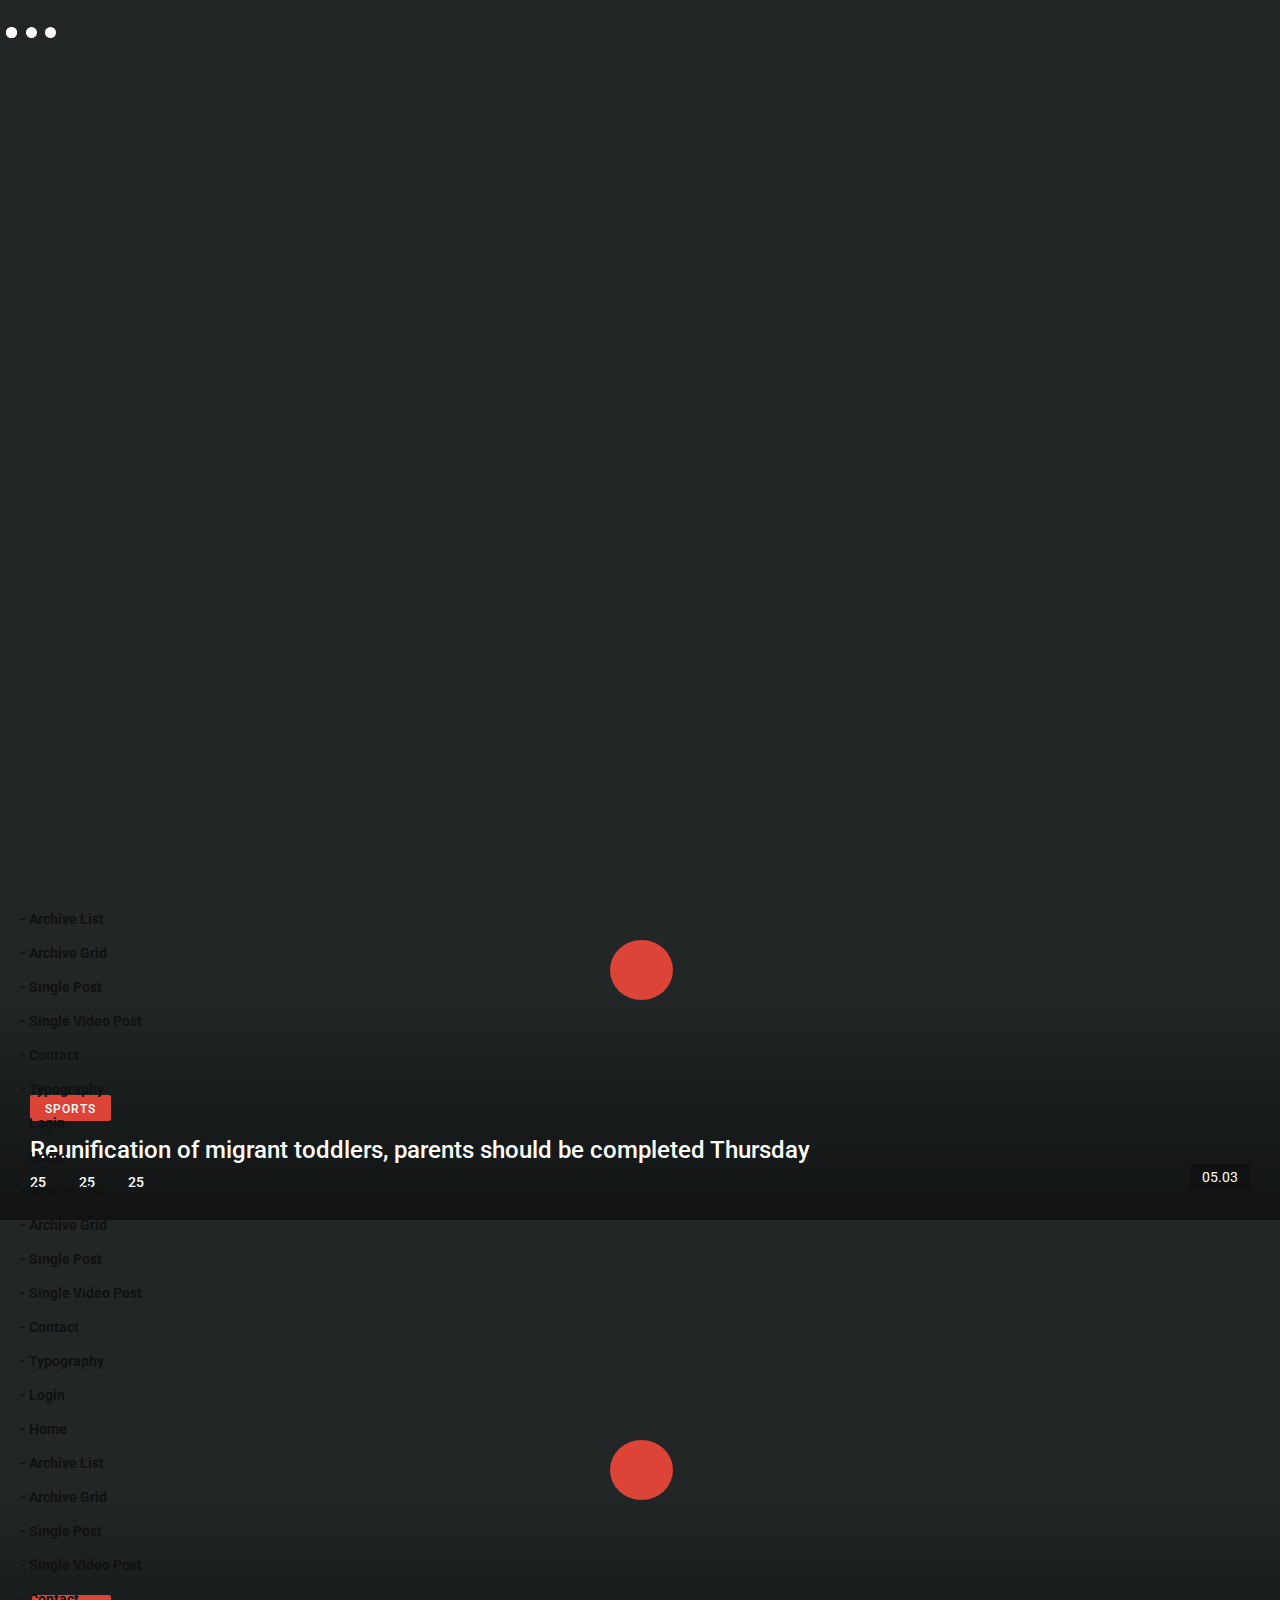
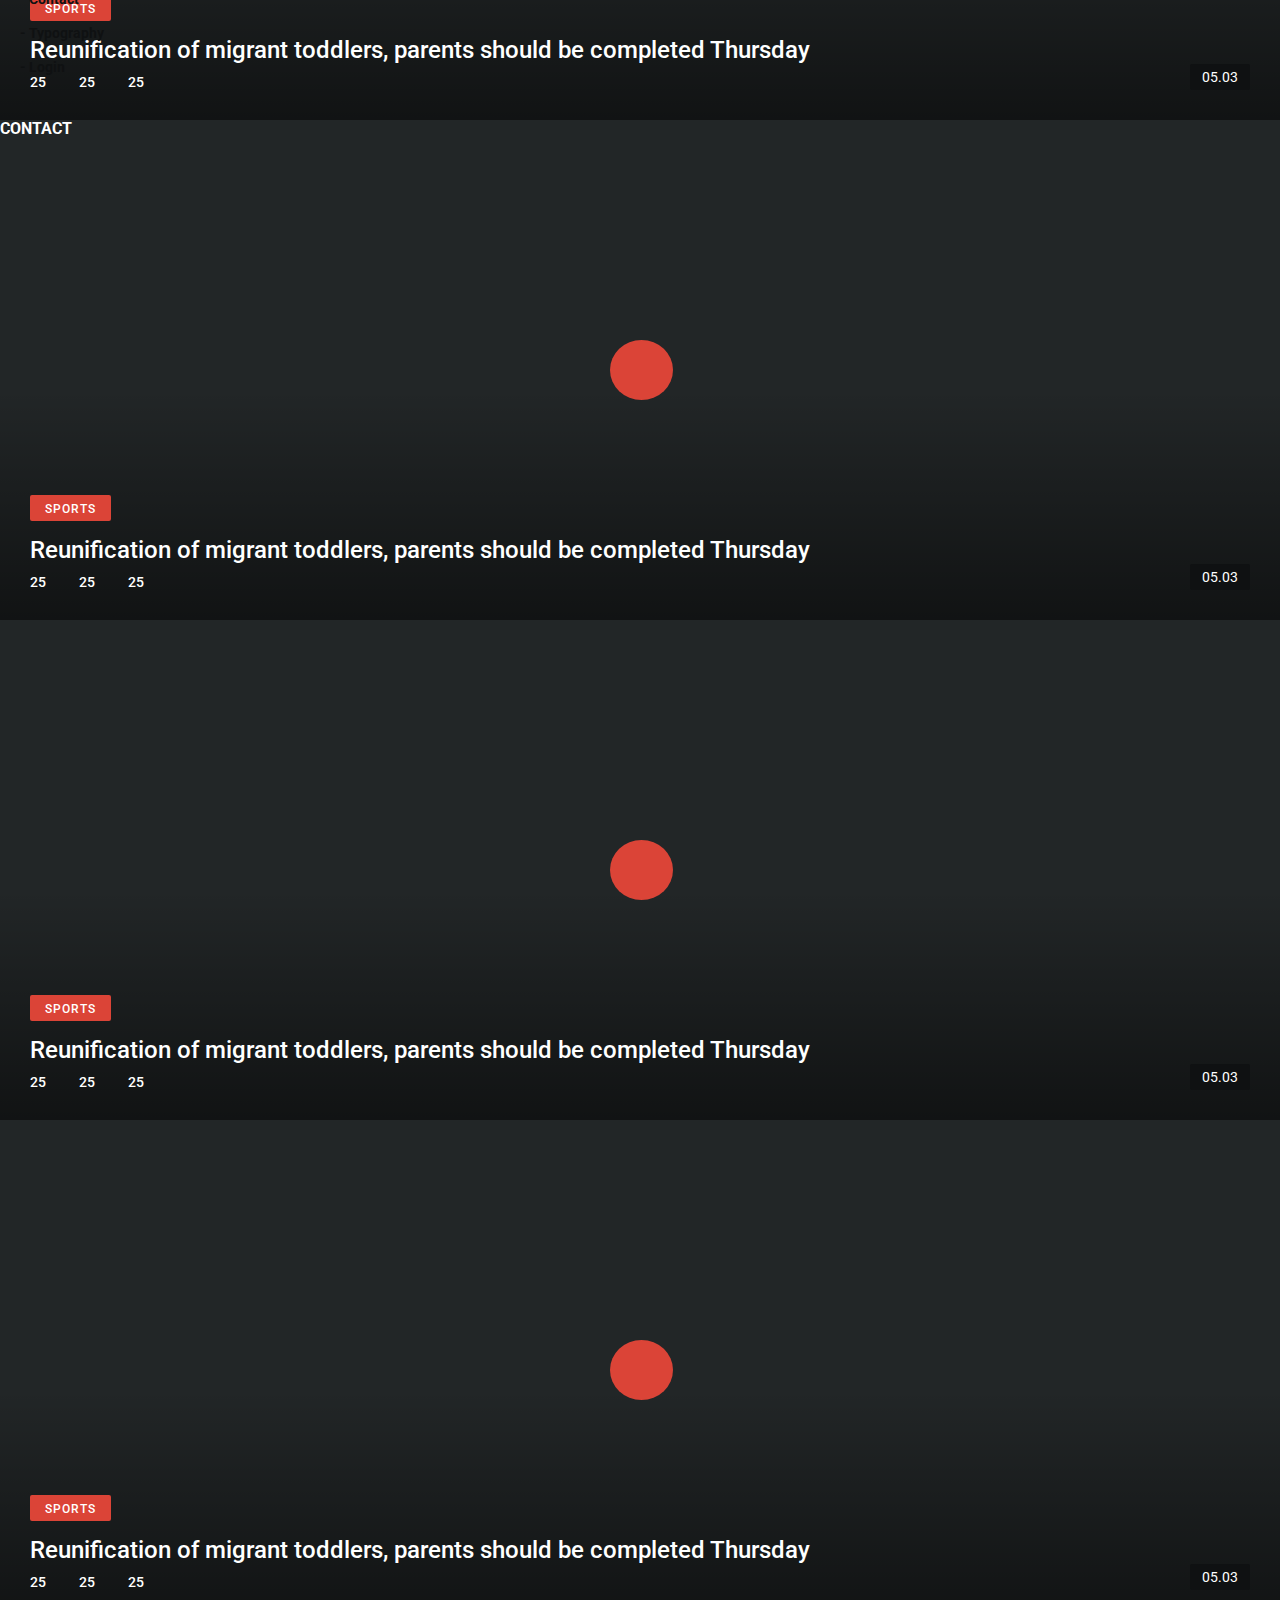
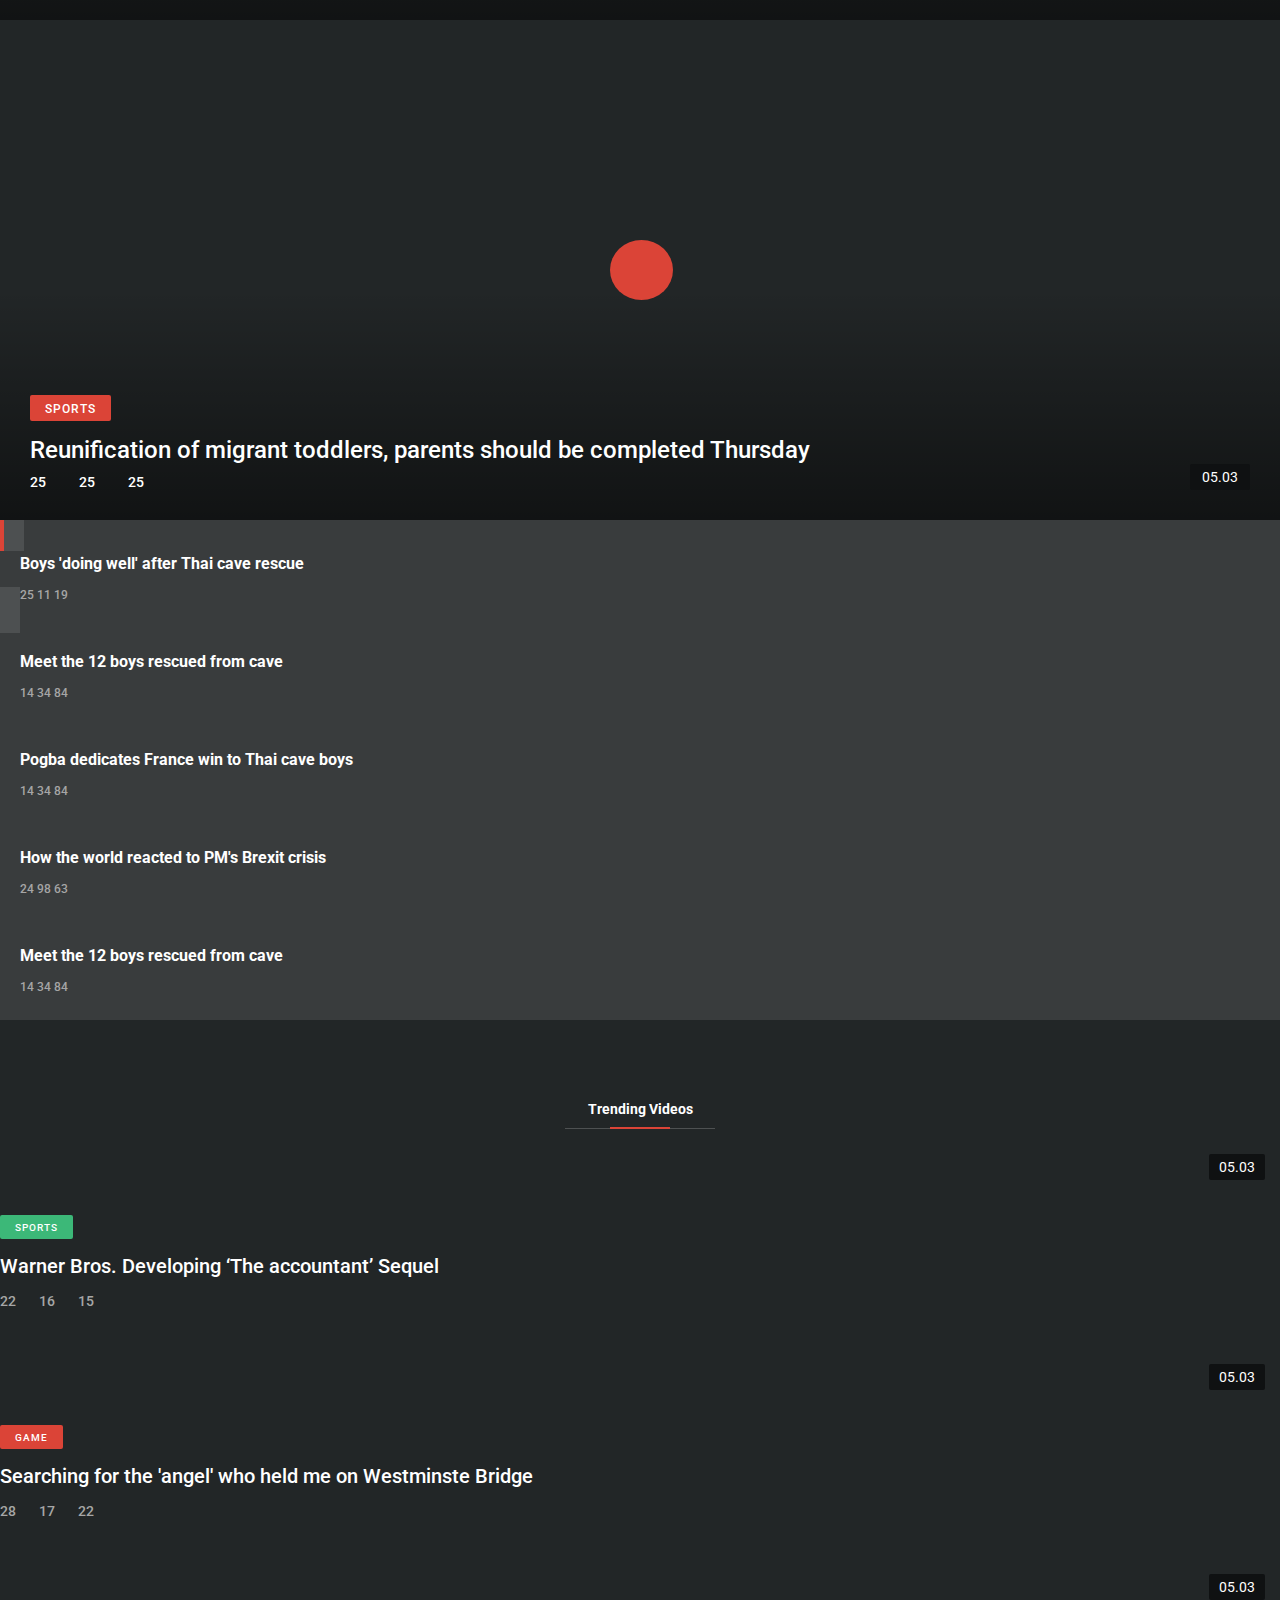
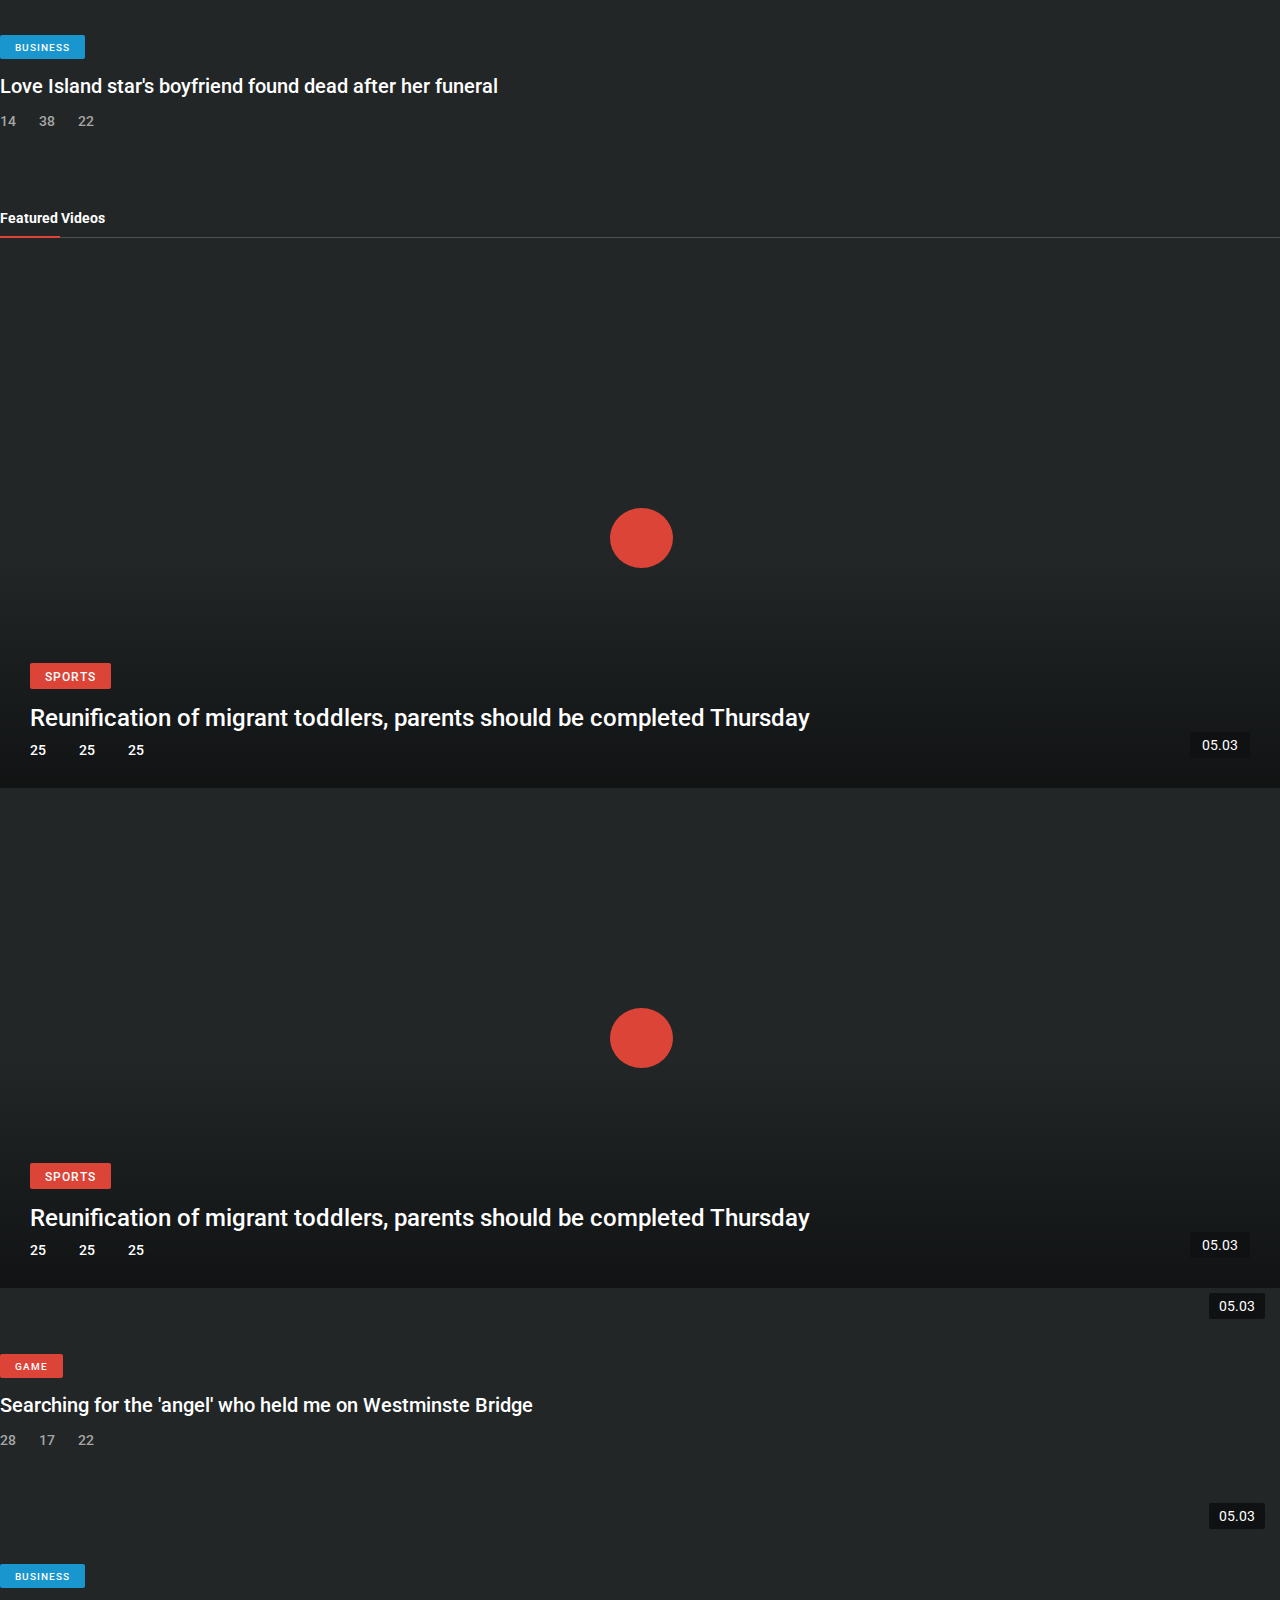
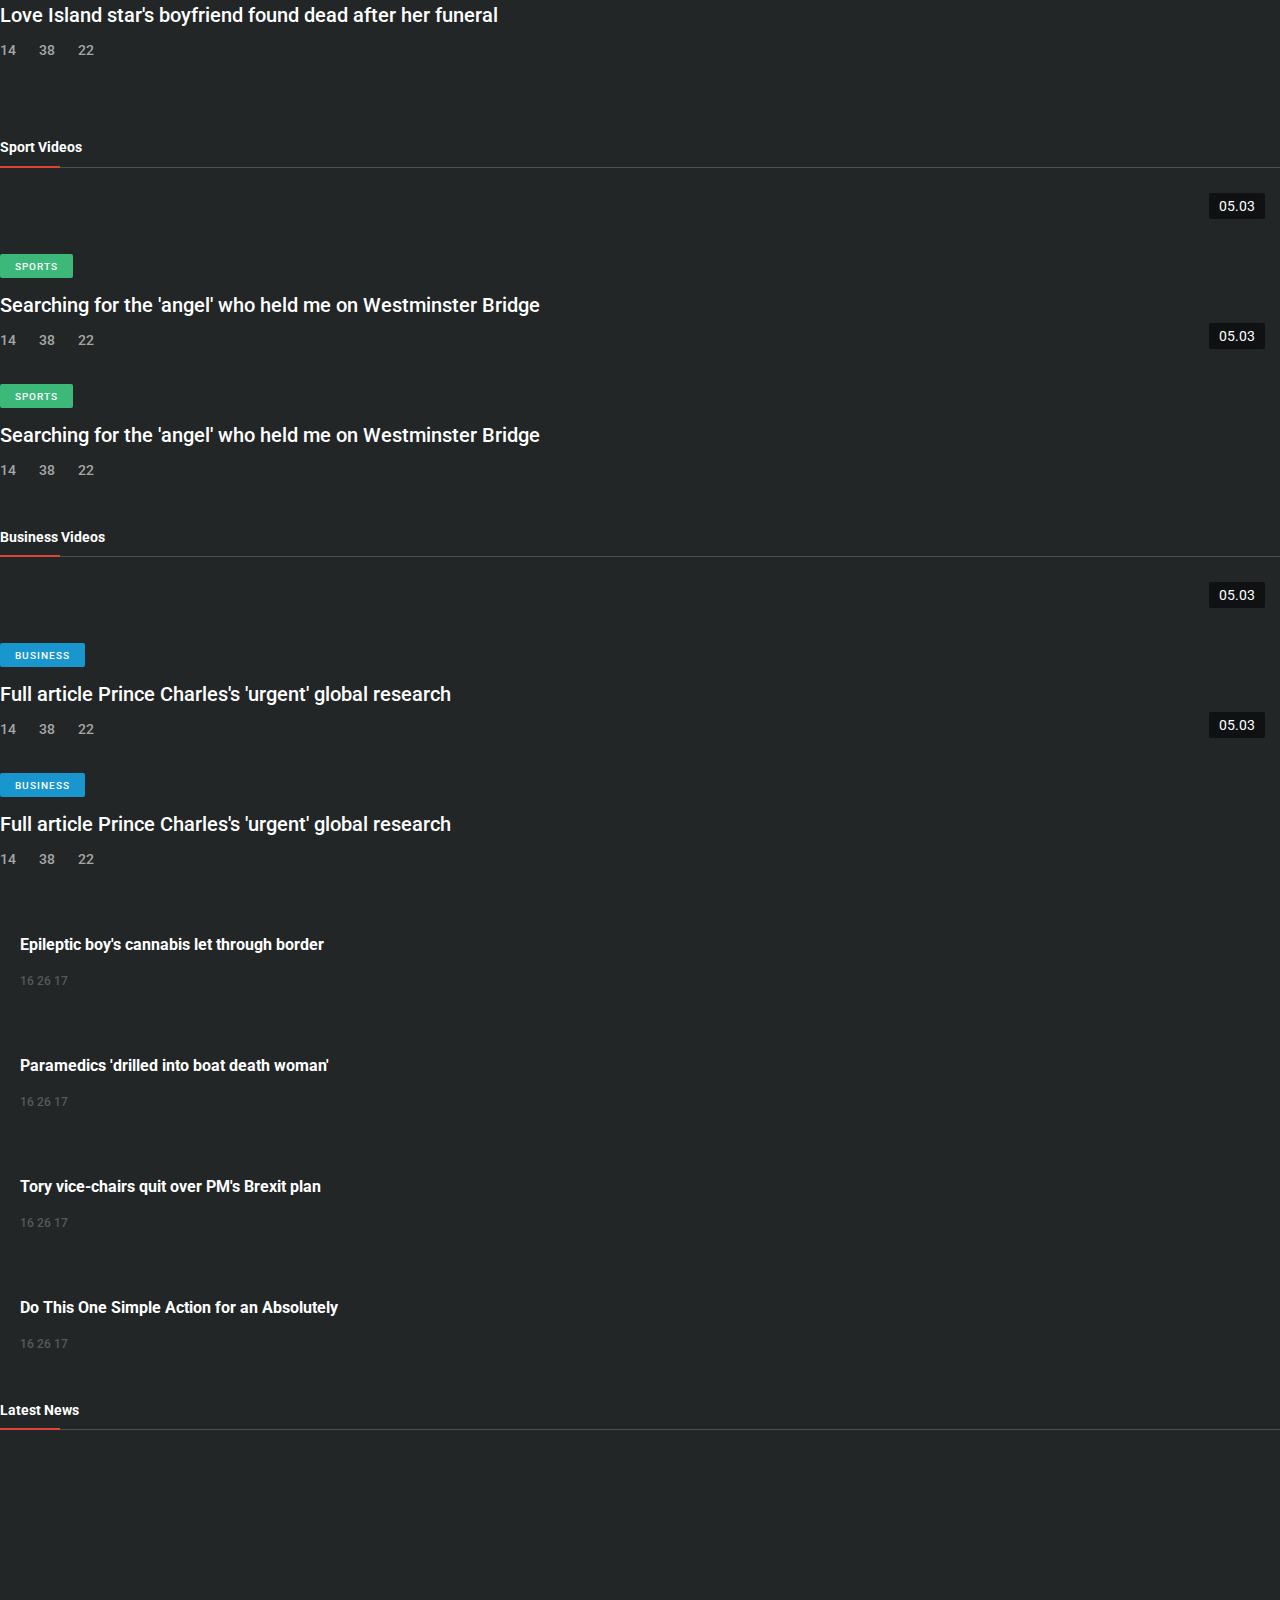
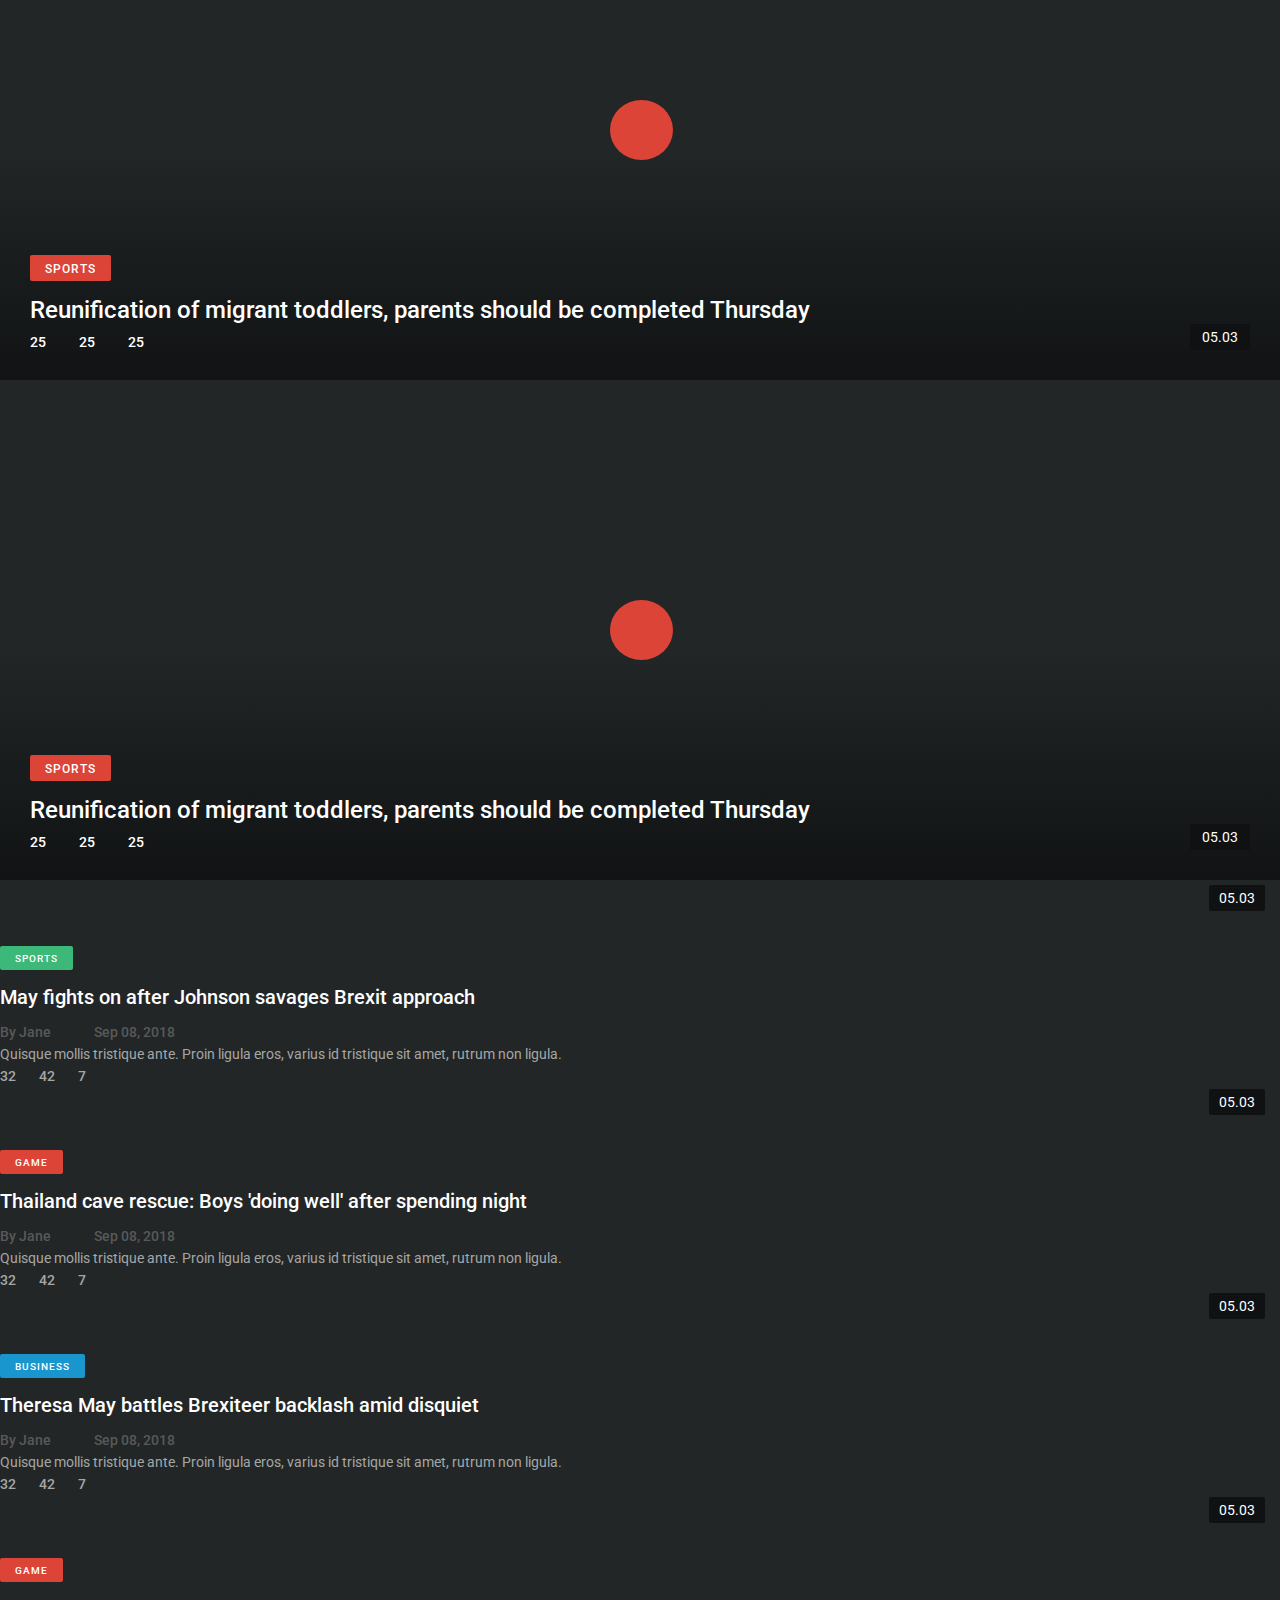
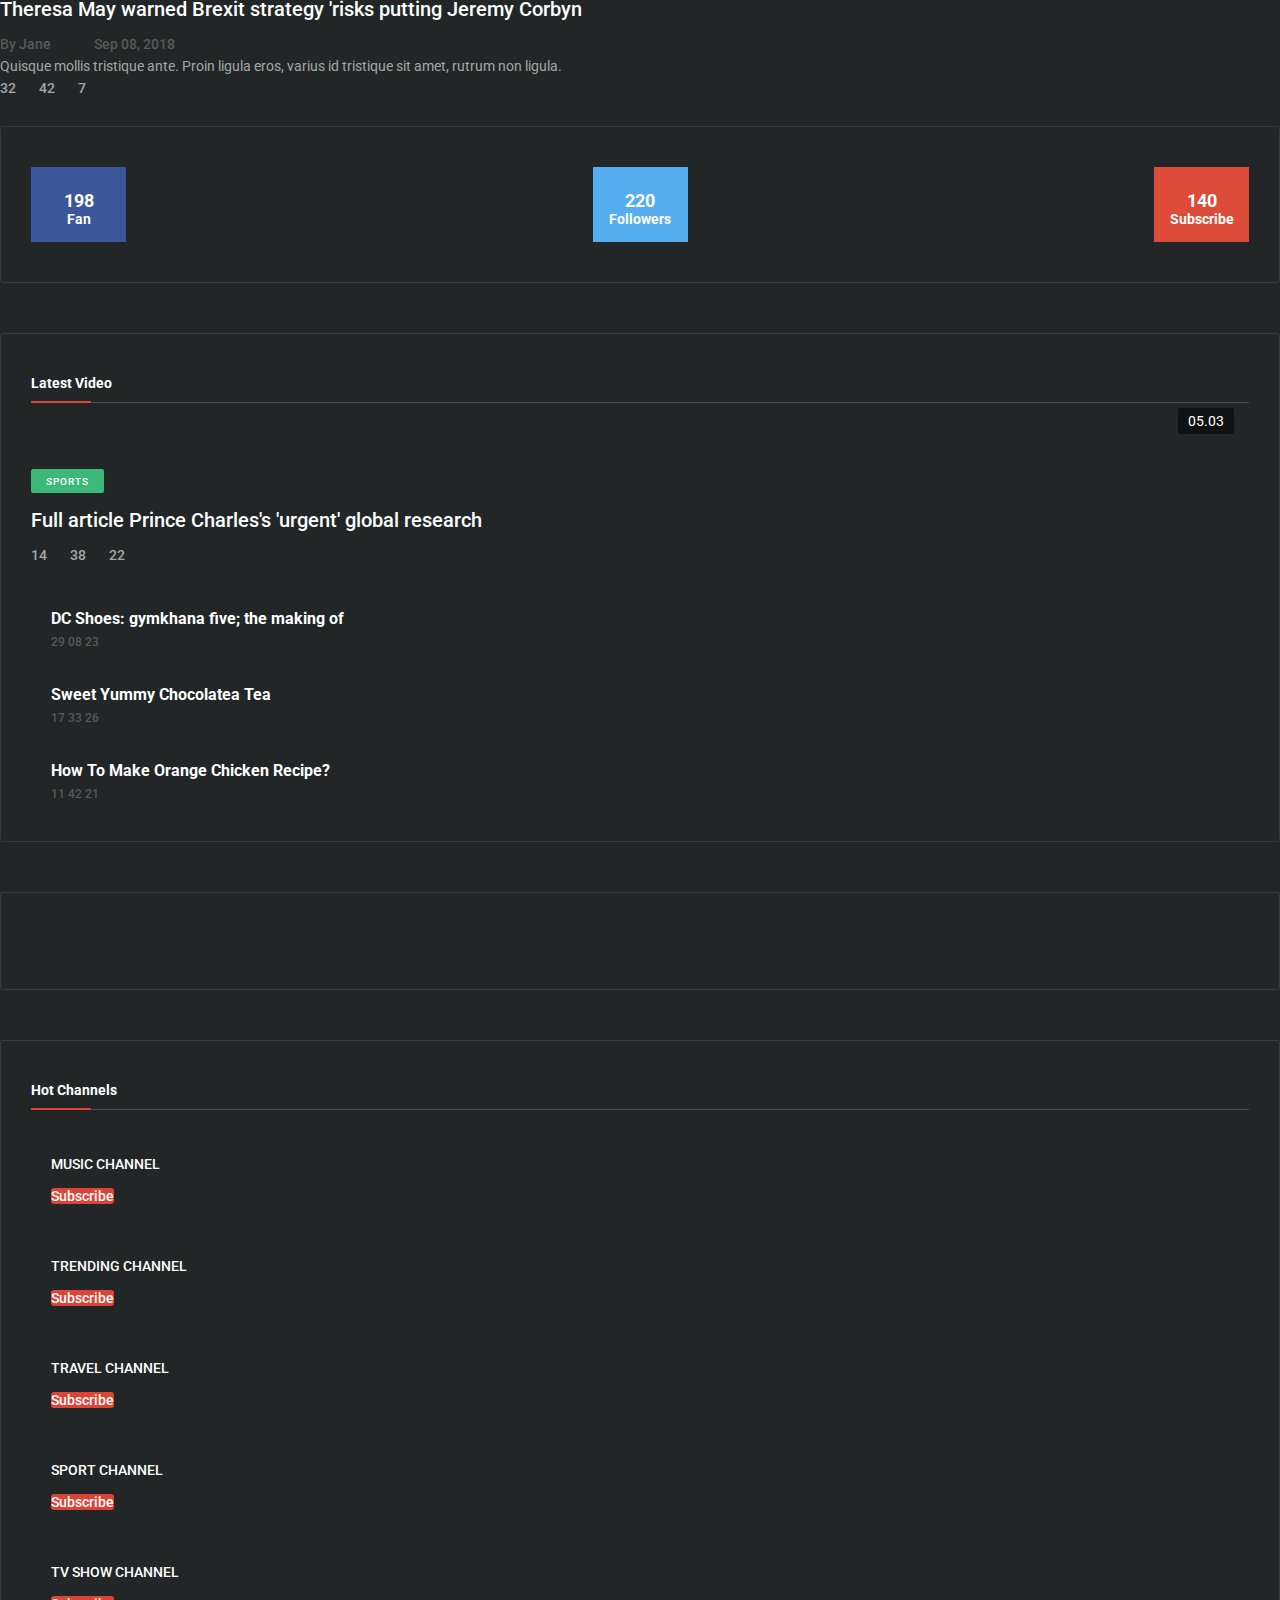
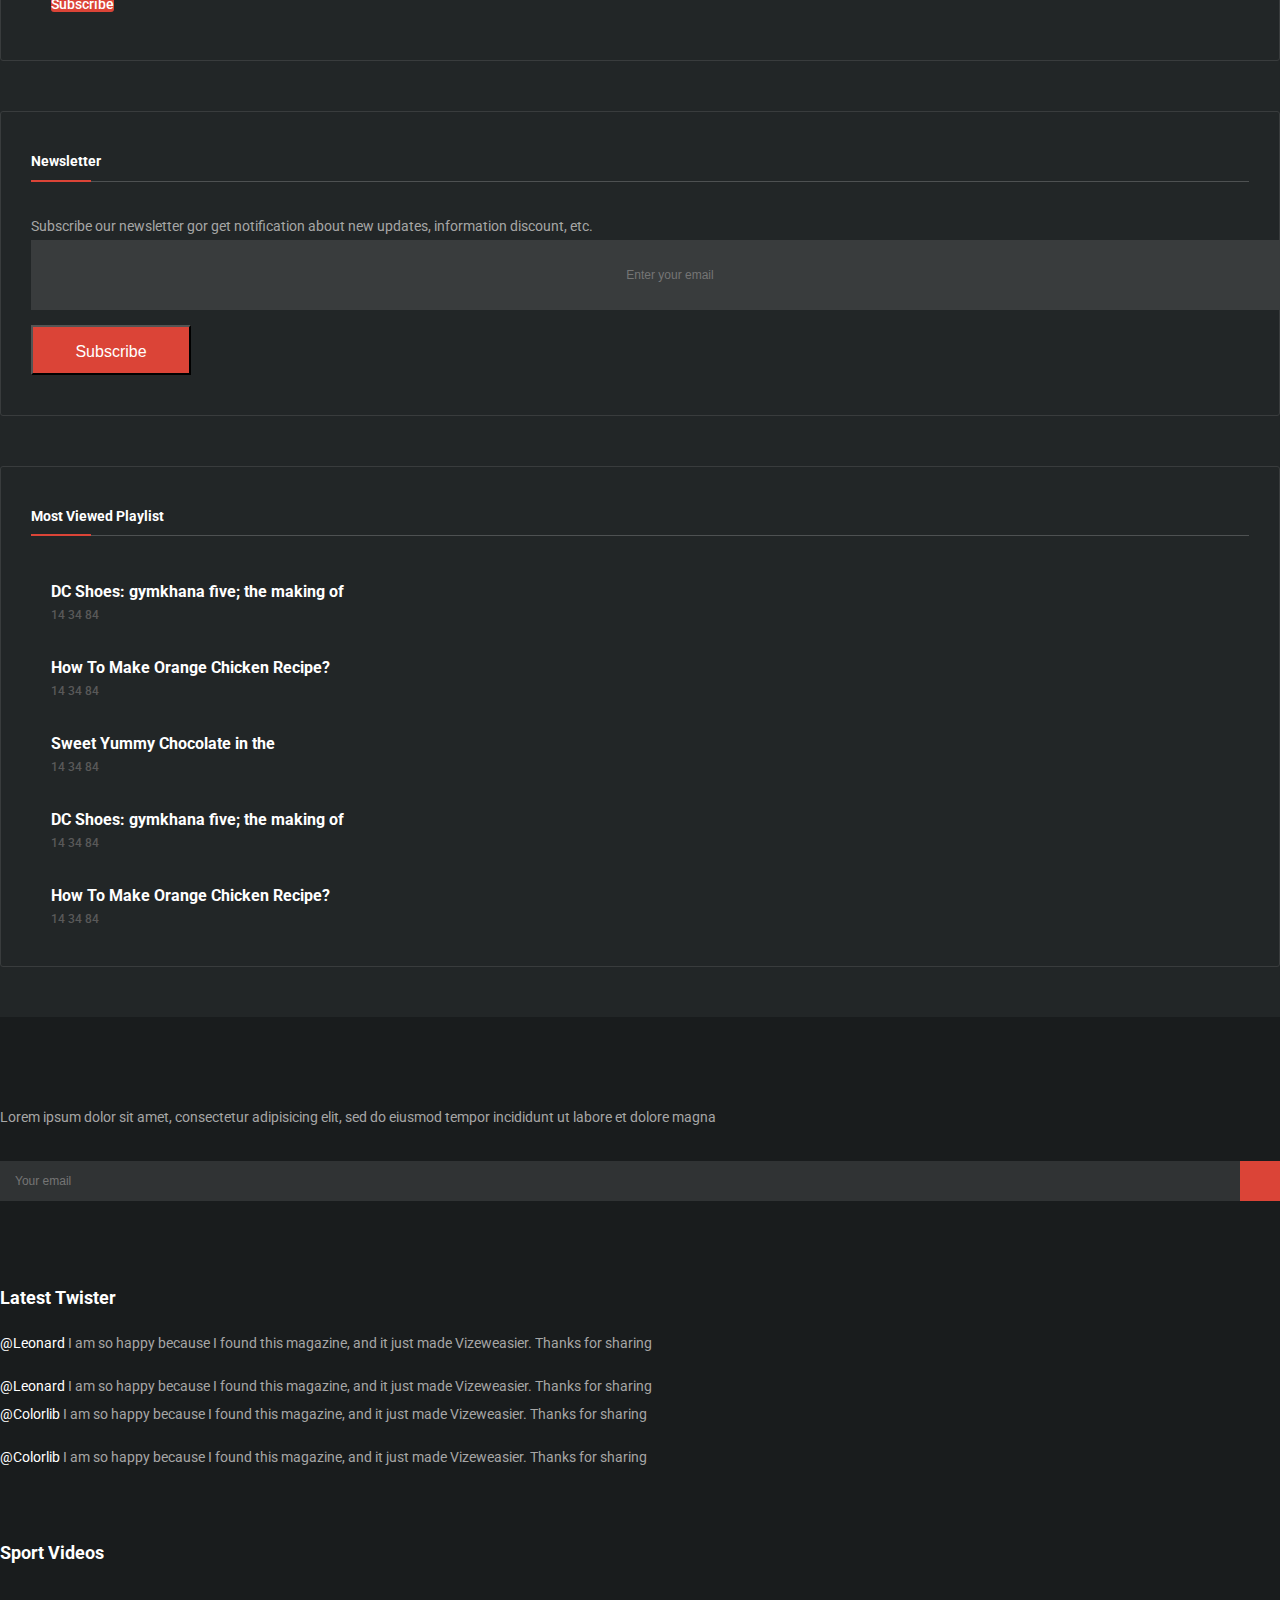
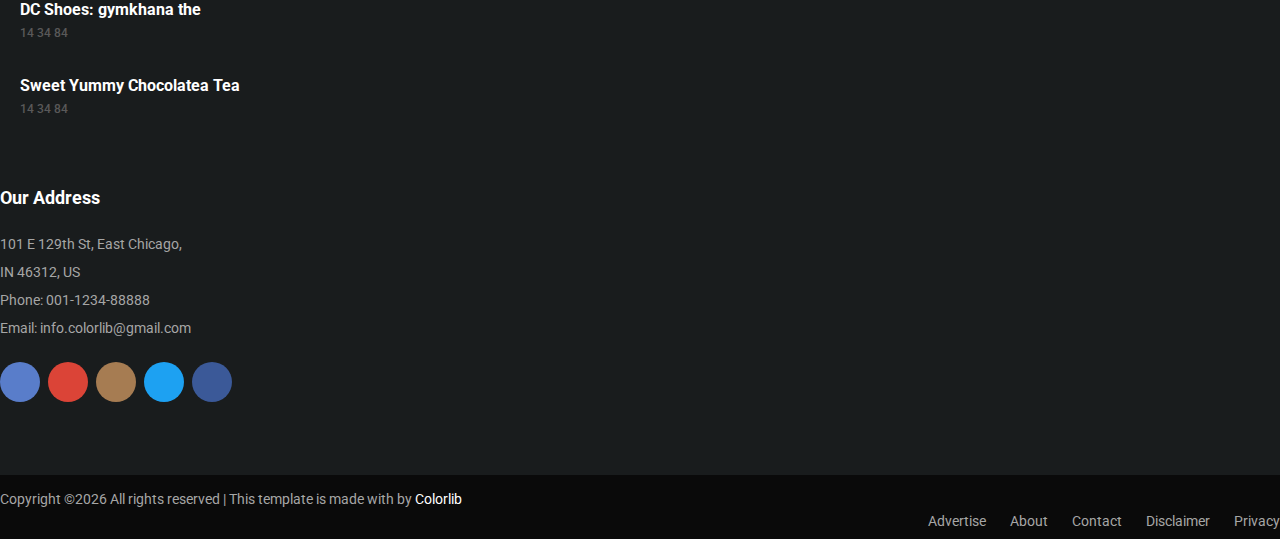
==== commit a1e8c441: "Add files via upload" ====
--- a/index.html
+++ b/index.html
@@ -9,7 +9,7 @@
     <!-- The above 4 meta tags *must* come first in the head; any other head content must come *after* these tags -->
 
     <!-- Title -->
-    <title>Vizew - Blog &amp; Magazine HTML Template</title>
+    <title>兽视国际-主页</title>
 
     <!-- Favicon -->
     <link rel="icon" href="img/core-img/favicon.ico">
@@ -102,18 +102,15 @@
                             <!-- Nav Start -->
                             <div class="classynav">
                                 <ul>
-                                    <li class="active"><a href="index.html">Home</a></li>
-                                    <li><a href="archive-list.html">Archives</a></li>
-                                    <li><a href="#">Pages</a>
+                                    <li class="active"><a href="index.html">主页 | Home</a></li>
+                                    <li><a href="news.html">新闻 | NEWS</a></li>
+                                    <li><a href="#">友情链接</a>
                                         <ul class="dropdown">
-                                            <li><a href="index.html">- Home</a></li>
-                                            <li><a href="archive-list.html">- Archive List</a></li>
-                                            <li><a href="archive-grid.html">- Archive Grid</a></li>
-                                            <li><a href="single-post.html">- Single Post</a></li>
-                                            <li><a href="video-post.html">- Single Video Post</a></li>
-                                            <li><a href="contact.html">- Contact</a></li>
-                                            <li><a href="typography.html">- Typography</a></li>
-                                            <li><a href="login.html">- Login</a></li>
+                                            <li><a href="https://globalfurrytv.news.blog/">- 国际兽视</a></li>
+                                            <li><a href="https://space.bilibili.com/415188065">- 国际兽视哔哩哔哩</a></li>
+                                            <li><a href="https://www.kuaishou.com/profile/3xz4eaccjyvrw9i">- 国际兽视快手</a></li>
+                                            <li><a href="https://furtimes.tw/">- 兽时报官网</a></li>
+                                            <li><a href="http://zh.wikifur.com/wiki/%E9%A6%96%E9%A1%B5">- 兽时报百科</a></li>
                                         </ul>
                                     </li>
                                     <li><a href="#">Features</a>
